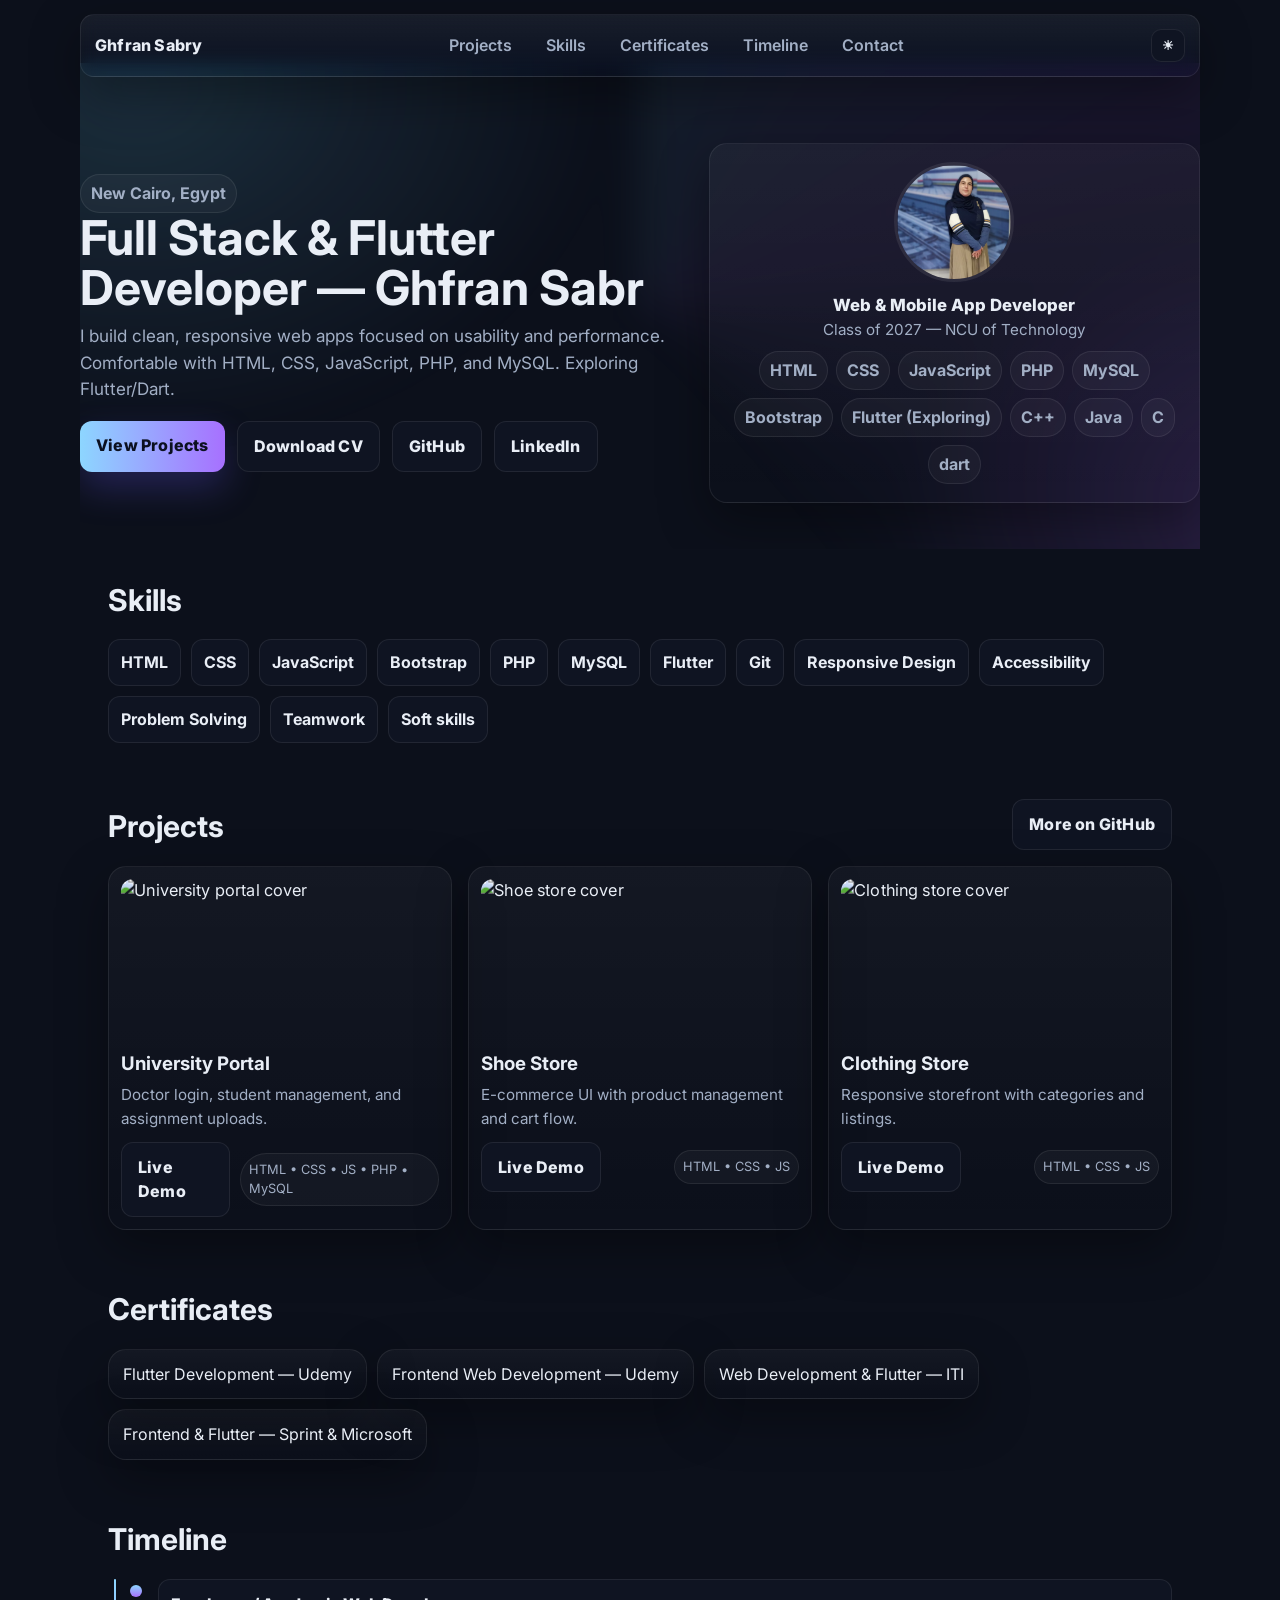
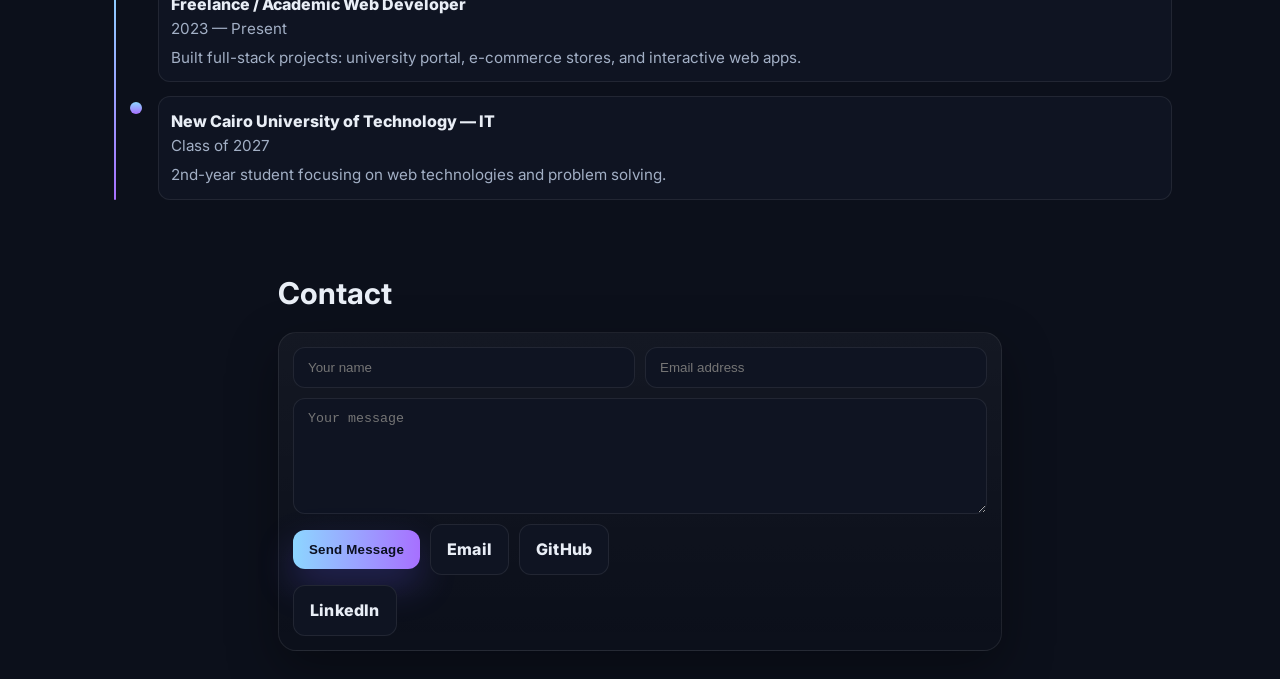
==== index.html @ 85b666c6 "Update and rename index (1).html to index.html" ====
<!doctype html>
<html lang="en" data-theme="dark">
<head>
  <meta charset="utf-8" />
  <meta name="viewport" content="width=device-width, initial-scale=1" />
  <title>Ghfran Sabry — Portfolio</title>
  <meta name="description" content="Ghfran Sabry is a Web & Mobile App Developer building responsive websites and cross-platform mobile applications using modern technologies." />

  <link href="https://fonts.googleapis.com/css2?family=Inter:wght@300;400;600;700;800&display=swap" rel="stylesheet" />
  <style>
    :root{
      --bg:#0c101b;
      --bg-2:#0f1422;
      --text:#e9eef6;
      --muted:#a2afc5;
      --accent:#8dd6ff;          
      --accent-2:#a770ff;       
      --card:rgba(255,255,255,.035);
      --stroke:rgba(255,255,255,.08);
      --shadow:0 18px 50px rgba(0,0,0,.35);
      --radius:18px;
      --ease:cubic-bezier(.2,.9,.3,1);
    }
    [data-theme="light"]{
      --bg:#f7f9fc; --bg-2:#ffffff; --text:#0c1324; --muted:#5d6b85;
      --card:rgba(0,0,0,.04); --stroke:rgba(0,0,0,.08);
      --shadow:0 10px 40px rgba(4,14,34,.12);
      --accent:#5ab0ff; --accent-2:#6c5cff;
    }
    *{box-sizing:border-box}
    html,body{height:100%}
    body{
      margin:0; font-family:Inter,system-ui,Segoe UI,Roboto,Helvetica,Arial,sans-serif;
      color:var(--text); background:var(--bg); line-height:1.55; -webkit-font-smoothing:antialiased;
      overflow-x:hidden;
    }
    a{color:inherit;text-decoration:none}
    img{max-width:100%; display:block}
    .container{max-width:1120px;margin:0 auto;padding:28px}
    .nav{
      position:sticky; top:14px; z-index:100; backdrop-filter:saturate(140%) blur(8px);
      background:linear-gradient(180deg,rgba(255,255,255,.06),transparent);
      border:1px solid var(--stroke); border-radius:14px; box-shadow:var(--shadow);
      display:flex; align-items:center; justify-content:space-between; padding:10px 14px;
    }
    .brand{font-weight:800; letter-spacing:.2px}
    .links{display:flex; gap:10px; flex-wrap:wrap}
    .links a{padding:8px 12px; border-radius:10px; color:var(--muted); font-weight:600; transition:all .18s var(--ease)}
    .links a:hover{color:var(--text); background:var(--card); transform:translateY(-3px)}
    .toggle{
      border:1px solid var(--stroke); background:var(--bg-2); color:var(--text); border-radius:10px;
      padding:8px 10px; cursor:pointer; font-weight:700;
    }
    .hero{
      position:relative; isolation:isolate; padding:80px 0 46px; overflow:hidden;
      display:grid; grid-template-columns:1.1fr .9fr; gap:28px; align-items:center;
    }
    @media(max-width:980px){ .hero{grid-template-columns:1fr} }
    .bg-anim{
      content:""; position:absolute; inset:-25%;
      background:
        radial-gradient(800px 600px at 20% 20%, rgba(141,214,255,.15), transparent 60%),
        radial-gradient(700px 500px at 90% 80%, rgba(167,112,255,.16), transparent 60%),
        conic-gradient(from 0deg at 50% 50%, rgba(141,214,255,.07), rgba(167,112,255,.07), transparent 40%, transparent 100%);
      filter:saturate(140%) blur(20px); z-index:-1; animation:float 22s linear infinite alternate;
    }
    @keyframes float{to{transform:translate3d(2%, -1.5%, 0) scale(1.02)}}

    .title{font-size:clamp(28px,5vw,48px); margin:0 0 10px; line-height:1.05}
    .lead{color:var(--muted); margin:10px 0 18px; font-size:1.07rem}
    .cta{display:flex; gap:12px; flex-wrap:wrap}
    .btn{
      border:0; padding:12px 16px; border-radius:12px; font-weight:800; letter-spacing:.2px;
      position:relative; overflow:hidden; cursor:pointer; transition:transform .15s var(--ease), box-shadow .2s var(--ease);
    }
    .btn-primary{
      color:#0b1020; background:
        linear-gradient(90deg,var(--accent), var(--accent-2));
      box-shadow:0 16px 36px rgba(108,92,255,.25);
    }
    .btn-primary:hover{transform:translateY(-6px); box-shadow:0 26px 56px rgba(108,92,255,.28)}
    .btn-ghost{background:var(--bg-2); color:var(--text); border:1px solid var(--stroke)}
    .magnet{transform:translateZ(0)}

    .card{
      background:linear-gradient(180deg, var(--card), transparent);
      border:1px solid var(--stroke); border-radius:var(--radius); box-shadow:var(--shadow);
    }
    .profile{
      padding:18px; display:flex; flex-direction:column; align-items:center; gap:10px;
    }
    .avatar{width:120px; height:120px; border-radius:50%; overflow:hidden; border:3px solid var(--stroke)}
    .badge{display:inline-block; padding:6px 10px; border-radius:999px; background:var(--card); border:1px solid var(--stroke); color:var(--muted); font-weight:700}
    .reveal{opacity:0; transform:translateY(14px); transition:opacity .7s var(--ease), transform .7s var(--ease)}
    .reveal.show{opacity:1; transform:none}
    section{padding:56px 0}
    .section-head{display:flex; align-items:flex-end; justify-content:space-between; gap:12px; margin-bottom:16px}
    .section-head h2{margin:0}
    h2{font-size:clamp(20px,3.2vw,30px)}
    .skills{display:flex; flex-wrap:wrap; gap:10px}
    .chip{
      padding:10px 12px; border-radius:12px; border:1px solid var(--stroke); background:var(--bg-2);
      font-weight:700; color:var(--text);
    }
    .grid{display:grid; grid-template-columns:repeat(3,1fr); gap:16px}
    @media(max-width:980px){ .grid{grid-template-columns:repeat(2,1fr)} }
    @media(max-width:640px){ .grid{grid-template-columns:1fr} }
    .project{
      position:relative; padding:12px; transition:transform .18s var(--ease), box-shadow .18s var(--ease);
      transform-style:preserve-3d; perspective:900px;
    }
    .project:hover{transform:translateY(-8px)}
    .thumb{height:160px; border-radius:12px; overflow:hidden; margin-bottom:10px}
    .thumb img{width:100%; height:100%; object-fit:cover; transform:scale(1.02); transition:transform .35s var(--ease)}
    .project:hover .thumb img{transform:scale(1.06)}
    .meta{display:flex; align-items:center; justify-content:space-between; gap:10px}
    .tag{font-size:.8rem; padding:6px 8px; border-radius:999px; background:var(--card); border:1px solid var(--stroke); color:var(--muted)}
    .shine{pointer-events:none; position:absolute; inset:0; background:radial-gradient(400px 200px at var(--mx,50%) var(--my,50%), rgba(255,255,255,.15), transparent 40%); opacity:0; transition:opacity .2s var(--ease)}
    .project:hover .shine{opacity:1}
    .timeline{position:relative; padding-left:22px}
    .timeline::before{
      content:""; position:absolute; left:6px; top:0; width:2px; height:0; background:linear-gradient(var(--accent), var(--accent-2));
      border-radius:2px; transition:height 1.2s var(--ease);
    }
    .timeline.revealed::before{height:100%}
    .t-item{display:grid; grid-template-columns:18px 1fr; gap:10px; margin-bottom:14px}
    .dot{width:12px;height:12px;border-radius:50%;background:linear-gradient(180deg,var(--accent),var(--accent-2)); margin-top:6px}
    .t-card{padding:12px;border-radius:12px;border:1px solid var(--stroke); background:var(--bg-2)}
    .contact{max-width:780px}
    .form{display:grid; grid-template-columns:1fr 1fr; gap:10px}
    .form textarea{grid-column:1 / -1; resize:vertical}
    input,textarea{
      width:100%; padding:12px 14px; border-radius:12px; border:1px solid var(--stroke);
      background:var(--bg-2); color:var(--text); outline:none;
      transition:border-color .15s var(--ease), box-shadow .15s var(--ease)
    }
    input:focus,textarea:focus{border-color:var(--accent); box-shadow:0 0 0 4px rgba(141,214,255,.15)}
    .helper{color:var(--muted); font-size:.95rem}
    footer{padding:22px 0; color:var(--muted); text-align:center}
    @media(max-width:560px){
      .links{display:none}
      .form{grid-template-columns:1fr}
    }
  </style>
</head>
<body>
  <div class="container nav">
    <div class="brand">Ghfran Sabry</div>
    <div class="links" role="navigation" aria-label="primary">
      <a href="#projects">Projects</a>
      <a href="#skills">Skills</a>
      <a href="#certs">Certificates</a>
      <a href="#timeline">Timeline</a>
      <a href="#contact">Contact</a>
    </div>
    <button class="toggle" id="themeBtn" aria-label="Toggle theme">☾</button>
  </div>

  <header class="container hero">
    <div class="bg-anim" aria-hidden="true"></div>

    <div class="reveal">
      <span class="badge">New Cairo, Egypt</span>
      <h1 class="title" id="tw"></h1>
      <p class="lead">I build clean, responsive web apps focused on usability and performance. Comfortable with HTML, CSS, JavaScript, PHP, and MySQL. Exploring Flutter/Dart.</p>
      <div class="cta">
        <a class="btn btn-primary magnet" href="#projects">View Projects</a>
        <a class="btn btn-ghost magnet" href="Ghfran Cv Information .pdf" download>Download CV</a>
        <a class="btn btn-ghost magnet" href="https://github.com/ghfran1" target="_blank" rel="noreferrer">GitHub</a>
        <a class="btn btn-ghost magnet" href="https://www.linkedin.com/in/ghfran-sabry-924924385/" target="_blank" rel="noreferrer">LinkedIn</a>
      </div>
    </div>

    <aside class="card profile reveal" aria-label="profile">
      <div class="avatar"><img src="saf.png" alt=" Ghfran Sabry"></div>
      <div style="text-align:center">
        <div style="font-weight:800; font-size:1.05rem">Web & Mobile App Developer</div>
        <div class="helper">Class of 2027 — NCU of Technology</div>
      </div>
      <div style="display:flex; gap:8px; flex-wrap:wrap; justify-content:center">
        <span class="badge">HTML</span>
        <span class="badge">CSS</span>
        <span class="badge">JavaScript</span>
        <span class="badge">PHP</span>
        <span class="badge">MySQL</span>
        <span class="badge">Bootstrap</span>
        <span class="badge">Flutter (Exploring)</span>
         <span class="badge">C++</span>
        <span class="badge">Java</span>
         <span class="badge">C</span>
         <span class="badge">dart</span>
       
      </div>
    </aside>
  </header>
  <section id="skills" class="container">
    <div class="section-head">
      <h2>Skills</h2>
    </div>
    <div class="skills reveal" aria-live="polite">
      <span class="chip">HTML</span>
      <span class="chip">CSS</span>
      <span class="chip">JavaScript</span>
      <span class="chip">Bootstrap</span>
      <span class="chip">PHP</span>
      <span class="chip">MySQL</span>
      <span class="chip">Flutter</span>
      <span class="chip">Git</span>
      <span class="chip">Responsive Design</span>
      <span class="chip">Accessibility</span>
      <span class="chip">Problem Solving</span>
      <span class="chip">Teamwork</span>
      <span class="chip">Soft skills</span>
    </div>
  </section>

  <section id="projects" class="container">
    <div class="section-head">
      <h2>Projects</h2>
      <a class="btn btn-ghost magnet" href="https://github.com/fatmahadad" target="_blank" rel="noreferrer">More on GitHub</a>
    </div>

    <div class="grid">
      <article class="card project reveal" tabindex="0">
        <div class="shine"></div>
        <div class="thumb"><img src="https://images.unsplash.com/photo-1523580494863-6f3031224c94?q=80&w=1200&auto=format&fit=crop" alt="University portal cover"></div>
        <h3 style="margin:.2rem 0 .35rem">University Portal</h3>
        <p class="helper" style="margin:.1rem 0 .7rem">Doctor login, student management, and assignment uploads.</p>
        <div class="meta">
          <a class="btn btn-ghost" href="https://fatmahadad.github.io/ncut/" target="_blank" rel="noreferrer">Live Demo</a>
          <span class="tag">HTML • CSS • JS • PHP • MySQL</span>
        </div>
      </article>

      <article class="card project reveal" tabindex="0">
        <div class="shine"></div>
        <div class="thumb"><img src="https://images.unsplash.com/photo-1542291026-7eec264c27ff?q=80&w=1200&auto=format&fit=crop" alt="Shoe store cover"></div>
        <h3 style="margin:.2rem 0 .35rem">Shoe Store</h3>
        <p class="helper" style="margin:.1rem 0 .7rem">E-commerce UI with product management and cart flow.</p>
        <div class="meta">
          <a class="btn btn-ghost" href="https://fatmahadad.github.io/MyWebsite/" target="_blank" rel="noreferrer">Live Demo</a>
          <span class="tag">HTML • CSS • JS</span>
        </div>
      </article>

      <article class="card project reveal" tabindex="0">
        <div class="shine"></div>
        <div class="thumb"><img src="https://images.unsplash.com/photo-1441986300917-64674bd600d8?q=80&w=1200&auto=format&fit=crop" alt="Clothing store cover"></div>
        <h3 style="margin:.2rem 0 .35rem">Clothing Store</h3>
        <p class="helper" style="margin:.1rem 0 .7rem">Responsive storefront with categories and listings.</p>
        <div class="meta">
          <a class="btn btn-ghost" href="https://fatmahadad.github.io/MySecondWebsite/" target="_blank" rel="noreferrer">Live Demo</a>
          <span class="tag">HTML • CSS • JS</span>
        </div>
      </article>
    </div>
  </section>
  <section id="certs" class="container">
    <div class="section-head"><h2>Certificates</h2></div>
    <div class="reveal" style="display:flex; gap:10px; flex-wrap:wrap">
      <div class="card" style="padding:12px 14px">Flutter Development — Udemy</div>
      <div class="card" style="padding:12px 14px">Frontend Web Development — Udemy</div>
      <div class="card" style="padding:12px 14px">Web Development & Flutter — ITI</div>
      <div class="card" style="padding:12px 14px">Frontend & Flutter — Sprint & Microsoft</div>
    </div>
  </section>
  <section id="timeline" class="container">
    <div class="section-head"><h2>Timeline</h2></div>
    <div class="timeline reveal" id="tl">
      <div class="t-item">
        <div class="dot" aria-hidden="true"></div>
        <div class="t-card">
          <div style="font-weight:800">Freelance / Academic Web Developer</div>
          <div class="helper">2023 — Present</div>
          <p class="helper" style="margin:.35rem 0 0">Built full-stack projects: university portal, e-commerce stores, and interactive web apps.</p>
        </div>
      </div>
      <div class="t-item">
        <div class="dot" aria-hidden="true"></div>
        <div class="t-card">
          <div style="font-weight:800">New Cairo University of Technology — IT</div>
          <div class="helper">Class of 2027</div>
          <p class="helper" style="margin:.35rem 0 0">2nd-year student focusing on web technologies and problem solving.</p>
        </div>
      </div>
    </div>
  </section>
  <section id="contact" class="container contact">
    <div class="section-head"><h2>Contact</h2></div>
    <form class="form card reveal" style="padding:14px" onsubmit="event.preventDefault(); alert('Thanks! This is a demo — wire it to Formspree/EmailJS to go live.');">
      <input required type="text" name="name" placeholder="Your name" aria-label="Name" />
      <input required type="email" name="email" placeholder="Email address" aria-label="Email" />
      <textarea required rows="6" name="message" placeholder="Your message" aria-label="Message"></textarea>
      <div style="display:flex; gap:10px; align-items:center; flex-wrap:wrap">
        <button class="btn btn-primary" type="submit">Send Message</button>
        <a class="btn btn-ghost" href="ghfransabry911@gmail.com">Email</a>
        <a class="btn btn-ghost" href="https://github.com/ghfran1" target="_blank" rel="noreferrer">GitHub</a>
        <a class="btn btn-ghost" href="https://www.linkedin.com/in/ghfran-sabry-924924385/" target="_blank" rel="noreferrer">LinkedIn</a>
      </div>
    </form>
  </section>
  <script>
    (function typewriter(){
      const el = document.getElementById('tw');
      const txt = "Full Stack & Flutter Developer — Ghfran Sabry";
      let i = 0;
      function step(){
        el.textContent = txt.slice(0, i++);
        if(i <= txt.length) setTimeout(step, 36);
      }
      step();
    })();
    const R = new IntersectionObserver((entries)=>{
      entries.forEach(e=>{
        if(e.isIntersecting){ e.target.classList.add('show'); R.unobserve(e.target); }
      });
    }, {threshold:.15});
    document.querySelectorAll('.reveal').forEach(el=>R.observe(el));
    const tl = document.getElementById('tl');
    const TLobs = new IntersectionObserver(es=>{
      es.forEach(e=>{ if(e.isIntersecting){ tl.classList.add('revealed'); TLobs.unobserve(tl); }});
    }, {threshold:.4});
    TLobs.observe(tl);
    const btn = document.getElementById('themeBtn');
    const KEY='fatma-theme';
    const saved = localStorage.getItem(KEY);
    if(saved) document.documentElement.setAttribute('data-theme', saved);
    const updateIcon = ()=>{
      btn.textContent = document.documentElement.getAttribute('data-theme')==='light' ? '☾' : '☀︎';
    };
    updateIcon();
    btn.addEventListener('click', ()=>{
      const cur = document.documentElement.getAttribute('data-theme');
      const next = cur==='light' ? 'dark' : 'light';
      document.documentElement.setAttribute('data-theme', next);
      localStorage.setItem(KEY, next);
      updateIcon();
    });
    const magnets = document.querySelectorAll('.magnet');
    magnets.forEach(m=>{
      m.addEventListener('mousemove', e=>{
        const r = m.getBoundingClientRect();
        const x = e.clientX - r.left - r.width/2;
        const y = e.clientY - r.top - r.height/2;
        m.style.transform = `translate(${x*0.08}px, ${y*0.08}px)`;
      });
      m.addEventListener('mouseleave', ()=> m.style.transform = 'translate(0,0)');
    });
    const cards = document.querySelectorAll('.project');
    const setShine = (el, e)=>{
      const r = el.getBoundingClientRect();
      const mx = ((e.clientX - r.left) / r.width) * 100;
      const my = ((e.clientY - r.top) / r.height) * 100;
      el.style.setProperty('--mx', mx + '%');
      el.style.setProperty('--my', my + '%');
    };
    cards.forEach(card=>{
      card.addEventListener('mousemove', e=>{
        setShine(card, e);
        const r = card.getBoundingClientRect();
        const x = (e.clientX - r.left - r.width/2)/r.width;
        const y = (e.clientY - r.top - r.height/2)/r.height;
        card.style.transform = `rotateX(${(-y*6)}deg) rotateY(${x*8}deg) translateY(-6px)`;
      });
      card.addEventListener('mouseleave', ()=> card.style.transform = '');
      card.addEventListener('focus', ()=> card.classList.add('focus'));
      card.addEventListener('blur', ()=> card.classList.remove('focus'));
    });
    document.querySelectorAll('a[href^="#"]').forEach(a=>{
      a.addEventListener('click', e=>{
        const id = a.getAttribute('href').slice(1);
        const tgt = document.getElementById(id);
        if(tgt){ e.preventDefault(); tgt.scrollIntoView({behavior:'smooth', block:'start'}); }
      });
    });
    document.getElementById('year').textContent = new Date().getFullYear();
  </script>
</body>
</html>
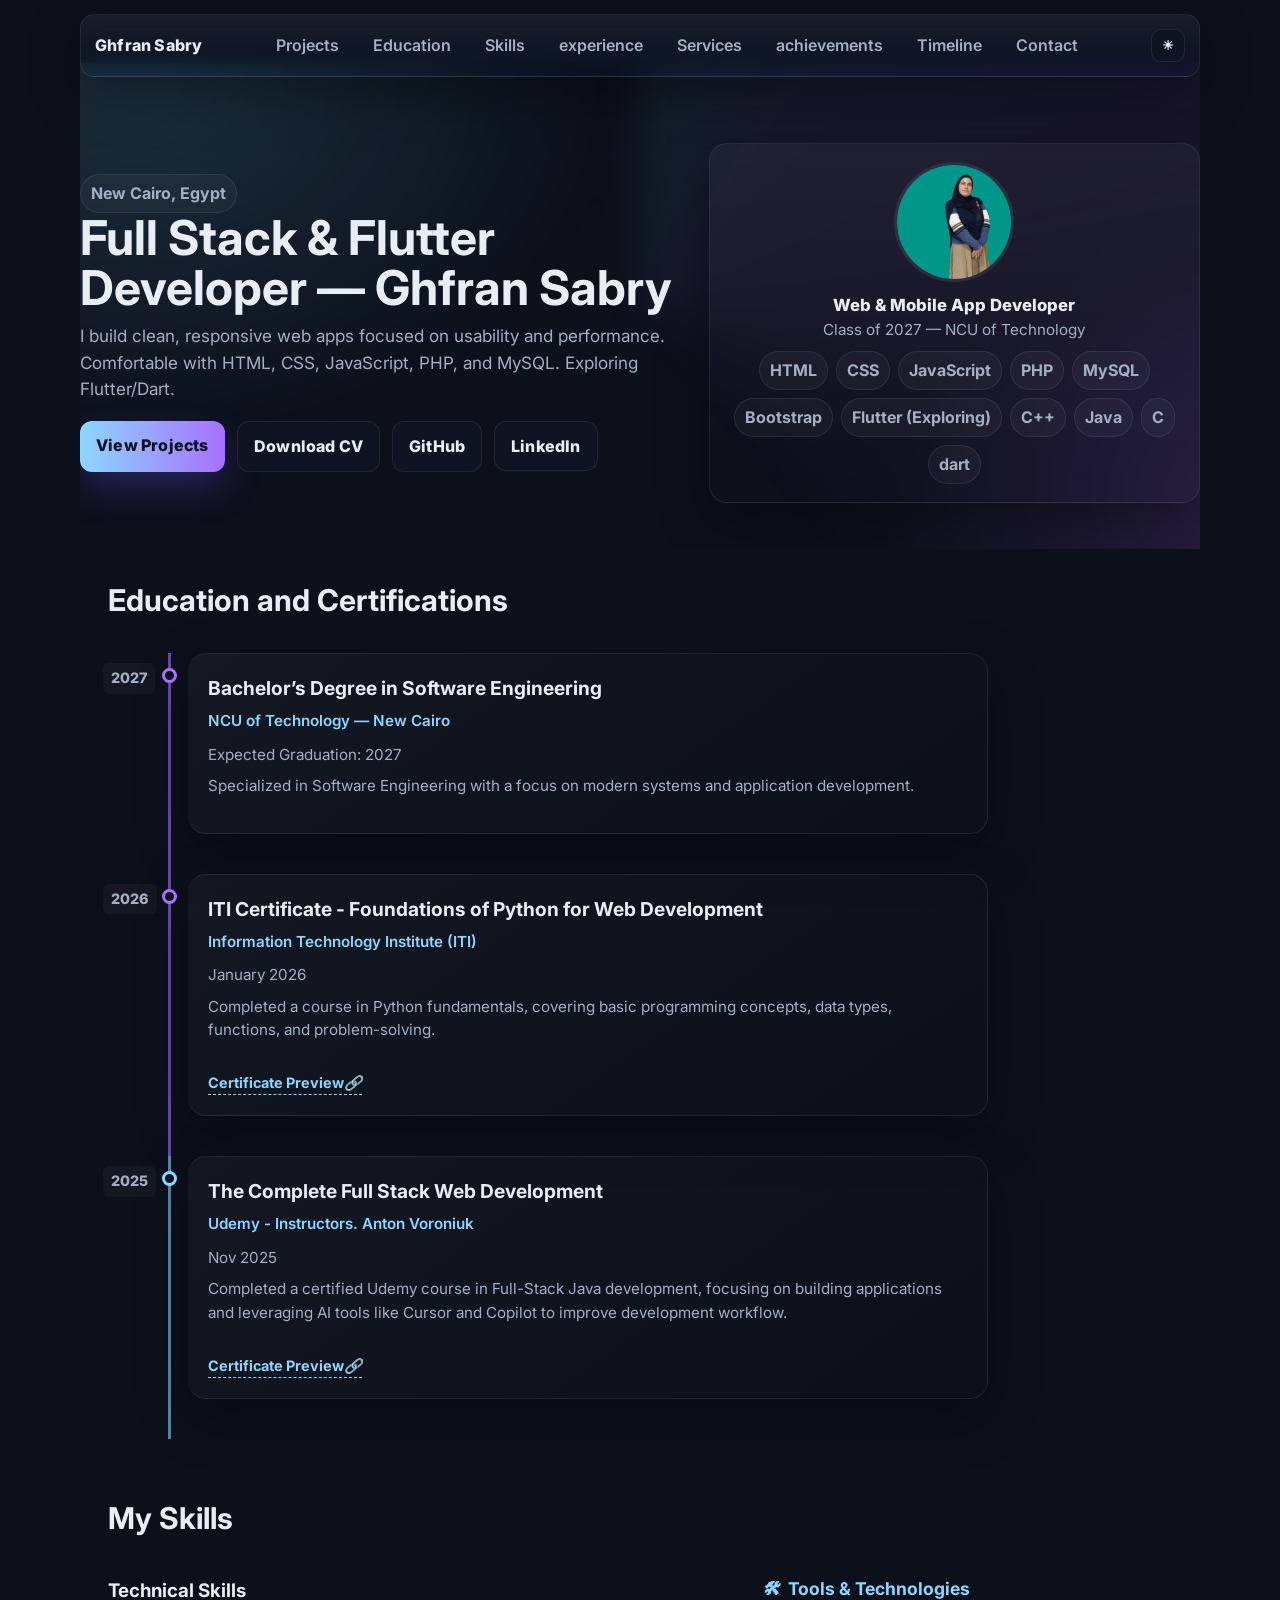
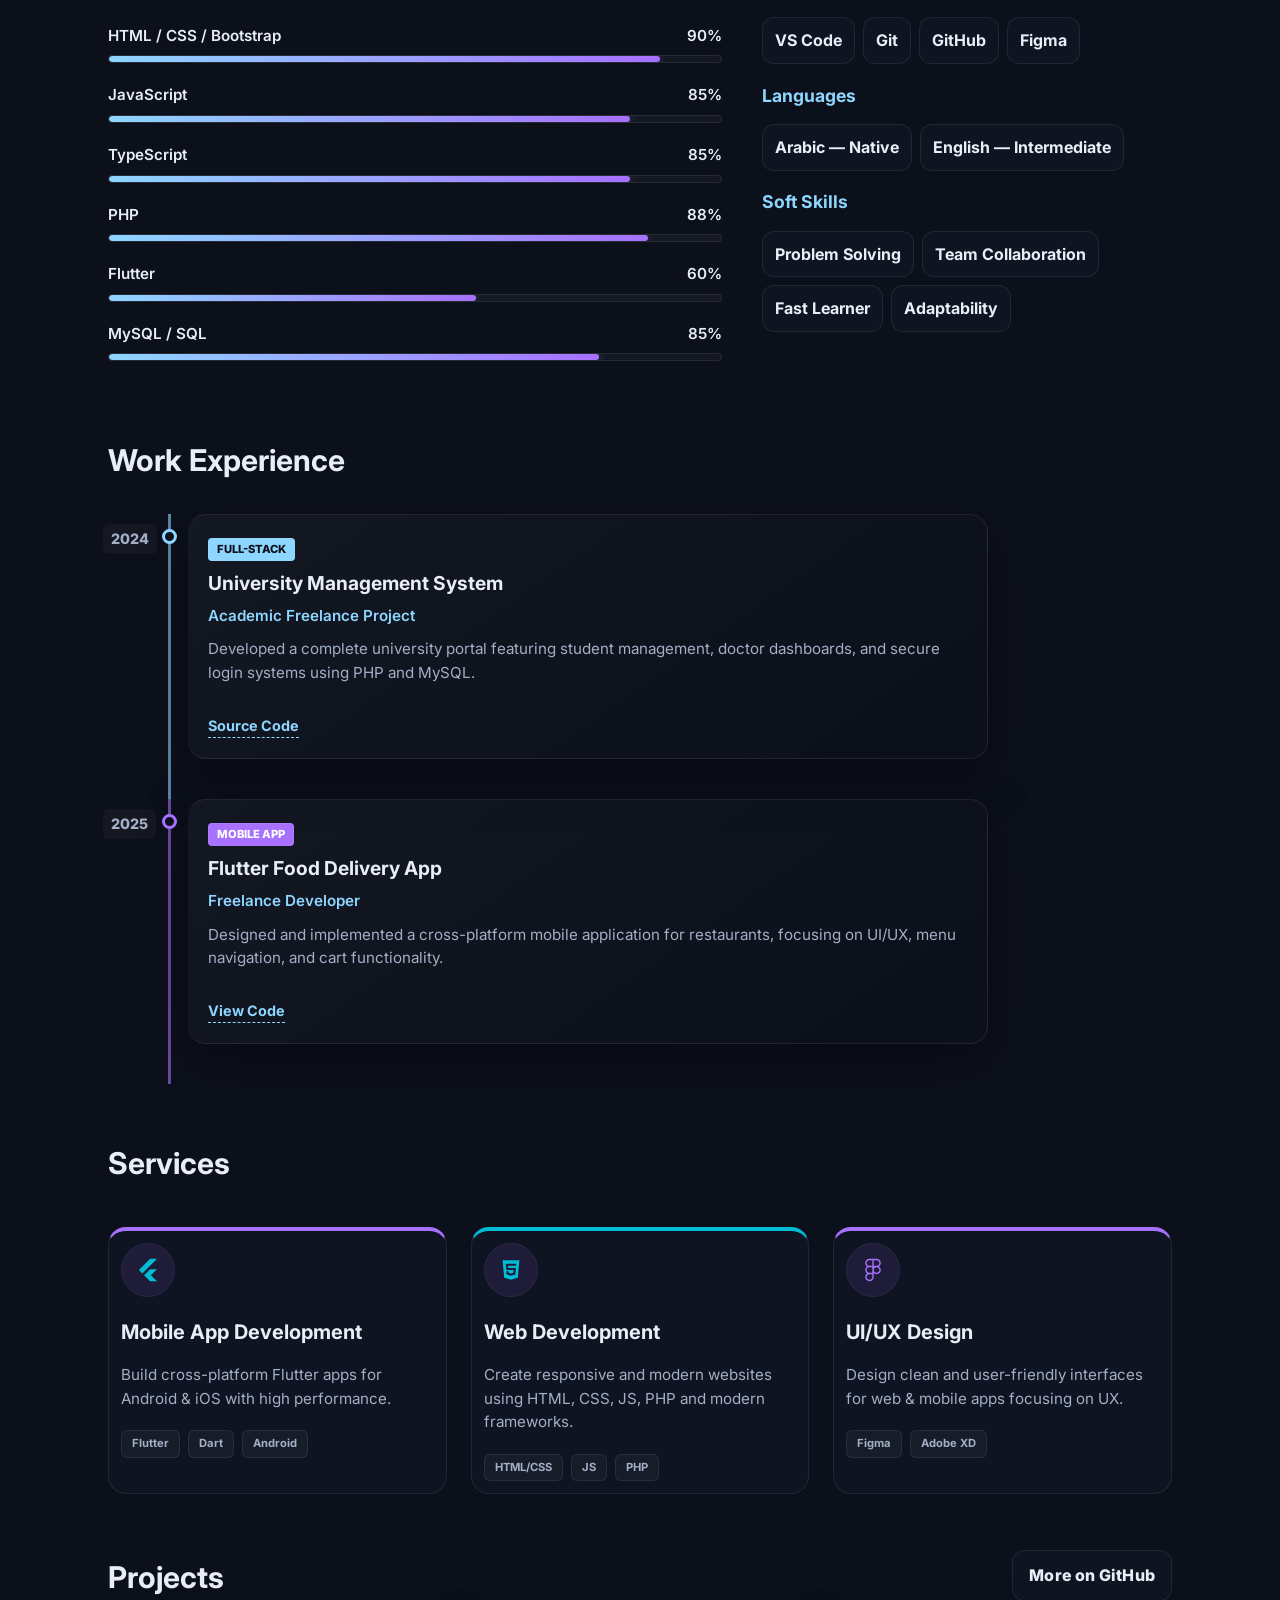
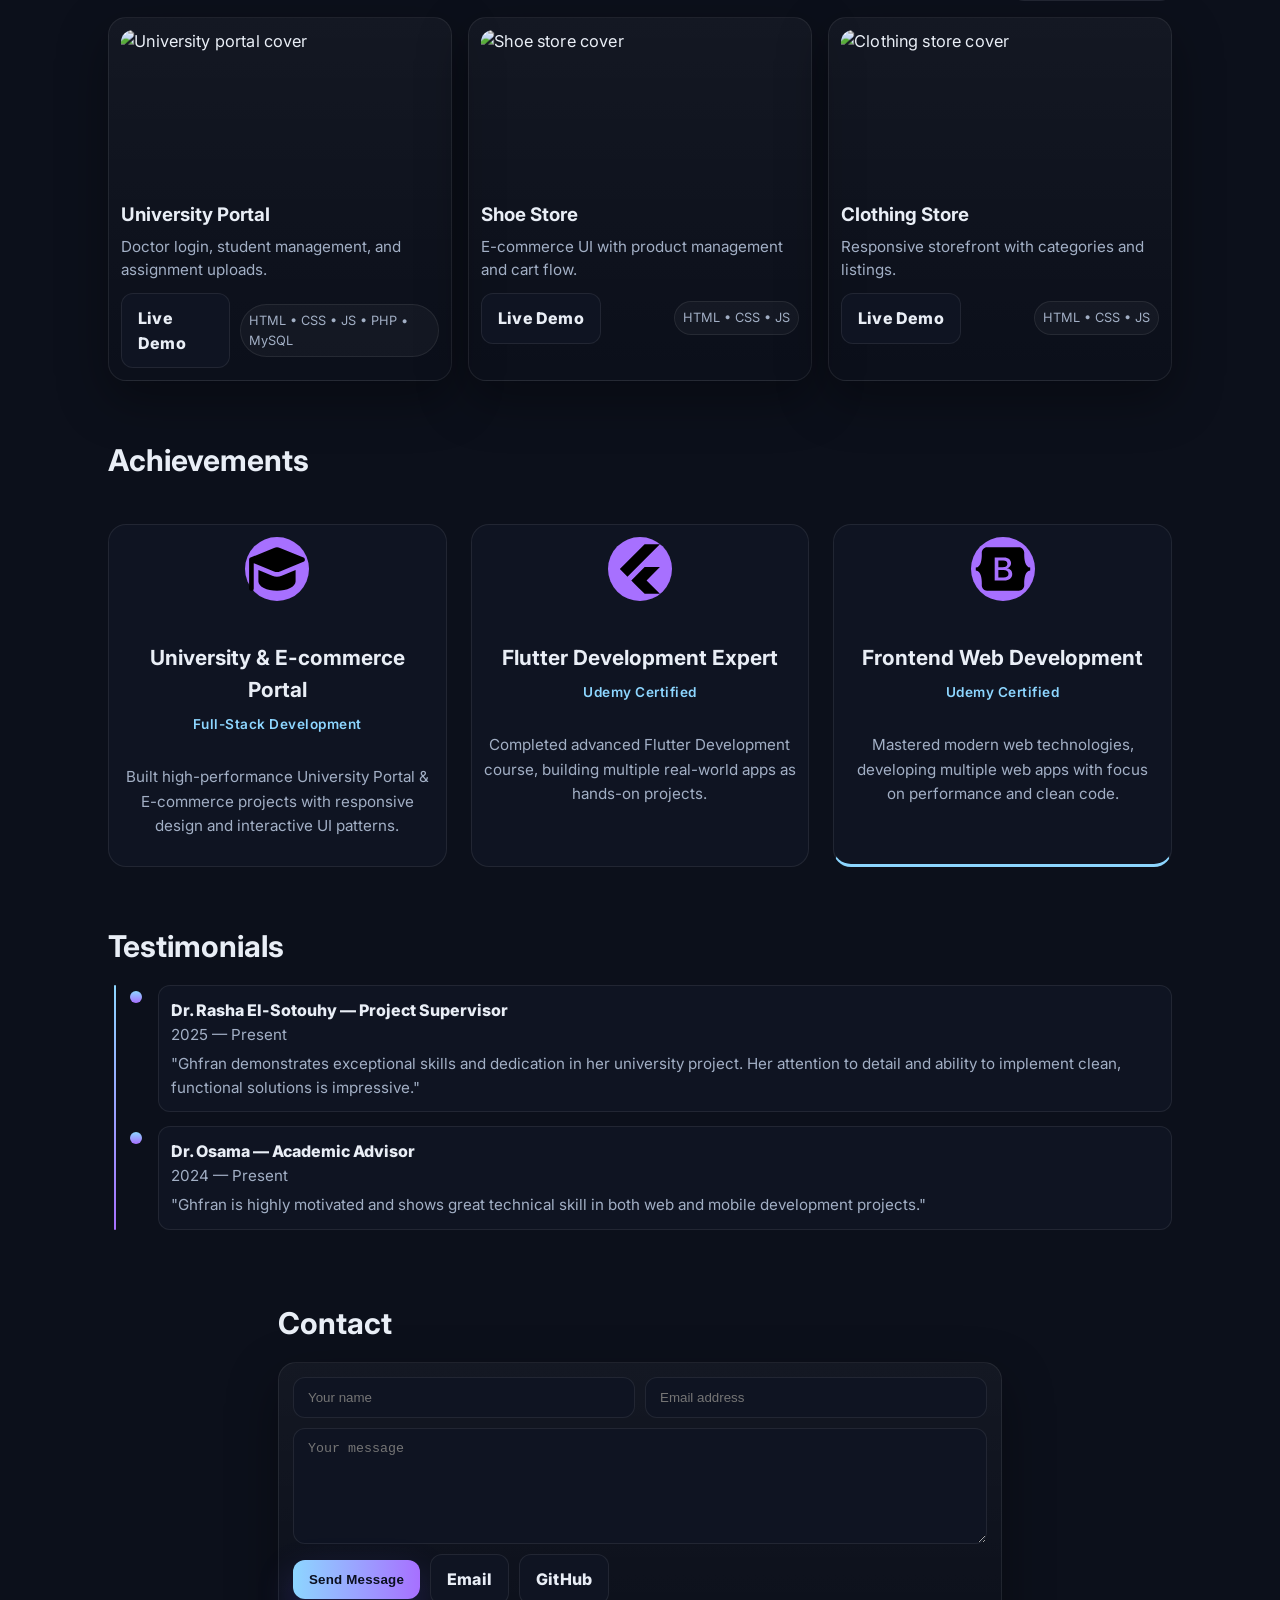
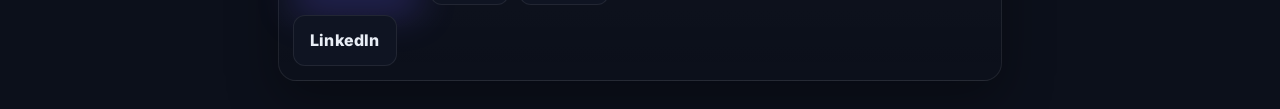
==== commit cbff75f4: "Update my portfolio with latest changes" ====
--- a/index.html
+++ b/index.html
@@ -1,379 +1,1091 @@
-<!doctype html>
-<html lang="en" data-theme="dark">
-<head>
-  <meta charset="utf-8" />
-  <meta name="viewport" content="width=device-width, initial-scale=1" />
-  <title>Ghfran Sabry — Portfolio</title>
-  <meta name="description" content="Ghfran Sabry is a Web & Mobile App Developer building responsive websites and cross-platform mobile applications using modern technologies." />
-
-  <link href="https://fonts.googleapis.com/css2?family=Inter:wght@300;400;600;700;800&display=swap" rel="stylesheet" />
-  <style>
-    :root{
-      --bg:#0c101b;
-      --bg-2:#0f1422;
-      --text:#e9eef6;
-      --muted:#a2afc5;
-      --accent:#8dd6ff;          
-      --accent-2:#a770ff;       
-      --card:rgba(255,255,255,.035);
-      --stroke:rgba(255,255,255,.08);
-      --shadow:0 18px 50px rgba(0,0,0,.35);
-      --radius:18px;
-      --ease:cubic-bezier(.2,.9,.3,1);
-    }
-    [data-theme="light"]{
-      --bg:#f7f9fc; --bg-2:#ffffff; --text:#0c1324; --muted:#5d6b85;
-      --card:rgba(0,0,0,.04); --stroke:rgba(0,0,0,.08);
-      --shadow:0 10px 40px rgba(4,14,34,.12);
-      --accent:#5ab0ff; --accent-2:#6c5cff;
-    }
-    *{box-sizing:border-box}
-    html,body{height:100%}
-    body{
-      margin:0; font-family:Inter,system-ui,Segoe UI,Roboto,Helvetica,Arial,sans-serif;
-      color:var(--text); background:var(--bg); line-height:1.55; -webkit-font-smoothing:antialiased;
-      overflow-x:hidden;
-    }
-    a{color:inherit;text-decoration:none}
-    img{max-width:100%; display:block}
-    .container{max-width:1120px;margin:0 auto;padding:28px}
-    .nav{
-      position:sticky; top:14px; z-index:100; backdrop-filter:saturate(140%) blur(8px);
-      background:linear-gradient(180deg,rgba(255,255,255,.06),transparent);
-      border:1px solid var(--stroke); border-radius:14px; box-shadow:var(--shadow);
-      display:flex; align-items:center; justify-content:space-between; padding:10px 14px;
-    }
-    .brand{font-weight:800; letter-spacing:.2px}
-    .links{display:flex; gap:10px; flex-wrap:wrap}
-    .links a{padding:8px 12px; border-radius:10px; color:var(--muted); font-weight:600; transition:all .18s var(--ease)}
-    .links a:hover{color:var(--text); background:var(--card); transform:translateY(-3px)}
-    .toggle{
-      border:1px solid var(--stroke); background:var(--bg-2); color:var(--text); border-radius:10px;
-      padding:8px 10px; cursor:pointer; font-weight:700;
-    }
-    .hero{
-      position:relative; isolation:isolate; padding:80px 0 46px; overflow:hidden;
-      display:grid; grid-template-columns:1.1fr .9fr; gap:28px; align-items:center;
-    }
-    @media(max-width:980px){ .hero{grid-template-columns:1fr} }
-    .bg-anim{
-      content:""; position:absolute; inset:-25%;
-      background:
-        radial-gradient(800px 600px at 20% 20%, rgba(141,214,255,.15), transparent 60%),
-        radial-gradient(700px 500px at 90% 80%, rgba(167,112,255,.16), transparent 60%),
-        conic-gradient(from 0deg at 50% 50%, rgba(141,214,255,.07), rgba(167,112,255,.07), transparent 40%, transparent 100%);
-      filter:saturate(140%) blur(20px); z-index:-1; animation:float 22s linear infinite alternate;
-    }
-    @keyframes float{to{transform:translate3d(2%, -1.5%, 0) scale(1.02)}}
-
-    .title{font-size:clamp(28px,5vw,48px); margin:0 0 10px; line-height:1.05}
-    .lead{color:var(--muted); margin:10px 0 18px; font-size:1.07rem}
-    .cta{display:flex; gap:12px; flex-wrap:wrap}
-    .btn{
-      border:0; padding:12px 16px; border-radius:12px; font-weight:800; letter-spacing:.2px;
-      position:relative; overflow:hidden; cursor:pointer; transition:transform .15s var(--ease), box-shadow .2s var(--ease);
-    }
-    .btn-primary{
-      color:#0b1020; background:
-        linear-gradient(90deg,var(--accent), var(--accent-2));
-      box-shadow:0 16px 36px rgba(108,92,255,.25);
-    }
-    .btn-primary:hover{transform:translateY(-6px); box-shadow:0 26px 56px rgba(108,92,255,.28)}
-    .btn-ghost{background:var(--bg-2); color:var(--text); border:1px solid var(--stroke)}
-    .magnet{transform:translateZ(0)}
-
-    .card{
-      background:linear-gradient(180deg, var(--card), transparent);
-      border:1px solid var(--stroke); border-radius:var(--radius); box-shadow:var(--shadow);
-    }
-    .profile{
-      padding:18px; display:flex; flex-direction:column; align-items:center; gap:10px;
-    }
-    .avatar{width:120px; height:120px; border-radius:50%; overflow:hidden; border:3px solid var(--stroke)}
-    .badge{display:inline-block; padding:6px 10px; border-radius:999px; background:var(--card); border:1px solid var(--stroke); color:var(--muted); font-weight:700}
-    .reveal{opacity:0; transform:translateY(14px); transition:opacity .7s var(--ease), transform .7s var(--ease)}
-    .reveal.show{opacity:1; transform:none}
-    section{padding:56px 0}
-    .section-head{display:flex; align-items:flex-end; justify-content:space-between; gap:12px; margin-bottom:16px}
-    .section-head h2{margin:0}
-    h2{font-size:clamp(20px,3.2vw,30px)}
-    .skills{display:flex; flex-wrap:wrap; gap:10px}
-    .chip{
-      padding:10px 12px; border-radius:12px; border:1px solid var(--stroke); background:var(--bg-2);
-      font-weight:700; color:var(--text);
-    }
-    .grid{display:grid; grid-template-columns:repeat(3,1fr); gap:16px}
-    @media(max-width:980px){ .grid{grid-template-columns:repeat(2,1fr)} }
-    @media(max-width:640px){ .grid{grid-template-columns:1fr} }
-    .project{
-      position:relative; padding:12px; transition:transform .18s var(--ease), box-shadow .18s var(--ease);
-      transform-style:preserve-3d; perspective:900px;
-    }
-    .project:hover{transform:translateY(-8px)}
-    .thumb{height:160px; border-radius:12px; overflow:hidden; margin-bottom:10px}
-    .thumb img{width:100%; height:100%; object-fit:cover; transform:scale(1.02); transition:transform .35s var(--ease)}
-    .project:hover .thumb img{transform:scale(1.06)}
-    .meta{display:flex; align-items:center; justify-content:space-between; gap:10px}
-    .tag{font-size:.8rem; padding:6px 8px; border-radius:999px; background:var(--card); border:1px solid var(--stroke); color:var(--muted)}
-    .shine{pointer-events:none; position:absolute; inset:0; background:radial-gradient(400px 200px at var(--mx,50%) var(--my,50%), rgba(255,255,255,.15), transparent 40%); opacity:0; transition:opacity .2s var(--ease)}
-    .project:hover .shine{opacity:1}
-    .timeline{position:relative; padding-left:22px}
-    .timeline::before{
-      content:""; position:absolute; left:6px; top:0; width:2px; height:0; background:linear-gradient(var(--accent), var(--accent-2));
-      border-radius:2px; transition:height 1.2s var(--ease);
-    }
-    .timeline.revealed::before{height:100%}
-    .t-item{display:grid; grid-template-columns:18px 1fr; gap:10px; margin-bottom:14px}
-    .dot{width:12px;height:12px;border-radius:50%;background:linear-gradient(180deg,var(--accent),var(--accent-2)); margin-top:6px}
-    .t-card{padding:12px;border-radius:12px;border:1px solid var(--stroke); background:var(--bg-2)}
-    .contact{max-width:780px}
-    .form{display:grid; grid-template-columns:1fr 1fr; gap:10px}
-    .form textarea{grid-column:1 / -1; resize:vertical}
-    input,textarea{
-      width:100%; padding:12px 14px; border-radius:12px; border:1px solid var(--stroke);
-      background:var(--bg-2); color:var(--text); outline:none;
-      transition:border-color .15s var(--ease), box-shadow .15s var(--ease)
-    }
-    input:focus,textarea:focus{border-color:var(--accent); box-shadow:0 0 0 4px rgba(141,214,255,.15)}
-    .helper{color:var(--muted); font-size:.95rem}
-    footer{padding:22px 0; color:var(--muted); text-align:center}
-    @media(max-width:560px){
-      .links{display:none}
-      .form{grid-template-columns:1fr}
-    }
-  </style>
-</head>
-<body>
-  <div class="container nav">
-    <div class="brand">Ghfran Sabry</div>
-    <div class="links" role="navigation" aria-label="primary">
-      <a href="#projects">Projects</a>
-      <a href="#skills">Skills</a>
-      <a href="#certs">Certificates</a>
-      <a href="#timeline">Timeline</a>
-      <a href="#contact">Contact</a>
-    </div>
-    <button class="toggle" id="themeBtn" aria-label="Toggle theme">☾</button>
-  </div>
-
-  <header class="container hero">
-    <div class="bg-anim" aria-hidden="true"></div>
-
-    <div class="reveal">
-      <span class="badge">New Cairo, Egypt</span>
-      <h1 class="title" id="tw"></h1>
-      <p class="lead">I build clean, responsive web apps focused on usability and performance. Comfortable with HTML, CSS, JavaScript, PHP, and MySQL. Exploring Flutter/Dart.</p>
-      <div class="cta">
-        <a class="btn btn-primary magnet" href="#projects">View Projects</a>
-        <a class="btn btn-ghost magnet" href="Ghfran Cv Information .pdf" download>Download CV</a>
-        <a class="btn btn-ghost magnet" href="https://github.com/ghfran1" target="_blank" rel="noreferrer">GitHub</a>
-        <a class="btn btn-ghost magnet" href="https://www.linkedin.com/in/ghfran-sabry-924924385/" target="_blank" rel="noreferrer">LinkedIn</a>
-      </div>
-    </div>
-
-    <aside class="card profile reveal" aria-label="profile">
-      <div class="avatar"><img src="saf.png" alt=" Ghfran Sabry"></div>
-      <div style="text-align:center">
-        <div style="font-weight:800; font-size:1.05rem">Web & Mobile App Developer</div>
-        <div class="helper">Class of 2027 — NCU of Technology</div>
-      </div>
-      <div style="display:flex; gap:8px; flex-wrap:wrap; justify-content:center">
-        <span class="badge">HTML</span>
-        <span class="badge">CSS</span>
-        <span class="badge">JavaScript</span>
-        <span class="badge">PHP</span>
-        <span class="badge">MySQL</span>
-        <span class="badge">Bootstrap</span>
-        <span class="badge">Flutter (Exploring)</span>
-         <span class="badge">C++</span>
-        <span class="badge">Java</span>
-         <span class="badge">C</span>
-         <span class="badge">dart</span>
-       
-      </div>
-    </aside>
-  </header>
-  <section id="skills" class="container">
-    <div class="section-head">
-      <h2>Skills</h2>
-    </div>
-    <div class="skills reveal" aria-live="polite">
-      <span class="chip">HTML</span>
-      <span class="chip">CSS</span>
-      <span class="chip">JavaScript</span>
-      <span class="chip">Bootstrap</span>
-      <span class="chip">PHP</span>
-      <span class="chip">MySQL</span>
-      <span class="chip">Flutter</span>
-      <span class="chip">Git</span>
-      <span class="chip">Responsive Design</span>
-      <span class="chip">Accessibility</span>
-      <span class="chip">Problem Solving</span>
-      <span class="chip">Teamwork</span>
-      <span class="chip">Soft skills</span>
-    </div>
-  </section>
-
-  <section id="projects" class="container">
-    <div class="section-head">
-      <h2>Projects</h2>
-      <a class="btn btn-ghost magnet" href="https://github.com/fatmahadad" target="_blank" rel="noreferrer">More on GitHub</a>
-    </div>
-
-    <div class="grid">
-      <article class="card project reveal" tabindex="0">
-        <div class="shine"></div>
-        <div class="thumb"><img src="https://images.unsplash.com/photo-1523580494863-6f3031224c94?q=80&w=1200&auto=format&fit=crop" alt="University portal cover"></div>
-        <h3 style="margin:.2rem 0 .35rem">University Portal</h3>
-        <p class="helper" style="margin:.1rem 0 .7rem">Doctor login, student management, and assignment uploads.</p>
-        <div class="meta">
-          <a class="btn btn-ghost" href="https://fatmahadad.github.io/ncut/" target="_blank" rel="noreferrer">Live Demo</a>
-          <span class="tag">HTML • CSS • JS • PHP • MySQL</span>
-        </div>
-      </article>
-
-      <article class="card project reveal" tabindex="0">
-        <div class="shine"></div>
-        <div class="thumb"><img src="https://images.unsplash.com/photo-1542291026-7eec264c27ff?q=80&w=1200&auto=format&fit=crop" alt="Shoe store cover"></div>
-        <h3 style="margin:.2rem 0 .35rem">Shoe Store</h3>
-        <p class="helper" style="margin:.1rem 0 .7rem">E-commerce UI with product management and cart flow.</p>
-        <div class="meta">
-          <a class="btn btn-ghost" href="https://fatmahadad.github.io/MyWebsite/" target="_blank" rel="noreferrer">Live Demo</a>
-          <span class="tag">HTML • CSS • JS</span>
-        </div>
-      </article>
-
-      <article class="card project reveal" tabindex="0">
-        <div class="shine"></div>
-        <div class="thumb"><img src="https://images.unsplash.com/photo-1441986300917-64674bd600d8?q=80&w=1200&auto=format&fit=crop" alt="Clothing store cover"></div>
-        <h3 style="margin:.2rem 0 .35rem">Clothing Store</h3>
-        <p class="helper" style="margin:.1rem 0 .7rem">Responsive storefront with categories and listings.</p>
-        <div class="meta">
-          <a class="btn btn-ghost" href="https://fatmahadad.github.io/MySecondWebsite/" target="_blank" rel="noreferrer">Live Demo</a>
-          <span class="tag">HTML • CSS • JS</span>
-        </div>
-      </article>
-    </div>
-  </section>
-  <section id="certs" class="container">
-    <div class="section-head"><h2>Certificates</h2></div>
-    <div class="reveal" style="display:flex; gap:10px; flex-wrap:wrap">
-      <div class="card" style="padding:12px 14px">Flutter Development — Udemy</div>
-      <div class="card" style="padding:12px 14px">Frontend Web Development — Udemy</div>
-      <div class="card" style="padding:12px 14px">Web Development & Flutter — ITI</div>
-      <div class="card" style="padding:12px 14px">Frontend & Flutter — Sprint & Microsoft</div>
-    </div>
-  </section>
-  <section id="timeline" class="container">
-    <div class="section-head"><h2>Timeline</h2></div>
-    <div class="timeline reveal" id="tl">
-      <div class="t-item">
-        <div class="dot" aria-hidden="true"></div>
-        <div class="t-card">
-          <div style="font-weight:800">Freelance / Academic Web Developer</div>
-          <div class="helper">2023 — Present</div>
-          <p class="helper" style="margin:.35rem 0 0">Built full-stack projects: university portal, e-commerce stores, and interactive web apps.</p>
-        </div>
-      </div>
-      <div class="t-item">
-        <div class="dot" aria-hidden="true"></div>
-        <div class="t-card">
-          <div style="font-weight:800">New Cairo University of Technology — IT</div>
-          <div class="helper">Class of 2027</div>
-          <p class="helper" style="margin:.35rem 0 0">2nd-year student focusing on web technologies and problem solving.</p>
-        </div>
-      </div>
-    </div>
-  </section>
-  <section id="contact" class="container contact">
-    <div class="section-head"><h2>Contact</h2></div>
-    <form class="form card reveal" style="padding:14px" onsubmit="event.preventDefault(); alert('Thanks! This is a demo — wire it to Formspree/EmailJS to go live.');">
-      <input required type="text" name="name" placeholder="Your name" aria-label="Name" />
-      <input required type="email" name="email" placeholder="Email address" aria-label="Email" />
-      <textarea required rows="6" name="message" placeholder="Your message" aria-label="Message"></textarea>
-      <div style="display:flex; gap:10px; align-items:center; flex-wrap:wrap">
-        <button class="btn btn-primary" type="submit">Send Message</button>
-        <a class="btn btn-ghost" href="ghfransabry911@gmail.com">Email</a>
-        <a class="btn btn-ghost" href="https://github.com/ghfran1" target="_blank" rel="noreferrer">GitHub</a>
-        <a class="btn btn-ghost" href="https://www.linkedin.com/in/ghfran-sabry-924924385/" target="_blank" rel="noreferrer">LinkedIn</a>
-      </div>
-    </form>
-  </section>
-  <script>
-    (function typewriter(){
-      const el = document.getElementById('tw');
-      const txt = "Full Stack & Flutter Developer — Ghfran Sabry";
-      let i = 0;
-      function step(){
-        el.textContent = txt.slice(0, i++);
-        if(i <= txt.length) setTimeout(step, 36);
-      }
-      step();
-    })();
-    const R = new IntersectionObserver((entries)=>{
-      entries.forEach(e=>{
-        if(e.isIntersecting){ e.target.classList.add('show'); R.unobserve(e.target); }
-      });
-    }, {threshold:.15});
-    document.querySelectorAll('.reveal').forEach(el=>R.observe(el));
-    const tl = document.getElementById('tl');
-    const TLobs = new IntersectionObserver(es=>{
-      es.forEach(e=>{ if(e.isIntersecting){ tl.classList.add('revealed'); TLobs.unobserve(tl); }});
-    }, {threshold:.4});
-    TLobs.observe(tl);
-    const btn = document.getElementById('themeBtn');
-    const KEY='fatma-theme';
-    const saved = localStorage.getItem(KEY);
-    if(saved) document.documentElement.setAttribute('data-theme', saved);
-    const updateIcon = ()=>{
-      btn.textContent = document.documentElement.getAttribute('data-theme')==='light' ? '☾' : '☀︎';
-    };
-    updateIcon();
-    btn.addEventListener('click', ()=>{
-      const cur = document.documentElement.getAttribute('data-theme');
-      const next = cur==='light' ? 'dark' : 'light';
-      document.documentElement.setAttribute('data-theme', next);
-      localStorage.setItem(KEY, next);
-      updateIcon();
-    });
-    const magnets = document.querySelectorAll('.magnet');
-    magnets.forEach(m=>{
-      m.addEventListener('mousemove', e=>{
-        const r = m.getBoundingClientRect();
-        const x = e.clientX - r.left - r.width/2;
-        const y = e.clientY - r.top - r.height/2;
-        m.style.transform = `translate(${x*0.08}px, ${y*0.08}px)`;
-      });
-      m.addEventListener('mouseleave', ()=> m.style.transform = 'translate(0,0)');
-    });
-    const cards = document.querySelectorAll('.project');
-    const setShine = (el, e)=>{
-      const r = el.getBoundingClientRect();
-      const mx = ((e.clientX - r.left) / r.width) * 100;
-      const my = ((e.clientY - r.top) / r.height) * 100;
-      el.style.setProperty('--mx', mx + '%');
-      el.style.setProperty('--my', my + '%');
-    };
-    cards.forEach(card=>{
-      card.addEventListener('mousemove', e=>{
-        setShine(card, e);
-        const r = card.getBoundingClientRect();
-        const x = (e.clientX - r.left - r.width/2)/r.width;
-        const y = (e.clientY - r.top - r.height/2)/r.height;
-        card.style.transform = `rotateX(${(-y*6)}deg) rotateY(${x*8}deg) translateY(-6px)`;
-      });
-      card.addEventListener('mouseleave', ()=> card.style.transform = '');
-      card.addEventListener('focus', ()=> card.classList.add('focus'));
-      card.addEventListener('blur', ()=> card.classList.remove('focus'));
-    });
-    document.querySelectorAll('a[href^="#"]').forEach(a=>{
-      a.addEventListener('click', e=>{
-        const id = a.getAttribute('href').slice(1);
-        const tgt = document.getElementById(id);
-        if(tgt){ e.preventDefault(); tgt.scrollIntoView({behavior:'smooth', block:'start'}); }
-      });
-    });
-    document.getElementById('year').textContent = new Date().getFullYear();
-  </script>
-</body>
-</html>
+<!doctype html>
+<html lang="en" data-theme="dark">
+<head>
+  <meta charset="utf-8" />
+  <meta name="viewport" content="width=device-width, initial-scale=1" />
+  <title>Ghfran Sabry — Portfolio</title>
+  <meta name="description" content="Ghfran Sabry is a Web & Mobile App Developer building responsive websites and cross-platform mobile applications using modern technologies." />
+
+  <link href="https://fonts.googleapis.com/css2?family=Inter:wght@300;400;600;700;800&display=swap" rel="stylesheet" />
+  <style>
+    :root{
+      --bg:#0c101b;
+      --bg-2:#0f1422;
+      --text:#e9eef6;
+      --muted:#a2afc5;
+      --accent:#8dd6ff;          
+      --accent-2:#a770ff;       
+      --card:rgba(255,255,255,.035);
+      --stroke:rgba(255,255,255,.08);
+      --shadow:0 18px 50px rgba(0,0,0,.35);
+      --radius:18px;
+      --ease:cubic-bezier(.2,.9,.3,1);
+    }
+    [data-theme="light"]{
+      --bg:#f7f9fc; --bg-2:#ffffff; --text:#0c1324; --muted:#5d6b85;
+      --card:rgba(0,0,0,.04); --stroke:rgba(0,0,0,.08);
+      --shadow:0 10px 40px rgba(4,14,34,.12);
+      --accent:#5ab0ff; --accent-2:#6c5cff;
+    }
+    *{box-sizing:border-box}
+    html,body{height:100%}
+    body{
+      margin:0; font-family:Inter,system-ui,Segoe UI,Roboto,Helvetica,Arial,sans-serif;
+      color:var(--text); background:var(--bg); line-height:1.55; -webkit-font-smoothing:antialiased;
+      overflow-x:hidden;
+    }
+    a{color:inherit;text-decoration:none}
+    img{max-width:100%; display:block}
+    .container{max-width:1120px;margin:0 auto;padding:28px}
+    .nav{
+      position:sticky; top:14px; z-index:100; backdrop-filter:saturate(140%) blur(8px);
+      background:linear-gradient(180deg,rgba(255,255,255,.06),transparent);
+      border:1px solid var(--stroke); border-radius:14px; box-shadow:var(--shadow);
+      display:flex; align-items:center; justify-content:space-between; padding:10px 14px;
+    }
+    .brand{font-weight:800; letter-spacing:.2px}
+    .links{display:flex; gap:10px; flex-wrap:wrap}
+    .links a{padding:8px 12px; border-radius:10px; color:var(--muted); font-weight:600; transition:all .18s var(--ease)}
+    .links a:hover{color:var(--text); background:var(--card); transform:translateY(-3px)}
+    .toggle{
+      border:1px solid var(--stroke); background:var(--bg-2); color:var(--text); border-radius:10px;
+      padding:8px 10px; cursor:pointer; font-weight:700;
+    }
+    .hero{
+      position:relative; isolation:isolate; padding:80px 0 46px; overflow:hidden;
+      display:grid; grid-template-columns:1.1fr .9fr; gap:28px; align-items:center;
+    }
+    @media(max-width:980px){ .hero{grid-template-columns:1fr} }
+    .bg-anim{
+      content:""; position:absolute; inset:-25%;
+      background:
+        radial-gradient(800px 600px at 20% 20%, rgba(141,214,255,.15), transparent 60%),
+        radial-gradient(700px 500px at 90% 80%, rgba(167,112,255,.16), transparent 60%),
+        conic-gradient(from 0deg at 50% 50%, rgba(141,214,255,.07), rgba(167,112,255,.07), transparent 40%, transparent 100%);
+      filter:saturate(140%) blur(20px); z-index:-1; animation:float 22s linear infinite alternate;
+    }
+    @keyframes float{to{transform:translate3d(2%, -1.5%, 0) scale(1.02)}}
+
+    .title{font-size:clamp(28px,5vw,48px); margin:0 0 10px; line-height:1.05}
+    .lead{color:var(--muted); margin:10px 0 18px; font-size:1.07rem}
+    .cta{display:flex; gap:12px; flex-wrap:wrap}
+    .btn{
+      border:0; padding:12px 16px; border-radius:12px; font-weight:800; letter-spacing:.2px;
+      position:relative; overflow:hidden; cursor:pointer; transition:transform .15s var(--ease), box-shadow .2s var(--ease);
+    }
+    .btn-primary{
+      color:#0b1020; background:
+        linear-gradient(90deg,var(--accent), var(--accent-2));
+      box-shadow:0 16px 36px rgba(108,92,255,.25);
+    }
+    .btn-primary:hover{transform:translateY(-6px); box-shadow:0 26px 56px rgba(108,92,255,.28)}
+    .btn-ghost{background:var(--bg-2); color:var(--text); border:1px solid var(--stroke)}
+    .magnet{transform:translateZ(0)}
+
+    .card{
+      background:linear-gradient(180deg, var(--card), transparent);
+      border:1px solid var(--stroke); border-radius:var(--radius); box-shadow:var(--shadow);
+    }
+    .profile{
+      padding:18px; display:flex; flex-direction:column; align-items:center; gap:10px;
+    }
+    .avatar{width:120px; height:120px; border-radius:50%; overflow:hidden; border:3px solid var(--stroke)}
+    .badge{display:inline-block; padding:6px 10px; border-radius:999px; background:var(--card); border:1px solid var(--stroke); color:var(--muted); font-weight:700}
+    .reveal{opacity:0; transform:translateY(14px); transition:opacity .7s var(--ease), transform .7s var(--ease)}
+    .reveal.show{opacity:1; transform:none}
+    section{padding:56px 0}
+    .section-head{display:flex; align-items:flex-end; justify-content:space-between; gap:12px; margin-bottom:16px}
+    .section-head h2{margin:0}
+    h2{font-size:clamp(20px,3.2vw,30px)}
+    .skills{display:flex; flex-wrap:wrap; gap:10px}
+    .chip{
+      padding:10px 12px; border-radius:12px; border:1px solid var(--stroke); background:var(--bg-2);
+      font-weight:700; color:var(--text);
+    }
+    .grid{display:grid; grid-template-columns:repeat(3,1fr); gap:16px}
+
+
+
+
+
+
+
+
+/* تنسيق التايم لاين الجديد */
+.timeline-v2 {
+  position: relative;
+  padding-left: 80px; /* مساحة للسنة والخط */
+  margin-top: 30px;
+}
+
+.timeline-item-v2 {
+  position: relative;
+  margin-bottom: 40px;
+}
+
+/* الخط الجانبي الملون */
+.timeline-line {
+  position: absolute;
+  left: -20px;
+  top: 0;
+  bottom: -40px; /* لربط العناصر ببعضها */
+  width: 3px;
+  background: var(--line-color);
+  opacity: 0.6;
+}
+
+/* النقطة الدائرية */
+.timeline-dot {
+  position: absolute;
+  left: -26px;
+  top: 15px;
+  width: 15px;
+  height: 15px;
+  border-radius: 50%;
+  background: var(--bg);
+  border: 3px solid var(--dot-color);
+  z-index: 2;
+}
+
+/* السنة الجانبية */
+.year-label {
+  position: absolute;
+  left: -85px;
+  top: 10px;
+  font-weight: 800;
+  color: var(--muted);
+  background: var(--card);
+  padding: 4px 8px;
+  border-radius: 6px;
+  font-size: 0.9rem;
+}
+
+/* الكارد الخاص بالتعليم */
+.education-card {
+  padding: 20px !important;
+  background: linear-gradient(145deg, var(--card), transparent) !important;
+  border-left: none !important; /* اعتمدنا على الخط الخارجي */
+  max-width: 800px;
+}
+
+.education-card h3 {
+  margin: 0 0 5px 0;
+  font-size: 1.2rem;
+  color: var(--text);
+}
+
+.institution {
+  color: var(--accent);
+  font-weight: 600;
+  margin-bottom: 10px;
+  font-size: 0.95rem;
+}
+
+@media (max-width: 600px) {
+  .timeline-v2 { padding-left: 40px; }
+  .year-label { position: static; display: inline-block; margin-bottom: 10px; }
+  .timeline-line { left: 10px; }
+  .timeline-dot { left: 4px; }
+}
+
+
+.cert-link {
+  display: inline-block;
+  margin-top: 15px;
+  color: var(--accent);
+  font-weight: 700;
+  font-size: 0.9rem;
+  text-decoration: none;
+  border-bottom: 1px dashed var(--accent);
+  transition: all 0.3s ease;
+}
+
+.cert-link:hover {
+  color: var(--accent-2);
+  border-bottom-color: var(--accent-2);
+  transform: translateX(5px);
+}
+
+
+
+
+    /* تنسيق قسم المهارات الجديد */
+.skills-wrapper {
+  display: grid;
+  grid-template-columns: 1.2fr 0.8fr;
+  gap: 40px;
+  align-items: start;
+}
+
+.skill-item { margin-bottom: 20px; width: 100%; }
+.skill-info {
+  display: flex; justify-content: space-between;
+  margin-bottom: 8px; font-weight: 600; font-size: 0.95rem;
+}
+
+.progress-line {
+  height: 8px; width: 100%; background: var(--card);
+  border-radius: 10px; position: relative; overflow: hidden;
+  border: 1px solid var(--stroke);
+}
+
+.progress-line span {
+  height: 100%; position: absolute; left: 0; top: 0;
+  border-radius: 10px;
+  background: linear-gradient(90deg, var(--accent), var(--accent-2));
+  box-shadow: 0 0 10px rgba(141, 214, 255, 0.3);
+  transition: width 1.5s var(--ease);
+}
+
+.extra-group h3 {
+  font-size: 1.1rem; margin-bottom: 15px; color: var(--accent);
+  display: flex; align-items: center; gap: 8px;
+}
+
+.chips-container { display: flex; flex-wrap: wrap; gap: 8px; }
+
+@media(max-width: 850px) {
+  .skills-wrapper { grid-template-columns: 1fr; }
+}
+
+
+
+
+
+
+
+/* شبكة الإنجازات */
+.achievements-grid {
+  display: grid;
+  grid-template-columns: repeat(auto-fit, minmax(320px, 1fr));
+  gap: 24px;
+  margin-top: 40px;
+}
+
+/* الكارت الأساسي */
+.achievement-card {
+  background: var(--bg-2); /* نفس لون خلفية كروت موقعك */
+  border: 1px solid var(--stroke);
+  border-radius: var(--radius);
+  padding: 40px 30px;
+  text-align: center;
+  position: relative;
+  overflow: hidden;
+  transition: all 0.3s var(--ease);
+  display: flex;
+  flex-direction: column;
+  align-items: center;
+}
+
+/* الأيقونة العلوية */
+.ach-icon {
+  width: 64px;
+  height: 64px;
+  background: #a770ff; /* لون متناسق مع Accent-2 */
+  border-radius: 50%;
+  display: flex;
+  align-items: center;
+  justify-content: center;
+  font-size: 1.8rem;
+  margin-bottom: 20px;
+  border: 1px solid rgba(167, 112, 255, 0.2);
+}
+
+.achievement-card h3 {
+  font-size: 1.3rem;
+  margin-bottom: 8px;
+  color: var(--text);
+  font-weight: 700;
+}
+
+/* العنوان الفرعي */
+.ach-sub {
+  font-size: 0.85rem;
+  color: var(--accent); /* لون التميز في موقعك */
+  font-weight: 600;
+  margin-bottom: 15px;
+  letter-spacing: 0.5px;
+}
+
+.achievement-card p {
+  font-size: 0.95rem;
+  line-height: 1.6;
+  color: var(--muted);
+}
+
+/* تأثير البروز واللمعان (Hover) */
+.achievement-card.project:hover {
+  transform: translateY(-10px);
+  border-color: var(--accent);
+  box-shadow: 0 20px 40px rgba(0, 0, 0, 0.3);
+}
+
+
+.achievement-card.project:last-child {
+  border-bottom: 3px solid var(--accent);
+}
+
+
+
+    #achievements .grid .card {
+  background: linear-gradient(180deg, var(--card), transparent);
+  border: 1px solid var(--stroke);
+  border-radius: var(--radius);
+  box-shadow: var(--shadow);
+  padding: 24px;       
+  font-weight: 600;
+  text-align: center;     
+  cursor: pointer;
+  transition: transform 0.25s var(--ease), box-shadow 0.25s var(--ease), opacity 0.25s var(--ease);
+}
+
+#achievements .grid .card:hover {
+  transform: translateY(-6px);
+  box-shadow: 0 26px 56px rgba(108, 92, 255, 0.28);
+}
+
+#achievements .grid .card.active {
+  opacity: 0;               /* يخفيه تدريجي */
+  transform: scale(0.95) rotateY(15deg); /* حركة انميشن */
+}
+
+#services .grid .card {
+  background: linear-gradient(180deg, var(--card), transparent);
+  border: 1px solid var(--stroke);
+  border-radius: var(--radius);
+  box-shadow: var(--shadow);
+  padding: 24px;           /* كبرت الحشو */
+  font-weight: 600;
+  text-align: center;      /* النص في النص */
+  cursor: pointer;
+  transition: transform 0.25s var(--ease), box-shadow 0.25s var(--ease), opacity 0.25s var(--ease);
+}
+
+#services .grid .card:hover {
+  transform: translateY(-6px);
+  box-shadow: 0 26px 56px rgba(108, 92, 255, 0.28);
+}
+
+#services .grid .card.active {
+  opacity: 0;               /* يخفيه تدريجي */
+  transform: scale(0.95) rotateY(15deg); /* حركة انميشن */
+}
+
+
+
+
+/* تنسيق شبكة الخدمات */
+.services-grid {
+  display: grid;
+  grid-template-columns: repeat(auto-fit, minmax(280px, 1fr));
+  gap: 24px;
+  margin-top: 40px;
+}
+
+/* الكارت الأساسي مع تأثير البروز */
+.service-card {
+  background: var(--bg-2); /* لون خلفية الموقع */
+  border: 1px solid var(--stroke);
+  border-top: 4px solid var(--accent-line); /* الخط الملون العلوي */
+  border-radius: var(--radius);
+  padding: 32px 24px;
+  position: relative;
+  overflow: hidden;
+  transition: transform 0.3s var(--ease), box-shadow 0.3s var(--ease);
+}
+
+/* الأيقونة الدائرية */
+.service-icon {
+  width: 54px;
+  height: 54px;
+  background: var(--icon-bg);
+  color: var(--icon-clr);
+  border-radius: 50%;
+  display: flex;
+  align-items: center;
+  justify-content: center;
+  font-size: 1.5rem;
+  margin-bottom: 20px;
+  border: 1px solid rgba(255, 255, 255, 0.05);
+}
+
+.service-card h3 {
+  font-size: 1.25rem;
+  margin-bottom: 12px;
+  color: var(--text);
+}
+
+/* التاجات أسفل الكارت */
+.service-tags {
+  margin-top: 20px;
+  display: flex;
+  flex-wrap: wrap;
+  gap: 8px;
+}
+
+.service-tags .chip {
+  font-size: 0.7rem;
+  padding: 4px 10px;
+  background: var(--card);
+  border: 1px solid var(--stroke);
+  border-radius: 6px;
+  color: var(--muted);
+}
+
+/* التفاعل مع الماوس (Hover) */
+.service-card:hover {
+  border-color: var(--accent-line);
+}
+
+
+    @media(max-width:980px){ .grid{grid-template-columns:repeat(2,1fr)} }
+    @media(max-width:640px){ .grid{grid-template-columns:1fr} }
+    .project{
+      position:relative; padding:12px; transition:transform .18s var(--ease), box-shadow .18s var(--ease);
+      transform-style:preserve-3d; perspective:900px;
+    }
+    .project:hover{transform:translateY(-8px)}
+    .thumb{height:160px; border-radius:12px; overflow:hidden; margin-bottom:10px}
+    .thumb img{width:100%; height:100%; object-fit:cover; transform:scale(1.02); transition:transform .35s var(--ease)}
+    .project:hover .thumb img{transform:scale(1.06)}
+    .meta{display:flex; align-items:center; justify-content:space-between; gap:10px}
+    .tag{font-size:.8rem; padding:6px 8px; border-radius:999px; background:var(--card); border:1px solid var(--stroke); color:var(--muted)}
+    .shine{pointer-events:none; position:absolute; inset:0; background:radial-gradient(400px 200px at var(--mx,50%) var(--my,50%), rgba(255,255,255,.15), transparent 40%); opacity:0; transition:opacity .2s var(--ease)}
+    .project:hover .shine{opacity:1}
+    .timeline{position:relative; padding-left:22px}
+    .timeline::before{
+      content:""; position:absolute; left:6px; top:0; width:2px; height:0; background:linear-gradient(var(--accent), var(--accent-2));
+      border-radius:2px; transition:height 1.2s var(--ease);
+    }
+    .timeline.revealed::before{height:100%}
+    .t-item{display:grid; grid-template-columns:18px 1fr; gap:10px; margin-bottom:14px}
+    .dot{width:12px;height:12px;border-radius:50%;background:linear-gradient(180deg,var(--accent),var(--accent-2)); margin-top:6px}
+    .t-card{padding:12px;border-radius:12px;border:1px solid var(--stroke); background:var(--bg-2)}
+    .contact{max-width:780px}
+    .form{display:grid; grid-template-columns:1fr 1fr; gap:10px}
+    .form textarea{grid-column:1 / -1; resize:vertical}
+    input,textarea{
+      width:100%; padding:12px 14px; border-radius:12px; border:1px solid var(--stroke);
+      background:var(--bg-2); color:var(--text); outline:none;
+      transition:border-color .15s var(--ease), box-shadow .15s var(--ease)
+    }
+    input:focus,textarea:focus{border-color:var(--accent); box-shadow:0 0 0 4px rgba(141,214,255,.15)}
+    .helper{color:var(--muted); font-size:.95rem}
+    footer{padding:22px 0; color:var(--muted); text-align:center}
+    @media(max-width:560px){
+      .links{display:none}
+      .form{grid-template-columns:1fr}
+    }
+
+
+
+    .menu-toggle{
+  display:none;
+  background:var(--bg-2);
+  border:1px solid var(--stroke);
+  color:var(--text);
+  padding:8px 12px;
+  border-radius:8px;
+  font-size:18px;
+  cursor:pointer;
+}
+
+@media(max-width:768px){
+  .links{
+    position:absolute;
+    top:70px;
+    right:20px;
+    flex-direction:column;
+    background:var(--bg-2);
+    width:200px;
+    padding:15px;
+    border-radius:12px;
+    border:1px solid var(--stroke);
+    box-shadow:var(--shadow);
+    display:none;
+  }
+
+  .links.show{
+    display:flex;
+  }
+
+  .menu-toggle{
+    display:block;
+  }
+}
+  </style>
+</head>
+<body>
+  <div class="container nav">
+    <div class="brand">Ghfran Sabry</div>
+   <button class="menu-toggle" id="menuToggle">☰</button>
+
+<div class="links" id="navLinks" role="navigation" aria-label="primary">
+
+      <a href="#projects">Projects</a>
+      <a href="#education">Education</a>
+      <a href="#skills">Skills</a>
+      <a href="#experience">experience</a>
+      <a href="#services">Services</a> 
+      <a href="#achievements">achievements </a>              
+      <a href="#testimonials">Timeline</a>
+      <a href="#contact">Contact</a>
+    </div>
+    <button class="toggle" id="themeBtn" aria-label="Toggle theme">☾</button>
+  </div>
+
+  <header class="container hero">
+    <div class="bg-anim" aria-hidden="true"></div>
+
+    <div class="reveal">
+      <span class="badge">New Cairo, Egypt</span>
+      <h1 class="title" id="tw"></h1>
+      <p class="lead">I build clean, responsive web apps focused on usability and performance. Comfortable with HTML, CSS, JavaScript, PHP, and MySQL. Exploring Flutter/Dart.</p>
+      <div class="cta">
+        <a class="btn btn-primary magnet" href="#projects">View Projects</a>
+        <a class="btn btn-ghost magnet" href="Ghfran Cv Information .pdf" download>Download CV</a>
+        <a class="btn btn-ghost magnet" href="https://github.com/ghfran1" target="_blank" rel="noreferrer">GitHub</a>
+        <a class="btn btn-ghost magnet" href="https://www.linkedin.com/in/ghfran-sabry-924924385/" target="_blank" rel="noreferrer">LinkedIn</a>
+      </div>
+    </div>
+
+    <aside class="card profile reveal" aria-label="profile">
+      <div class="avatar"><img src="kafel.png" alt=" Ghfran Sabry"></div>
+      <div style="text-align:center">
+        <div style="font-weight:800; font-size:1.05rem">Web & Mobile App Developer</div>
+        <div class="helper">Class of 2027 — NCU of Technology</div>
+      </div>
+      <div style="display:flex; gap:8px; flex-wrap:wrap; justify-content:center">
+        <span class="badge">HTML</span>
+        <span class="badge">CSS</span>
+        <span class="badge">JavaScript</span>
+        <span class="badge">PHP</span>
+        <span class="badge">MySQL</span>
+        <span class="badge">Bootstrap</span>
+        <span class="badge">Flutter (Exploring)</span>
+         <span class="badge">C++</span>
+        <span class="badge">Java</span>
+         <span class="badge">C</span>
+         <span class="badge">dart</span>
+       
+      </div>
+    </aside>
+  </header>
+
+
+<section id="education" class="container">
+  <div class="section-head">
+    <h2>Education and Certifications</h2>
+  </div>
+
+  <div class="timeline-v2">
+    
+    <div class="timeline-item-v2 reveal">
+      <div class="timeline-line" style="--line-color: var(--accent-2);"></div>
+      <div class="timeline-dot" style="--dot-color: var(--accent-2);"></div>
+      <div class="year-label">2027</div>
+      
+      <article class="card education-card project" tabindex="0">
+        <div class="shine"></div>
+        <div class="card-content">
+          <h3>Bachelor’s Degree in Software Engineering</h3>
+          <div class="institution">NCU of Technology — New Cairo</div>
+          <div class="helper">Expected Graduation: 2027</div>
+          <p class="helper" style="margin-top:8px">
+            Specialized in Software Engineering with a focus on modern systems and application development.      
+              </p>
+        </div>
+      </article>
+    </div>
+
+    <div class="timeline-item-v2 reveal">
+      <div class="timeline-line" style="--line-color: var(--accent-2);"></div>
+      <div class="timeline-dot" style="--dot-color: var(--accent-2);"></div>
+      <div class="year-label">2026</div>
+      
+      <article class="card education-card project" tabindex="0">
+        <div class="shine"></div>
+        <div class="card-content">
+          <h3>ITI Certificate - Foundations of Python for Web Development</h3>
+          <div class="institution">Information Technology Institute (ITI)</div>
+          <div class="helper">January 2026</div>
+          <p class="helper" style="margin-top:8px">
+            Completed a course in Python fundamentals, covering basic programming concepts, data types, functions, and problem-solving.
+          </p>
+          <a href="https://www.linkedin.com/in/ghfran-sabry-924924385/recent-activity/all/" target="_blank" class="cert-link">
+            Certificate Preview<i class="icon">🔗</i>
+          </a>
+        </div>
+      </article>
+    </div>
+
+    <div class="timeline-item-v2 reveal">
+      <div class="timeline-line" style="--line-color: var(--accent);"></div>
+      <div class="timeline-dot" style="--dot-color: var(--accent);"></div>
+      <div class="year-label">2025</div>
+      
+      <article class="card education-card project" tabindex="0">
+        <div class="shine"></div>
+        <div class="card-content">
+          <h3>The Complete Full Stack Web Development</h3>
+          <div class="institution">Udemy - Instructors. Anton Voroniuk</div>
+          <div class="helper">Nov 2025</div>
+          <p class="helper" style="margin-top:8px">
+Completed a certified Udemy course in Full-Stack Java development, focusing on building applications and leveraging AI tools like Cursor
+ and Copilot to improve development workflow.          </p>
+          <a href="https://www.udemy.com/certificate/UC-c119e565-4114-4b88-9720-da8c1e80aa11/" target="_blank" class="cert-link">
+            Certificate Preview<i class="icon">🔗</i>
+          </a>
+        </div>
+      </article>
+    </div>
+
+  </div>
+</section>
+
+
+ <section id="skills" class="container">
+  <div class="section-head">
+     <h2>My Skills</h2>
+   
+  </div>
+  
+  <div class="skills-wrapper reveal">
+    <div class="skills-bars">
+      <div class="skill-item">
+        <h3> Technical Skills</h3>
+        <div class="skill-info"><span>HTML / CSS / Bootstrap</span><span>90%</span></div>
+        <div class="progress-line"><span style="width: 90%;"></span></div>
+      </div>
+      <div class="skill-item">
+        <div class="skill-info"><span>JavaScript</span><span>85%</span></div>
+        <div class="progress-line"><span style="width: 85%;"></span></div>
+      </div>
+      <div class="skill-item">
+        <div class="skill-info"><span>TypeScript</span><span>85%</span></div>
+        <div class="progress-line"><span style="width: 85%;"></span></div>
+      </div>
+      <div class="skill-item">
+        <div class="skill-info"><span>PHP</span><span>88%</span></div>
+        <div class="progress-line"><span style="width: 88%;"></span></div>
+      </div>
+      <div class="skill-item">
+        <div class="skill-info"><span>Flutter</span><span>60%</span></div>
+        <div class="progress-line"><span style="width: 60%;"></span></div>
+      </div>
+      <div class="skill-item">
+        <div class="skill-info"><span>MySQL / SQL</span><span>85%</span></div>
+        <div class="progress-line"><span style="width: 80%;"></span></div>
+      </div>
+    </div>
+
+    <div class="skills-extra">
+      <div class="extra-group">
+        <h3><i class="icon">🛠</i> Tools & Technologies</h3>
+        <div class="chips-container">
+          <span class="chip">VS Code</span> <span class="chip">Git</span> 
+          <span class="chip">GitHub</span> <span class="chip">Figma</span>
+        </div>
+      </div>
+      
+      <div class="extra-group">
+        <h3>Languages</h3>
+        <div class="chips-container">
+          <span class="chip">Arabic — Native</span>
+          <span class="chip">English — Intermediate</span>
+        </div>
+      </div>
+
+
+
+        <div class="extra-group">
+        <h3>Soft Skills</h3>
+        <div class="chips-container">
+          <span class="chip">Problem Solving</span>
+          <span class="chip">Team Collaboration</span>
+           <span class="chip">Fast Learner</span>
+          <span class="chip">Adaptability</span>
+        </div>
+      </div>
+
+    </div>
+  </div>
+</section>
+
+
+
+
+  <section id="experience" class="container">
+  <div class="section-head">
+    <h2>Work Experience</h2>
+  </div>
+
+  <div class="timeline-v2">
+    
+    <div class="timeline-item-v2 reveal">
+      <div class="timeline-line" style="--line-color: var(--accent);"></div>
+      <div class="timeline-dot" style="--dot-color: var(--accent);"></div>
+      <div class="year-label">2024</div>
+      
+      <article class="card education-card project" tabindex="0">
+        <div class="shine"></div>
+        <div class="card-content">
+          <div class="tag" style="background: var(--accent); color: var(--bg); display: inline-block; padding: 2px 8px; border-radius: 4px; font-size: 0.7rem; font-weight: 800; margin-bottom: 8px;">FULL-STACK</div>
+          <h3>University Management System</h3>
+          <div class="institution">Academic Freelance Project</div>
+          <p class="helper" style="margin-top:8px">
+            Developed a complete university portal featuring student management, doctor dashboards, and secure login systems using PHP and MySQL.
+          </p>
+          <div class="links-group" style="display: flex; gap: 10px; margin-top: 15px;">
+             <a href="رابط_الكود_هنا" target="_blank" class="cert-link">Source Code </a>
+          </div>
+        </div>
+      </article>
+    </div>
+
+    <div class="timeline-item-v2 reveal">
+      <div class="timeline-line" style="--line-color: var(--accent-2);"></div>
+      <div class="timeline-dot" style="--dot-color: var(--accent-2);"></div>
+      <div class="year-label">2025</div>
+      
+      <article class="card education-card project" tabindex="0">
+        <div class="shine"></div>
+        <div class="card-content">
+          <div class="tag" style="background: var(--accent-2); color: white; display: inline-block; padding: 2px 8px; border-radius: 4px; font-size: 0.7rem; font-weight: 800; margin-bottom: 8px;">MOBILE APP</div>
+          <h3>Flutter Food Delivery App</h3>
+          <div class="institution">Freelance Developer</div>
+          <p class="helper" style="margin-top:8px">
+            Designed and implemented a cross-platform mobile application for restaurants, focusing on UI/UX, menu navigation, and cart functionality.
+          </p>
+          <div class="links-group" style="display: flex; gap: 10px; margin-top: 15px;">
+             <a href="https://github.com/ghfran1/FoodieHub" target="_blank" class="cert-link">View Code </a>
+          </div>
+        </div>
+      </article>
+    </div>
+
+  </div>
+</section>
+
+
+
+
+<section id="services" class="container">
+  <div class="section-head"><h2>Services</h2></div>
+  
+  <div class="services-grid">
+
+    <div class="service-card reveal project" tabindex="0" style="--accent-line: #a770ff;">
+  <div class="shine"></div>
+  
+  <div class="service-icon" style="--icon-bg: rgba(167, 112, 255, 0.1); --icon-clr:#a770ff;">
+    <div style="display: flex; align-items: center; justify-content: center;">
+      <svg xmlns="http://www.w3.org/2000/svg" viewBox="0 0 640 640" width="28" height="28" fill="#00bcd4">
+        <path d="M525.5 300.3L387.7 438.1L525.5 576L368 576C331.9 539.9 285.9 493.9 230.1 438.1L368 300.3L525.5 300.3zM368 64L112 320L190.8 398.8L525.5 64L368 64z"/>
+      </svg>
+    </div>
+  </div>
+
+  <h3>Mobile App Development</h3>
+  <p class="helper">Build cross-platform Flutter apps for Android & iOS with high performance.</p>
+  
+  <div class="service-tags">
+    <span class="chip">Flutter</span>
+    <span class="chip">Dart</span>
+    <span class="chip">Android</span>
+  </div>
+</div>
+
+
+
+<div class="service-card reveal project" tabindex="0" style="--accent-line: #00bcd4;">
+  <div class="shine"></div>
+  
+  <div class="service-icon" style="--icon-bg:rgba(167, 112, 255, 0.1); --icon-clr: #00bcd4;">
+    <div style="display: flex; align-items: center; justify-content: center;">
+      <svg xmlns="http://www.w3.org/2000/svg" viewBox="0 0 640 640" width="28" height="28" fill="#00bcd4">
+        <path d="M128 96L162.9 491.8L319.5 544L477.1 491.8L512 96L128 96zM436.2 223.9L252.4 223.9L256.5 273.3L432.1 273.3L418.5 421.7L320.6 448.7L320.6 449L319.5 449L220.8 421.7L214.8 345.9L262.5 345.9L266 384L319.5 398.5L373.2 384L379.2 321.8L212.3 321.8L199.5 176.2L440.6 176.2L436.2 223.9z"/>
+      </svg>
+    </div>
+  </div>
+
+  <h3>Web Development</h3>
+  <p class="helper">Create responsive and modern websites using HTML, CSS, JS, PHP and modern frameworks.</p>
+  
+  <div class="service-tags">
+    <span class="chip">HTML/CSS</span>
+    <span class="chip">JS</span>
+    <span class="chip">PHP</span>
+  </div>
+</div>
+
+
+
+
+   <div class="service-card reveal project" tabindex="0" style="--accent-line: #a770ff;">
+  <div class="shine"></div>
+  
+  <div class="service-icon" style="--icon-bg: rgba(167, 112, 255, 0.1); --icon-clr: #a770ff;">
+    <div style="display: flex; align-items: center; justify-content: center;">
+      <svg xmlns="http://www.w3.org/2000/svg" viewBox="0 0 640 640" width="28" height="28" fill="#a770ff">
+        <path d="M142 159.8C142 106.9 184.9 64 237.8 64L402.2 64C455.1 64 498 106.9 498 159.8C498 193.3 480.8 222.8 454.8 239.9C480.8 257 498 286.5 498 320C498 372.9 455.1 415.8 402.2 415.8L400.1 415.8C375.3 415.8 352.7 406.4 335.7 390.9L335.7 479.2C335.7 532.8 291.7 576 238.3 576C185.5 576 142 533.2 142 480.2C142 446.7 159.2 417.2 185.2 400.1C159.2 383 142 353.5 142 320C142 286.5 159.2 257 185.2 239.9C159.2 222.8 142 193.3 142 159.8zM304.3 255.6L237.8 255.6C202.2 255.6 173.4 284.4 173.4 320C173.4 355.4 202 384.2 237.4 384.4L304.3 384.4L304.3 255.6zM335.7 320C335.7 355.6 364.5 384.4 400.1 384.4L402.2 384.4C437.8 384.4 466.6 355.6 466.6 320C466.6 284.4 437.8 255.6 402.2 255.6L400.1 255.6C364.5 255.6 335.7 284.4 335.7 320zM237.8 415.8L237.4 415.8C202 416 173.4 444.8 173.4 480.2C173.4 515.6 202.6 544.6 238.3 544.6C274.6 544.6 304.3 515.2 304.3 479.1L304.3 415.7L237.8 415.7zM237.8 95.4C202.2 95.4 173.4 124.2 173.4 159.8C173.4 195.4 202.2 224.2 237.8 224.2L304.3 224.2L304.3 95.4L237.8 95.4zM335.7 224.2L402.2 224.2C437.8 224.2 466.6 195.4 466.6 159.8C466.6 124.2 437.8 95.4 402.2 95.4L335.7 95.4L335.7 224.2z"/></svg>
+    </div>
+  </div>
+
+  <h3>UI/UX Design</h3>
+  <p class="helper">Design clean and user-friendly interfaces for web & mobile apps focusing on UX.</p>
+  <div class="service-tags">
+    <span class="chip">Figma</span><span class="chip">Adobe XD</span>
+  </div>
+</div>
+  </div>
+</section>
+
+
+
+  <section id="projects" class="container">
+    <div class="section-head">
+      <h2>Projects</h2>
+      <a class="btn btn-ghost magnet" href="https://github.com/ghfran1" target="_blank" rel="noreferrer">More on GitHub</a>
+    </div>
+
+    <div class="grid">
+      <article class="card project reveal" tabindex="0">
+        <div class="shine"></div>
+        <div class="thumb"><img src="https://images.unsplash.com/photo-1523580494863-6f3031224c94?q=80&w=1200&auto=format&fit=crop" alt="University portal cover"></div>
+        <h3 style="margin:.2rem 0 .35rem">University Portal</h3>
+        <p class="helper" style="margin:.1rem 0 .7rem">Doctor login, student management, and assignment uploads.</p>
+        <div class="meta">
+          <a class="btn btn-ghost" href="https://fatmahadad.github.io/ncut/" target="_blank" rel="noreferrer">Live Demo</a>
+          <span class="tag">HTML • CSS • JS • PHP • MySQL</span>
+        </div>
+      </article>
+
+      <article class="card project reveal" tabindex="0">
+        <div class="shine"></div>
+        <div class="thumb"><img src="https://images.unsplash.com/photo-1542291026-7eec264c27ff?q=80&w=1200&auto=format&fit=crop" alt="Shoe store cover"></div>
+        <h3 style="margin:.2rem 0 .35rem">Shoe Store</h3>
+        <p class="helper" style="margin:.1rem 0 .7rem">E-commerce UI with product management and cart flow.</p>
+        <div class="meta">
+          <a class="btn btn-ghost" href="https://fatmahadad.github.io/MyWebsite/" target="_blank" rel="noreferrer">Live Demo</a>
+          <span class="tag">HTML • CSS • JS</span>
+        </div>
+      </article>
+
+      <article class="card project reveal" tabindex="0">
+        <div class="shine"></div>
+        <div class="thumb"><img src="https://images.unsplash.com/photo-1441986300917-64674bd600d8?q=80&w=1200&auto=format&fit=crop" alt="Clothing store cover"></div>
+        <h3 style="margin:.2rem 0 .35rem">Clothing Store</h3>
+        <p class="helper" style="margin:.1rem 0 .7rem">Responsive storefront with categories and listings.</p>
+        <div class="meta">
+          <a class="btn btn-ghost" href="https://fatmahadad.github.io/MySecondWebsite/" target="_blank" rel="noreferrer">Live Demo</a>
+          <span class="tag">HTML • CSS • JS</span>
+        </div>
+      </article>
+    </div>
+  </section>
+
+
+
+<section id="achievements" class="container">
+  <div class="section-head"><h2>Achievements</h2></div>
+  
+  <div class="achievements-grid">
+    <div class="achievement-card reveal project" tabindex="0">
+      <div class="shine"></div>
+      <div class="ach-icon">
+        <svg xmlns="http://www.w3.org/2000/svg" viewBox="0 0 640 640"><!--!Font Awesome Free v7.2.0 by @fontawesome - https://fontawesome.com License - https://fontawesome.com/license/free Copyright 2026 Fonticons, Inc.--><path d="M80 259.8L289.2 345.9C299 349.9 309.4 352 320 352C330.6 352 341 349.9 350.8 345.9L593.2 246.1C602.2 242.4 608 233.7 608 224C608 214.3 602.2 205.6 593.2 201.9L350.8 102.1C341 98.1 330.6 96 320 96C309.4 96 299 98.1 289.2 102.1L46.8 201.9C37.8 205.6 32 214.3 32 224L32 520C32 533.3 42.7 544 56 544C69.3 544 80 533.3 80 520L80 259.8zM128 331.5L128 448C128 501 214 544 320 544C426 544 512 501 512 448L512 331.4L369.1 390.3C353.5 396.7 336.9 400 320 400C303.1 400 286.5 396.7 270.9 390.3L128 331.4z"/></svg>
+      </div>
+      <h3>University & E-commerce Portal</h3>
+      <div class="ach-sub">Full-Stack Development</div>
+      <p class="helper">Built high-performance University Portal & E-commerce projects with responsive design and interactive UI patterns.</p>
+    </div>
+
+    <div class="achievement-card reveal project" tabindex="0">
+      <div class="shine"></div>
+      <div class="ach-icon">
+      
+        <svg xmlns="http://www.w3.org/2000/svg" viewBox="0 0 640 640"><!--!Font Awesome Free v7.2.0 by @fontawesome - https://fontawesome.com License - https://fontawesome.com/license/free Copyright 2026 Fonticons, Inc.--><path d="M525.5 300.3L387.7 438.1L525.5 576L368 576C331.9 539.9 285.9 493.9 230.1 438.1L368 300.3L525.5 300.3zM368 64L112 320L190.8 398.8L525.5 64L368 64z"/></svg>
+      </div>
+      <h3>Flutter Development Expert</h3>
+      <div class="ach-sub">Udemy Certified</div>
+      <p class="helper">Completed advanced Flutter Development course, building multiple real-world apps as hands-on projects.</p>
+    </div>
+
+    <div class="achievement-card reveal project" tabindex="0">
+      <div class="shine"></div>
+      <div class="ach-icon">
+        <svg xmlns="http://www.w3.org/2000/svg" viewBox="0 0 640 640"><!--!Font Awesome Free v7.2.0 by @fontawesome - https://fontawesome.com License - https://fontawesome.com/license/free Copyright 2026 Fonticons, Inc.--><path d="M365.5 265.4C365.5 243.3 349.9 231.1 322.5 231.1L272.1 231.1L272.1 302.3L314.6 302.3C347.4 302.2 365.5 289 365.5 265.4zM549 252.6C539.5 221.7 538.1 183.8 539.2 154.5C540.3 124 516.5 96 484.5 96L155.7 96C123.6 96 99.9 124.1 101 154.5C102 183.8 100.7 221.7 91.2 252.6C81.6 283.6 65.5 303.2 39 305.7L39 334.2C65.4 336.7 81.6 356.3 91.2 387.3C100.7 418.2 102.1 456.1 101 485.4C99.9 515.9 123.7 543.9 155.7 543.9L484.4 543.9C516.5 543.9 540.2 515.8 539.1 485.4C538.1 456.1 539.4 418.2 548.9 387.3C558.5 356.3 574.6 336.7 601 334.2L601 305.7C574.7 303.2 558.5 283.6 549 252.6zM332.2 439.1L234.3 439.1L234.3 200.8L331.7 200.8C375 200.8 403.4 224.2 403.4 260.2C403.4 285.5 384.3 308.1 359.9 312L359.9 313.3C393.1 316.9 415.4 339.9 415.4 371.6C415.4 413.7 384.1 439.1 332.2 439.1zM322.2 330.4L272.1 330.4L272.1 408.8L324.4 408.8C358.6 408.8 376.7 395.1 376.7 369.3C376.7 343.6 358.1 330.4 322.2 330.4z"/></svg>
+
+      </div>
+      <h3>Frontend Web Development</h3>
+      <div class="ach-sub">Udemy Certified</div>
+      <p class="helper">Mastered modern web technologies, developing multiple web apps with focus on performance and clean code.</p>
+    </div>
+  </div>
+</section>
+
+
+
+
+
+<section id="testimonials" class="container">
+  <div class="section-head"><h2>Testimonials</h2></div>
+  <div class="timeline reveal" id="tl-testimonials">
+    
+    <!-- Testimonial من د. رشا -->
+    <div class="t-item">
+      <div class="dot" aria-hidden="true"></div>
+      <div class="t-card">
+        <div style="font-weight:800">Dr. Rasha El-Sotouhy — Project Supervisor</div>
+        <div class="helper">2025 — Present</div>
+        <p class="helper" style="margin:.35rem 0 0">
+          "Ghfran demonstrates exceptional skills and dedication in her university project. Her attention to detail and ability to implement clean, functional solutions is impressive."
+        </p>
+      </div>
+    </div>
+
+    <!-- Testimonial من د. أسامة -->
+    <div class="t-item">
+      <div class="dot" aria-hidden="true"></div>
+      <div class="t-card">
+        <div style="font-weight:800">Dr. Osama — Academic Advisor</div>
+        <div class="helper">2024 — Present</div>
+        <p class="helper" style="margin:.35rem 0 0">
+          "Ghfran is highly motivated and shows great technical skill in both web and mobile development projects."
+        </p>
+      </div>
+    </div>
+
+  </div>
+</section>
+
+
+
+  <section id="contact" class="container contact">
+    <div class="section-head"><h2>Contact</h2></div>
+    <form class="form card reveal" style="padding:14px" onsubmit="event.preventDefault(); alert('Thanks! This is a demo — wire it to Formspree/EmailJS to go live.');">
+      <input required type="text" name="name" placeholder="Your name" aria-label="Name" />
+      <input required type="email" name="email" placeholder="Email address" aria-label="Email" />
+      <textarea required rows="6" name="message" placeholder="Your message" aria-label="Message"></textarea>
+      <div style="display:flex; gap:10px; align-items:center; flex-wrap:wrap">
+        <button class="btn btn-primary" type="submit">Send Message</button>
+        <a class="btn btn-ghost" href="mailto:ghfransabry911@gmail.com">Email</a>
+
+        <a class="btn btn-ghost" href="https://github.com/ghfran1" target="_blank" rel="noreferrer">GitHub</a>
+        <a class="btn btn-ghost" href="https://www.linkedin.com/in/ghfran-sabry-924924385/" target="_blank" rel="noreferrer">LinkedIn</a>
+      </div>
+    </form>
+  </section>
+  <script>
+
+const menuBtn = document.getElementById('menuToggle');
+const navLinks = document.getElementById('navLinks');
+
+menuBtn.addEventListener('click', ()=>{
+  navLinks.classList.toggle('show');
+});
+
+
+    (function typewriter(){
+      const el = document.getElementById('tw');
+      const txt = "Full Stack & Flutter Developer — Ghfran Sabry";
+      let i = 0;
+      function step(){
+        el.textContent = txt.slice(0, i++);
+        if(i <= txt.length) setTimeout(step, 36);
+      }
+      step();
+    })();
+    const R = new IntersectionObserver((entries)=>{
+      entries.forEach(e=>{
+        if(e.isIntersecting){ e.target.classList.add('show'); R.unobserve(e.target); }
+      });
+    }, {threshold:.15});
+    document.querySelectorAll('.reveal').forEach(el=>R.observe(el));
+    
+    const tl = document.getElementById('tl-testimonials');
+
+    const TLobs = new IntersectionObserver(es=>{
+      es.forEach(e=>{ if(e.isIntersecting){ tl.classList.add('revealed'); TLobs.unobserve(tl); }});
+    }, {threshold:.4});
+    TLobs.observe(tl);
+    const btn = document.getElementById('themeBtn');
+    const KEY='fatma-theme';
+    const saved = localStorage.getItem(KEY);
+    if(saved) document.documentElement.setAttribute('data-theme', saved);
+    const updateIcon = ()=>{
+      btn.textContent = document.documentElement.getAttribute('data-theme')==='light' ? '☾' : '☀︎';
+    };
+    updateIcon();
+    btn.addEventListener('click', ()=>{
+      const cur = document.documentElement.getAttribute('data-theme');
+      const next = cur==='light' ? 'dark' : 'light';
+      document.documentElement.setAttribute('data-theme', next);
+      localStorage.setItem(KEY, next);
+      updateIcon();
+    });
+    const magnets = document.querySelectorAll('.magnet');
+    magnets.forEach(m=>{
+      m.addEventListener('mousemove', e=>{
+        const r = m.getBoundingClientRect();
+        const x = e.clientX - r.left - r.width/2;
+        const y = e.clientY - r.top - r.height/2;
+        m.style.transform = `translate(${x*0.08}px, ${y*0.08}px)`;
+      });
+      m.addEventListener('mouseleave', ()=> m.style.transform = 'translate(0,0)');
+    });
+    const cards = document.querySelectorAll('.project');
+    const setShine = (el, e)=>{
+      const r = el.getBoundingClientRect();
+      const mx = ((e.clientX - r.left) / r.width) * 100;
+      const my = ((e.clientY - r.top) / r.height) * 100;
+      el.style.setProperty('--mx', mx + '%');
+      el.style.setProperty('--my', my + '%');
+    };
+    cards.forEach(card=>{
+      card.addEventListener('mousemove', e=>{
+        setShine(card, e);
+        const r = card.getBoundingClientRect();
+        const x = (e.clientX - r.left - r.width/2)/r.width;
+        const y = (e.clientY - r.top - r.height/2)/r.height;
+        card.style.transform = `rotateX(${(-y*6)}deg) rotateY(${x*8}deg) translateY(-6px)`;
+      });
+      card.addEventListener('mouseleave', ()=> card.style.transform = '');
+      card.addEventListener('focus', ()=> card.classList.add('focus'));
+      card.addEventListener('blur', ()=> card.classList.remove('focus'));
+    });
+   
+    document.getElementById('year').textContent = new Date().getFullYear();
+
+
+
+
+    
+  document.querySelectorAll('#achievements .grid .card').forEach(card => {
+    card.addEventListener('click', () => {
+      card.classList.add('active'); // تبدأ الحركة
+      setTimeout(() => {
+        card.classList.remove('active'); // يرجع طبيعي بعد الانميشن
+      }, 400); // مدة الانميشن 0.4 ثانية
+    });
+  });
+
+
+
+  
+  document.querySelectorAll('#services .grid .card').forEach(card => {
+    card.addEventListener('click', () => {
+      card.classList.add('active'); // تبدأ الحركة
+      setTimeout(() => {
+        card.classList.remove('active'); // يرجع طبيعي بعد الانميشن
+      }, 400); // مدة الانميشن 0.4 ثانية
+    });
+  });
+
+
+
+
+  </script>
+</body>
+</html>
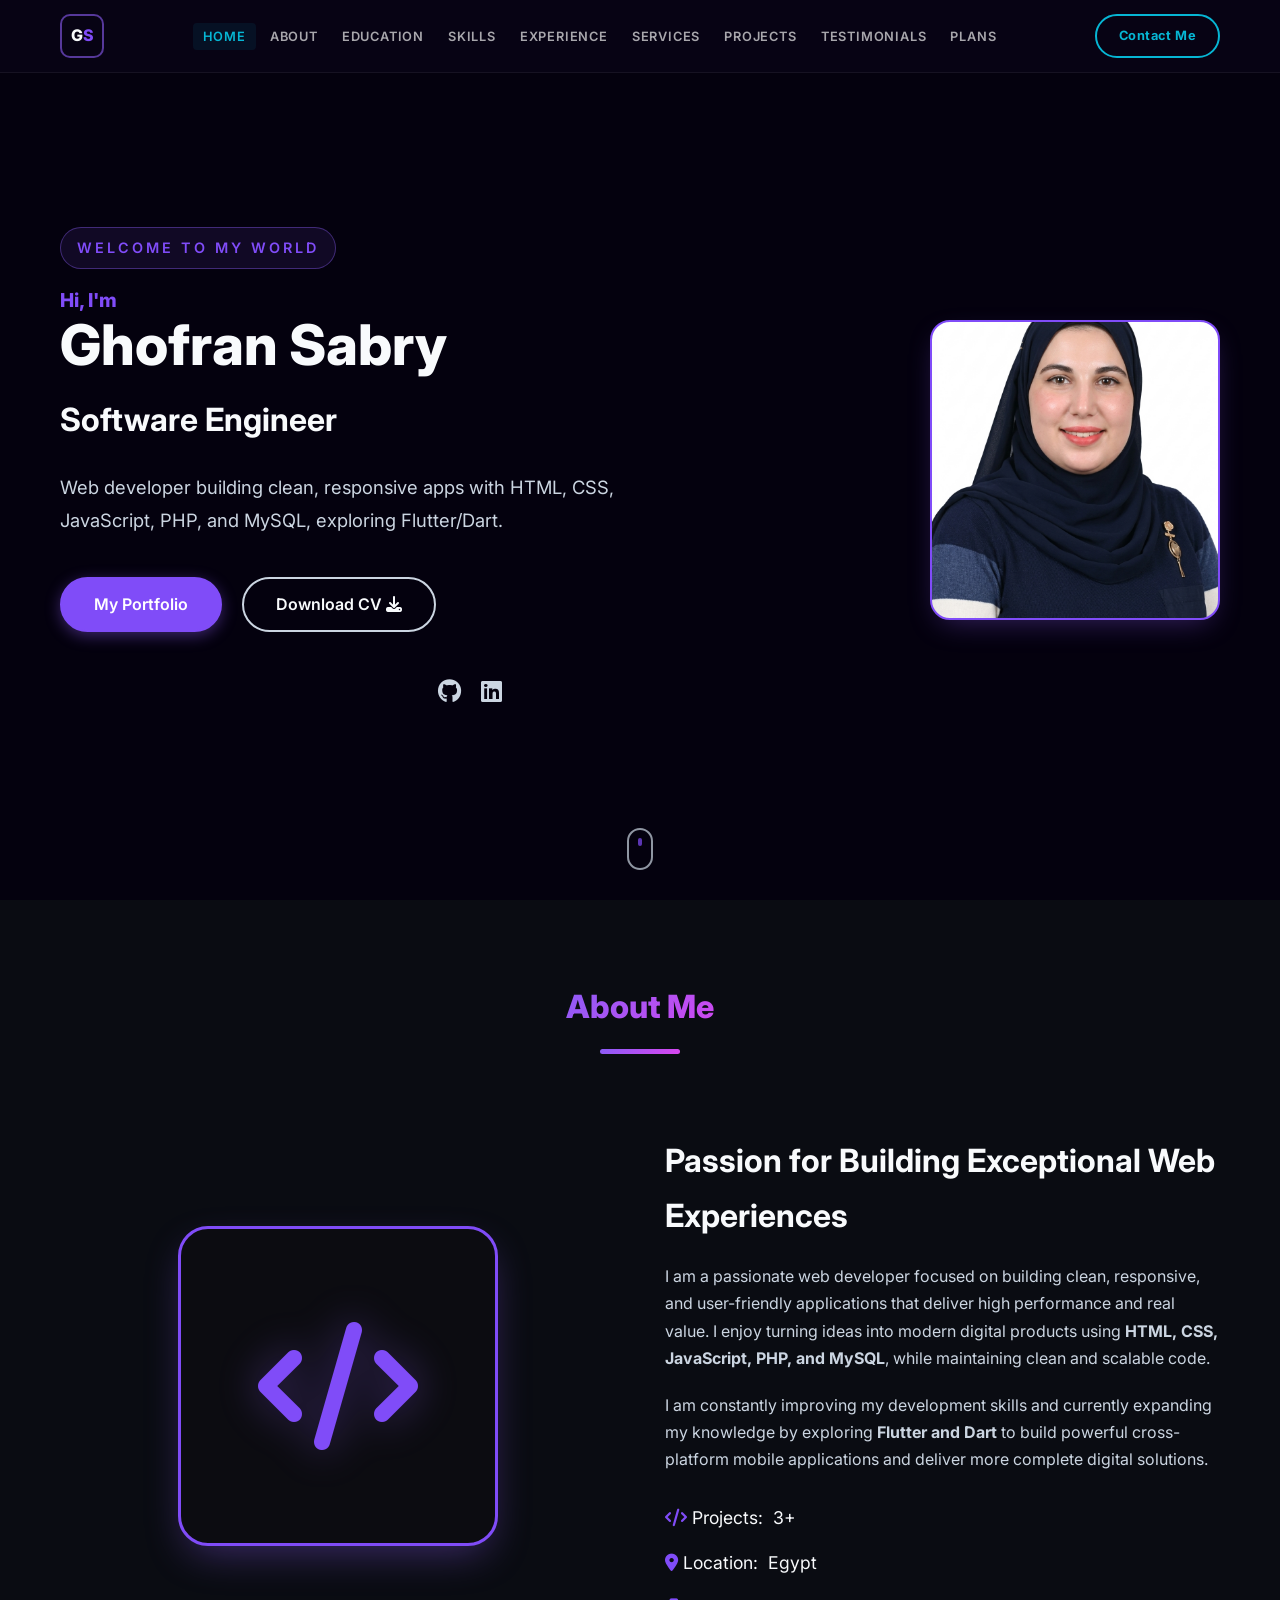
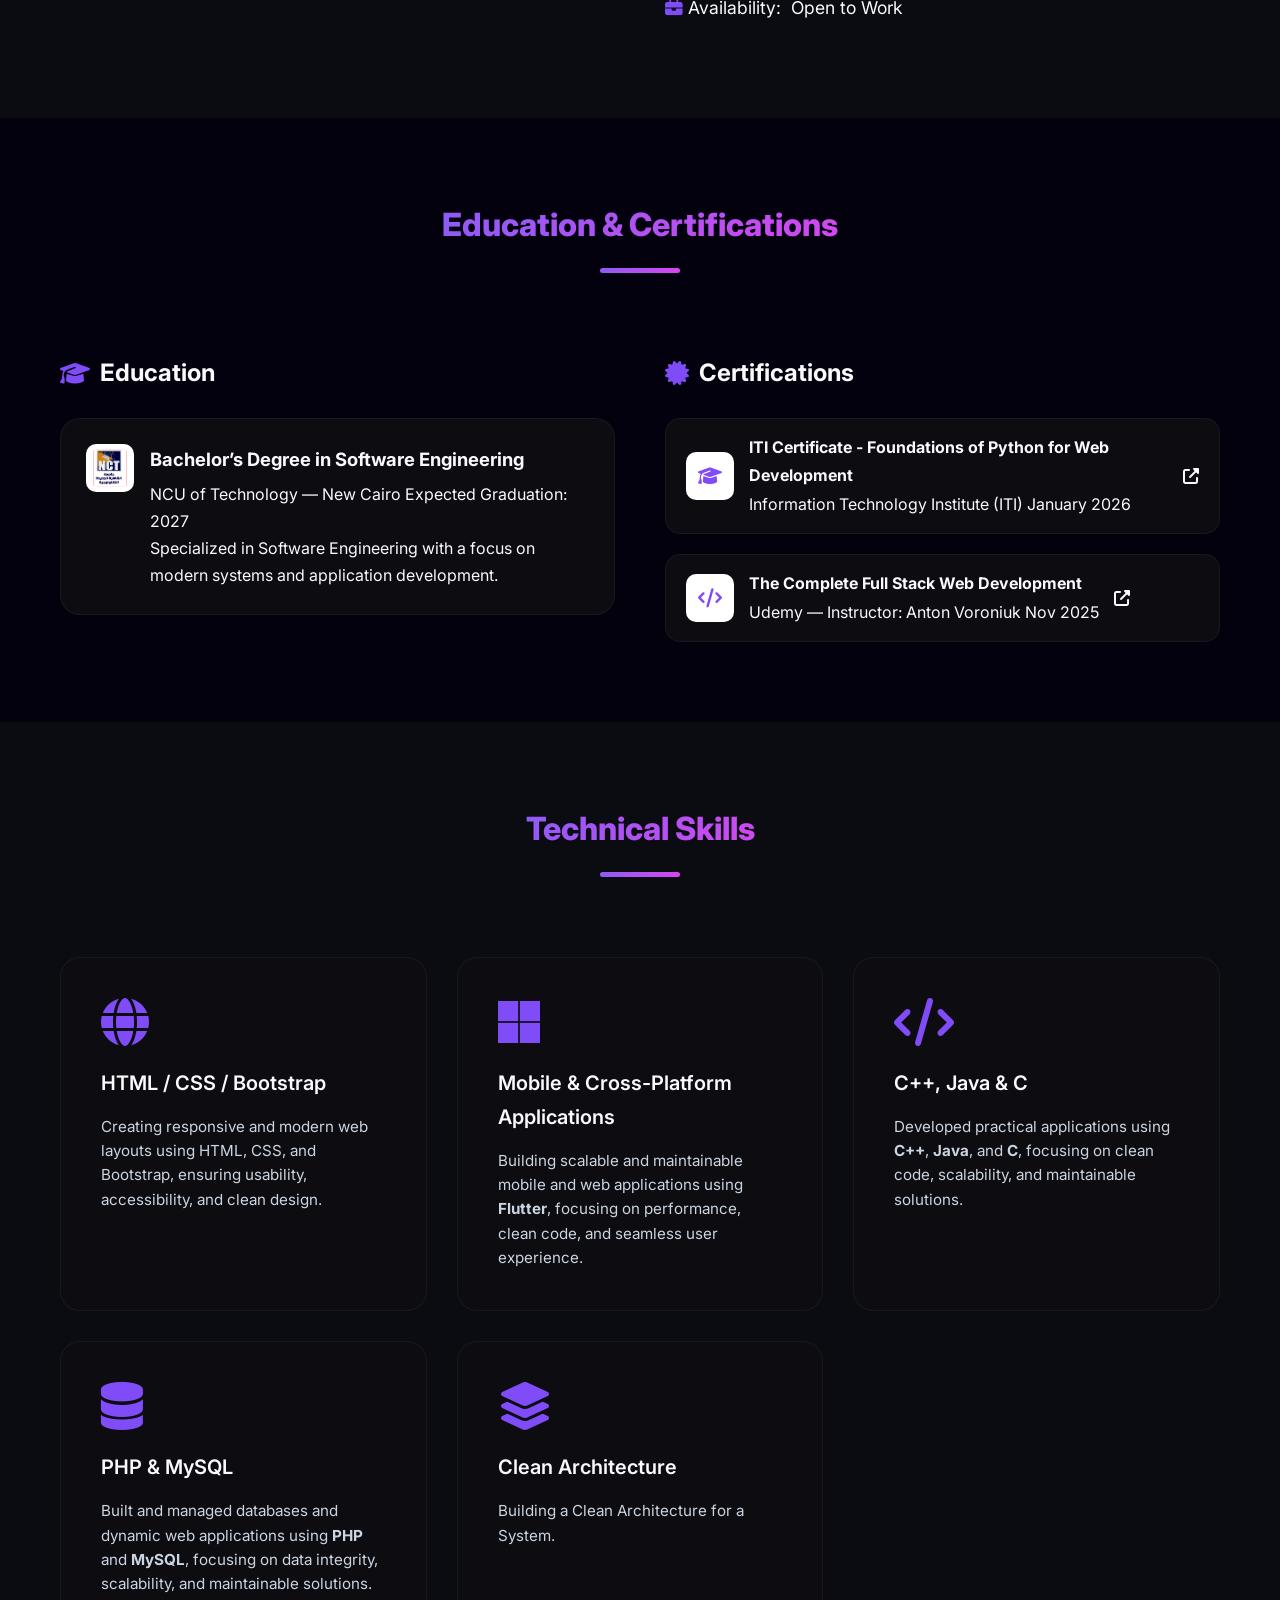
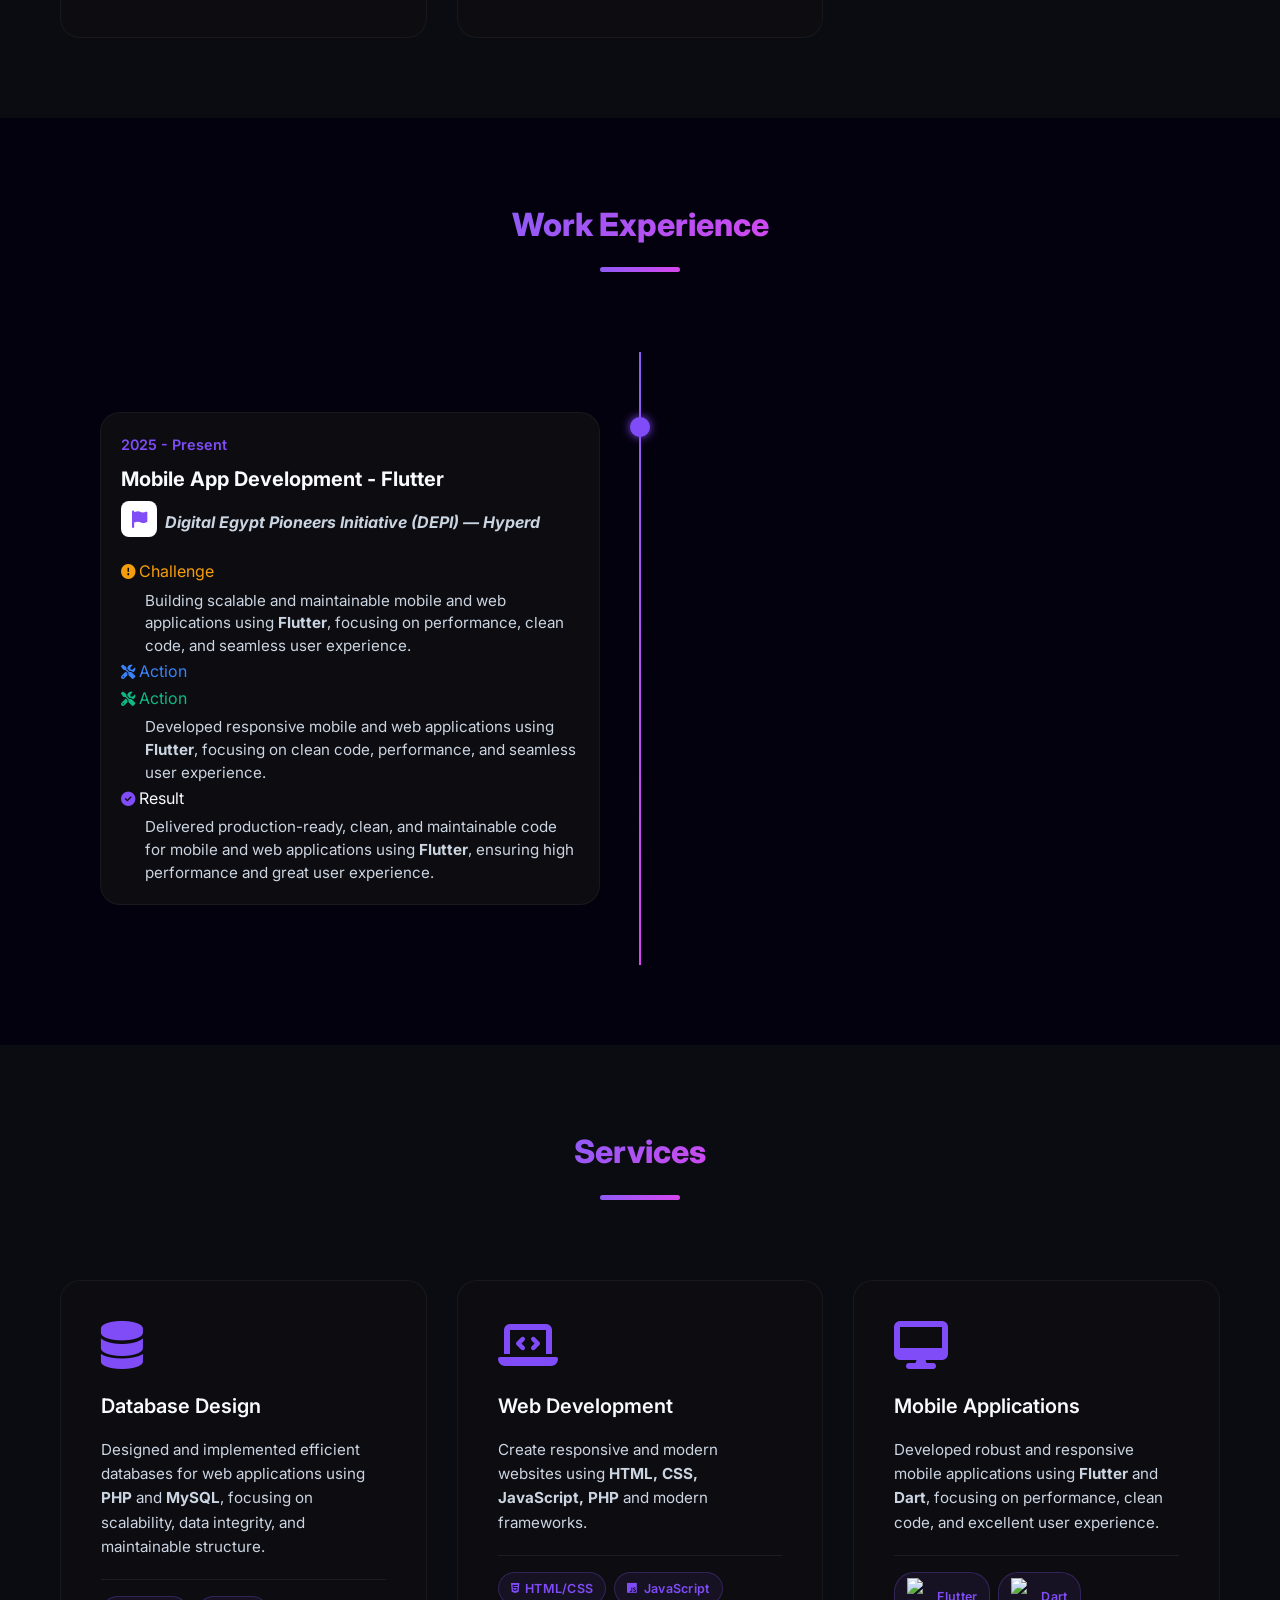
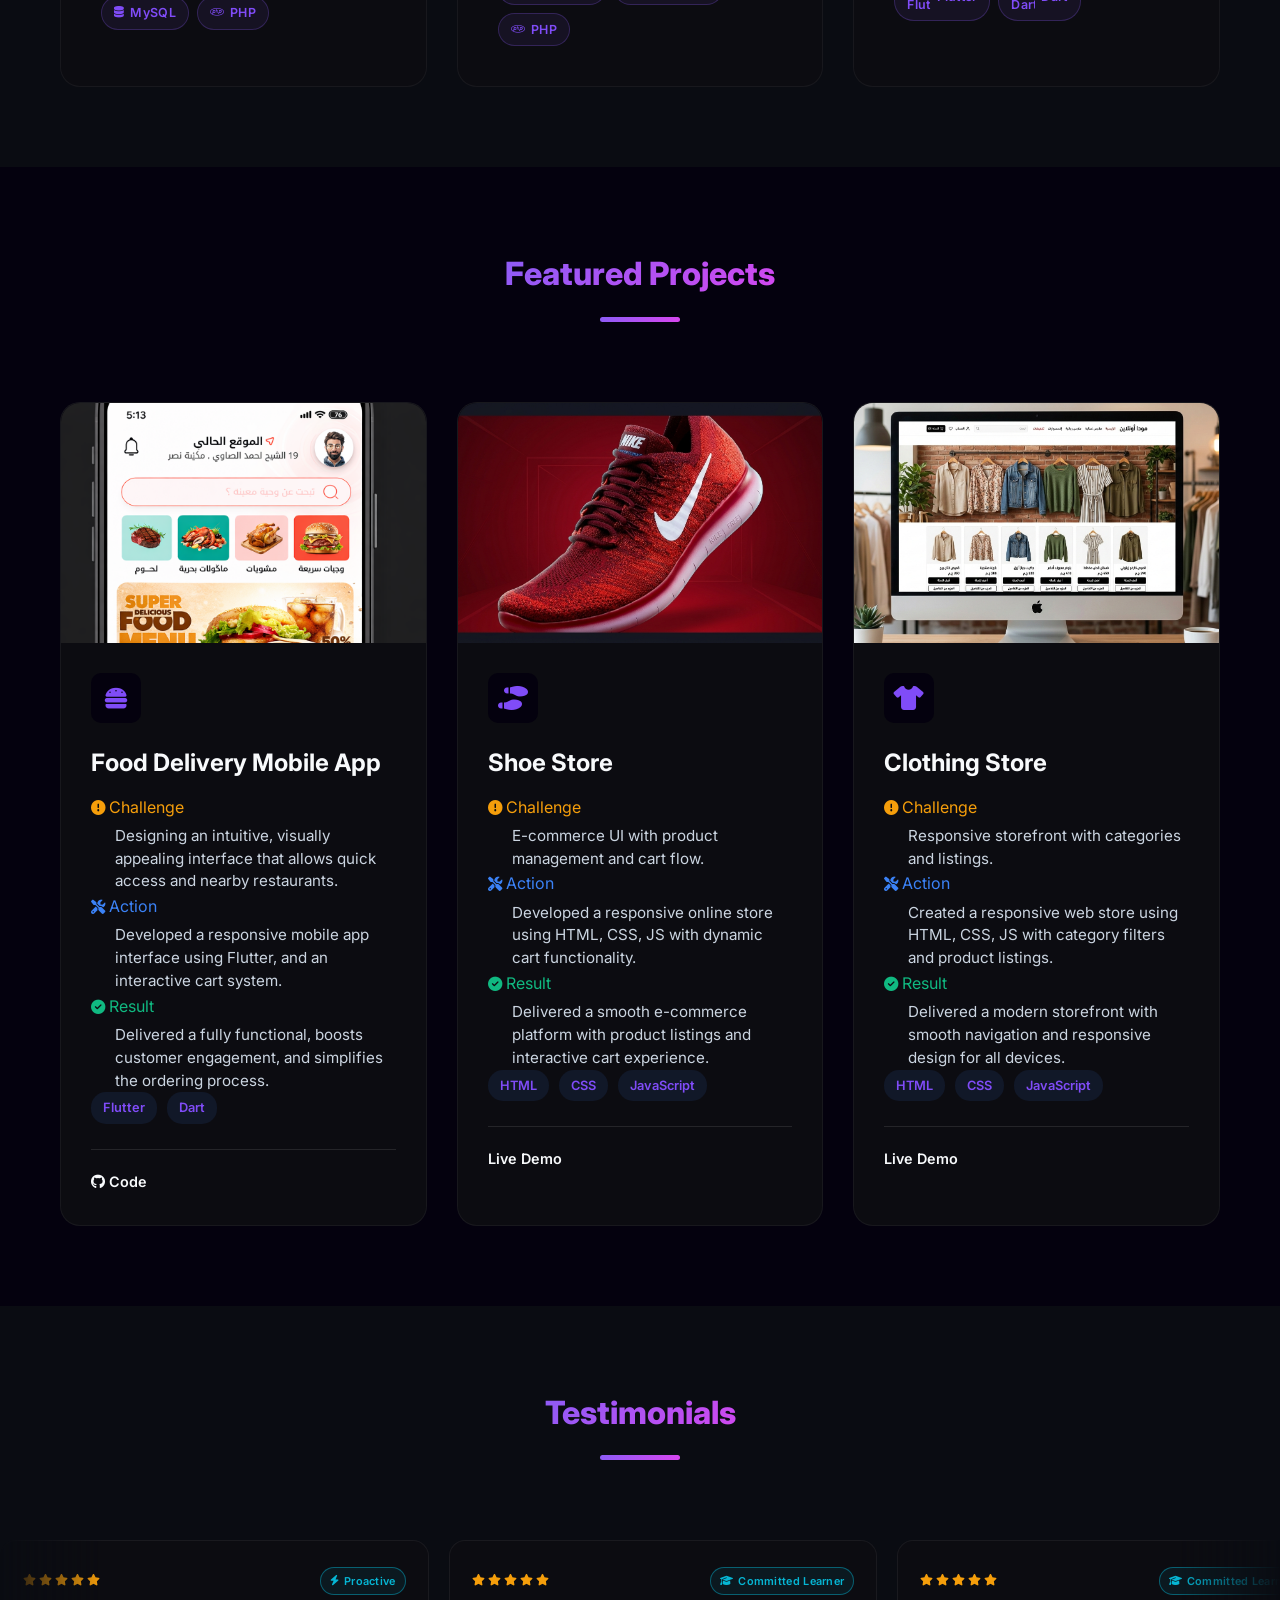
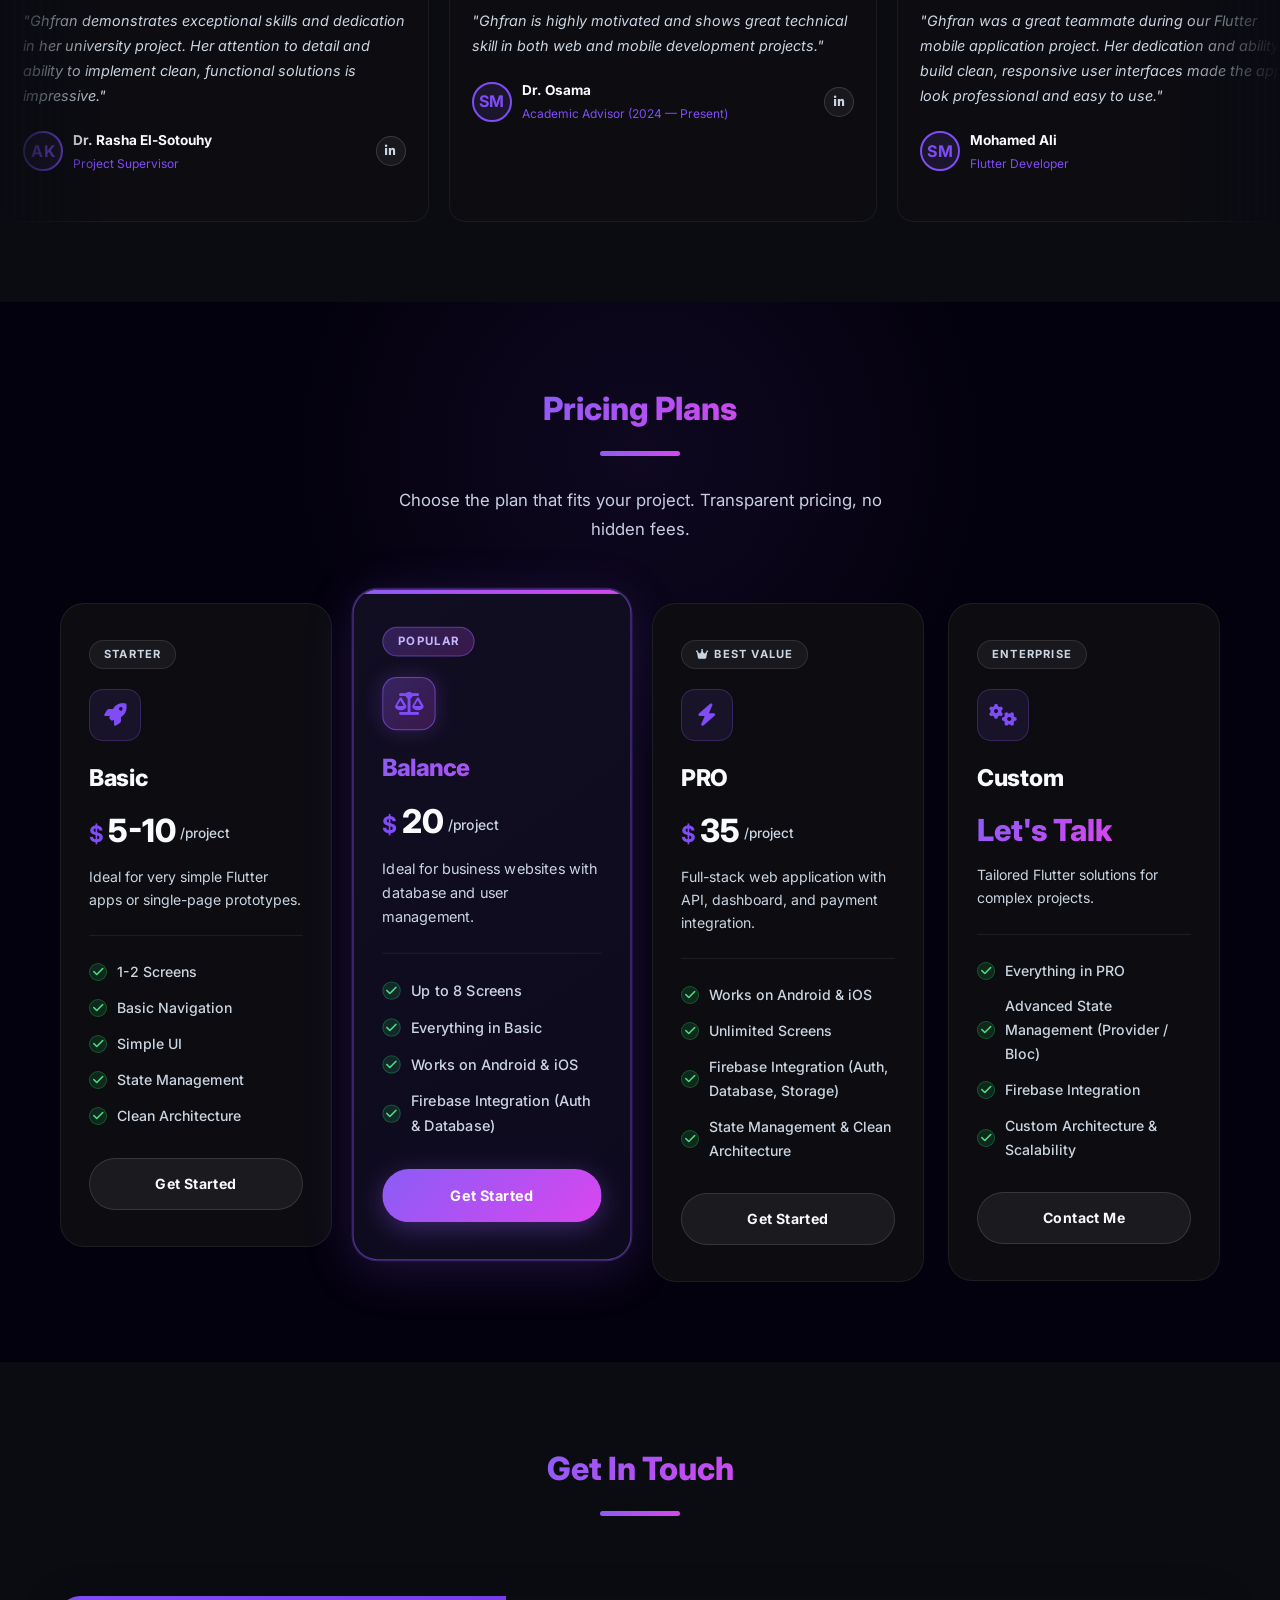
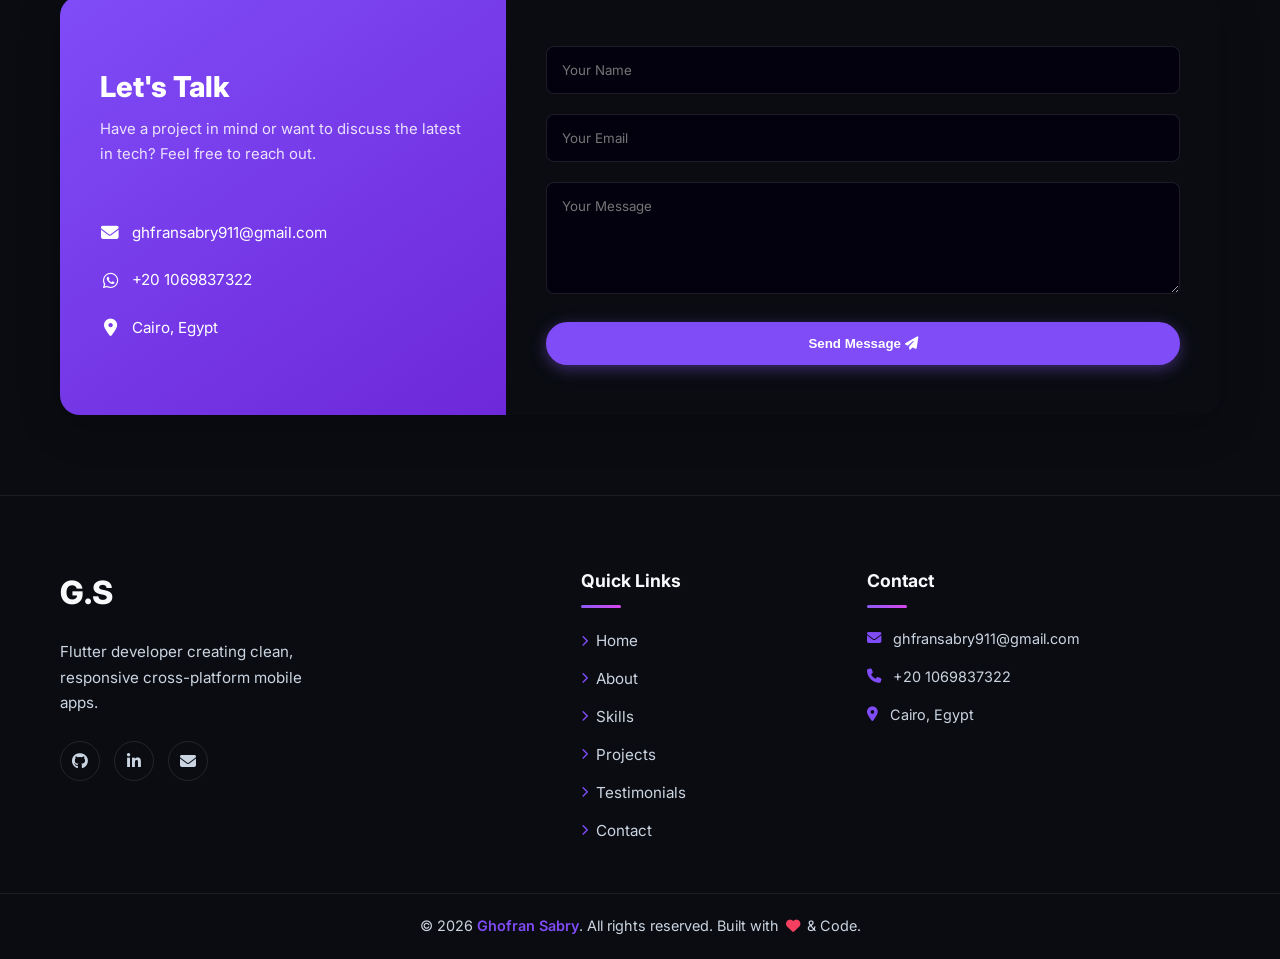
==== commit 9701ffe6: "initial commit" ====
--- a/index.html
+++ b/index.html
@@ -1,1091 +1,763 @@
-<!doctype html>
-<html lang="en" data-theme="dark">
+<!DOCTYPE html>
+<html lang="en">
+
 <head>
-  <meta charset="utf-8" />
-  <meta name="viewport" content="width=device-width, initial-scale=1" />
-  <title>Ghfran Sabry — Portfolio</title>
-  <meta name="description" content="Ghfran Sabry is a Web & Mobile App Developer building responsive websites and cross-platform mobile applications using modern technologies." />
-
-  <link href="https://fonts.googleapis.com/css2?family=Inter:wght@300;400;600;700;800&display=swap" rel="stylesheet" />
-  <style>
-    :root{
-      --bg:#0c101b;
-      --bg-2:#0f1422;
-      --text:#e9eef6;
-      --muted:#a2afc5;
-      --accent:#8dd6ff;          
-      --accent-2:#a770ff;       
-      --card:rgba(255,255,255,.035);
-      --stroke:rgba(255,255,255,.08);
-      --shadow:0 18px 50px rgba(0,0,0,.35);
-      --radius:18px;
-      --ease:cubic-bezier(.2,.9,.3,1);
-    }
-    [data-theme="light"]{
-      --bg:#f7f9fc; --bg-2:#ffffff; --text:#0c1324; --muted:#5d6b85;
-      --card:rgba(0,0,0,.04); --stroke:rgba(0,0,0,.08);
-      --shadow:0 10px 40px rgba(4,14,34,.12);
-      --accent:#5ab0ff; --accent-2:#6c5cff;
-    }
-    *{box-sizing:border-box}
-    html,body{height:100%}
-    body{
-      margin:0; font-family:Inter,system-ui,Segoe UI,Roboto,Helvetica,Arial,sans-serif;
-      color:var(--text); background:var(--bg); line-height:1.55; -webkit-font-smoothing:antialiased;
-      overflow-x:hidden;
-    }
-    a{color:inherit;text-decoration:none}
-    img{max-width:100%; display:block}
-    .container{max-width:1120px;margin:0 auto;padding:28px}
-    .nav{
-      position:sticky; top:14px; z-index:100; backdrop-filter:saturate(140%) blur(8px);
-      background:linear-gradient(180deg,rgba(255,255,255,.06),transparent);
-      border:1px solid var(--stroke); border-radius:14px; box-shadow:var(--shadow);
-      display:flex; align-items:center; justify-content:space-between; padding:10px 14px;
-    }
-    .brand{font-weight:800; letter-spacing:.2px}
-    .links{display:flex; gap:10px; flex-wrap:wrap}
-    .links a{padding:8px 12px; border-radius:10px; color:var(--muted); font-weight:600; transition:all .18s var(--ease)}
-    .links a:hover{color:var(--text); background:var(--card); transform:translateY(-3px)}
-    .toggle{
-      border:1px solid var(--stroke); background:var(--bg-2); color:var(--text); border-radius:10px;
-      padding:8px 10px; cursor:pointer; font-weight:700;
-    }
-    .hero{
-      position:relative; isolation:isolate; padding:80px 0 46px; overflow:hidden;
-      display:grid; grid-template-columns:1.1fr .9fr; gap:28px; align-items:center;
-    }
-    @media(max-width:980px){ .hero{grid-template-columns:1fr} }
-    .bg-anim{
-      content:""; position:absolute; inset:-25%;
-      background:
-        radial-gradient(800px 600px at 20% 20%, rgba(141,214,255,.15), transparent 60%),
-        radial-gradient(700px 500px at 90% 80%, rgba(167,112,255,.16), transparent 60%),
-        conic-gradient(from 0deg at 50% 50%, rgba(141,214,255,.07), rgba(167,112,255,.07), transparent 40%, transparent 100%);
-      filter:saturate(140%) blur(20px); z-index:-1; animation:float 22s linear infinite alternate;
-    }
-    @keyframes float{to{transform:translate3d(2%, -1.5%, 0) scale(1.02)}}
-
-    .title{font-size:clamp(28px,5vw,48px); margin:0 0 10px; line-height:1.05}
-    .lead{color:var(--muted); margin:10px 0 18px; font-size:1.07rem}
-    .cta{display:flex; gap:12px; flex-wrap:wrap}
-    .btn{
-      border:0; padding:12px 16px; border-radius:12px; font-weight:800; letter-spacing:.2px;
-      position:relative; overflow:hidden; cursor:pointer; transition:transform .15s var(--ease), box-shadow .2s var(--ease);
-    }
-    .btn-primary{
-      color:#0b1020; background:
-        linear-gradient(90deg,var(--accent), var(--accent-2));
-      box-shadow:0 16px 36px rgba(108,92,255,.25);
-    }
-    .btn-primary:hover{transform:translateY(-6px); box-shadow:0 26px 56px rgba(108,92,255,.28)}
-    .btn-ghost{background:var(--bg-2); color:var(--text); border:1px solid var(--stroke)}
-    .magnet{transform:translateZ(0)}
-
-    .card{
-      background:linear-gradient(180deg, var(--card), transparent);
-      border:1px solid var(--stroke); border-radius:var(--radius); box-shadow:var(--shadow);
-    }
-    .profile{
-      padding:18px; display:flex; flex-direction:column; align-items:center; gap:10px;
-    }
-    .avatar{width:120px; height:120px; border-radius:50%; overflow:hidden; border:3px solid var(--stroke)}
-    .badge{display:inline-block; padding:6px 10px; border-radius:999px; background:var(--card); border:1px solid var(--stroke); color:var(--muted); font-weight:700}
-    .reveal{opacity:0; transform:translateY(14px); transition:opacity .7s var(--ease), transform .7s var(--ease)}
-    .reveal.show{opacity:1; transform:none}
-    section{padding:56px 0}
-    .section-head{display:flex; align-items:flex-end; justify-content:space-between; gap:12px; margin-bottom:16px}
-    .section-head h2{margin:0}
-    h2{font-size:clamp(20px,3.2vw,30px)}
-    .skills{display:flex; flex-wrap:wrap; gap:10px}
-    .chip{
-      padding:10px 12px; border-radius:12px; border:1px solid var(--stroke); background:var(--bg-2);
-      font-weight:700; color:var(--text);
-    }
-    .grid{display:grid; grid-template-columns:repeat(3,1fr); gap:16px}
-
-
-
-
-
-
-
-
-/* تنسيق التايم لاين الجديد */
-.timeline-v2 {
-  position: relative;
-  padding-left: 80px; /* مساحة للسنة والخط */
-  margin-top: 30px;
-}
-
-.timeline-item-v2 {
-  position: relative;
-  margin-bottom: 40px;
-}
-
-/* الخط الجانبي الملون */
-.timeline-line {
-  position: absolute;
-  left: -20px;
-  top: 0;
-  bottom: -40px; /* لربط العناصر ببعضها */
-  width: 3px;
-  background: var(--line-color);
-  opacity: 0.6;
-}
-
-/* النقطة الدائرية */
-.timeline-dot {
-  position: absolute;
-  left: -26px;
-  top: 15px;
-  width: 15px;
-  height: 15px;
-  border-radius: 50%;
-  background: var(--bg);
-  border: 3px solid var(--dot-color);
-  z-index: 2;
-}
-
-/* السنة الجانبية */
-.year-label {
-  position: absolute;
-  left: -85px;
-  top: 10px;
-  font-weight: 800;
-  color: var(--muted);
-  background: var(--card);
-  padding: 4px 8px;
-  border-radius: 6px;
-  font-size: 0.9rem;
-}
-
-/* الكارد الخاص بالتعليم */
-.education-card {
-  padding: 20px !important;
-  background: linear-gradient(145deg, var(--card), transparent) !important;
-  border-left: none !important; /* اعتمدنا على الخط الخارجي */
-  max-width: 800px;
-}
-
-.education-card h3 {
-  margin: 0 0 5px 0;
-  font-size: 1.2rem;
-  color: var(--text);
-}
-
-.institution {
-  color: var(--accent);
-  font-weight: 600;
-  margin-bottom: 10px;
-  font-size: 0.95rem;
-}
-
-@media (max-width: 600px) {
-  .timeline-v2 { padding-left: 40px; }
-  .year-label { position: static; display: inline-block; margin-bottom: 10px; }
-  .timeline-line { left: 10px; }
-  .timeline-dot { left: 4px; }
-}
-
-
-.cert-link {
-  display: inline-block;
-  margin-top: 15px;
-  color: var(--accent);
-  font-weight: 700;
-  font-size: 0.9rem;
-  text-decoration: none;
-  border-bottom: 1px dashed var(--accent);
-  transition: all 0.3s ease;
-}
-
-.cert-link:hover {
-  color: var(--accent-2);
-  border-bottom-color: var(--accent-2);
-  transform: translateX(5px);
-}
-
-
-
-
-    /* تنسيق قسم المهارات الجديد */
-.skills-wrapper {
-  display: grid;
-  grid-template-columns: 1.2fr 0.8fr;
-  gap: 40px;
-  align-items: start;
-}
-
-.skill-item { margin-bottom: 20px; width: 100%; }
-.skill-info {
-  display: flex; justify-content: space-between;
-  margin-bottom: 8px; font-weight: 600; font-size: 0.95rem;
-}
-
-.progress-line {
-  height: 8px; width: 100%; background: var(--card);
-  border-radius: 10px; position: relative; overflow: hidden;
-  border: 1px solid var(--stroke);
-}
-
-.progress-line span {
-  height: 100%; position: absolute; left: 0; top: 0;
-  border-radius: 10px;
-  background: linear-gradient(90deg, var(--accent), var(--accent-2));
-  box-shadow: 0 0 10px rgba(141, 214, 255, 0.3);
-  transition: width 1.5s var(--ease);
-}
-
-.extra-group h3 {
-  font-size: 1.1rem; margin-bottom: 15px; color: var(--accent);
-  display: flex; align-items: center; gap: 8px;
-}
-
-.chips-container { display: flex; flex-wrap: wrap; gap: 8px; }
-
-@media(max-width: 850px) {
-  .skills-wrapper { grid-template-columns: 1fr; }
-}
-
-
-
-
-
-
-
-/* شبكة الإنجازات */
-.achievements-grid {
-  display: grid;
-  grid-template-columns: repeat(auto-fit, minmax(320px, 1fr));
-  gap: 24px;
-  margin-top: 40px;
-}
-
-/* الكارت الأساسي */
-.achievement-card {
-  background: var(--bg-2); /* نفس لون خلفية كروت موقعك */
-  border: 1px solid var(--stroke);
-  border-radius: var(--radius);
-  padding: 40px 30px;
-  text-align: center;
-  position: relative;
-  overflow: hidden;
-  transition: all 0.3s var(--ease);
-  display: flex;
-  flex-direction: column;
-  align-items: center;
-}
-
-/* الأيقونة العلوية */
-.ach-icon {
-  width: 64px;
-  height: 64px;
-  background: #a770ff; /* لون متناسق مع Accent-2 */
-  border-radius: 50%;
-  display: flex;
-  align-items: center;
-  justify-content: center;
-  font-size: 1.8rem;
-  margin-bottom: 20px;
-  border: 1px solid rgba(167, 112, 255, 0.2);
-}
-
-.achievement-card h3 {
-  font-size: 1.3rem;
-  margin-bottom: 8px;
-  color: var(--text);
-  font-weight: 700;
-}
-
-/* العنوان الفرعي */
-.ach-sub {
-  font-size: 0.85rem;
-  color: var(--accent); /* لون التميز في موقعك */
-  font-weight: 600;
-  margin-bottom: 15px;
-  letter-spacing: 0.5px;
-}
-
-.achievement-card p {
-  font-size: 0.95rem;
-  line-height: 1.6;
-  color: var(--muted);
-}
-
-/* تأثير البروز واللمعان (Hover) */
-.achievement-card.project:hover {
-  transform: translateY(-10px);
-  border-color: var(--accent);
-  box-shadow: 0 20px 40px rgba(0, 0, 0, 0.3);
-}
-
-
-.achievement-card.project:last-child {
-  border-bottom: 3px solid var(--accent);
-}
-
-
-
-    #achievements .grid .card {
-  background: linear-gradient(180deg, var(--card), transparent);
-  border: 1px solid var(--stroke);
-  border-radius: var(--radius);
-  box-shadow: var(--shadow);
-  padding: 24px;       
-  font-weight: 600;
-  text-align: center;     
-  cursor: pointer;
-  transition: transform 0.25s var(--ease), box-shadow 0.25s var(--ease), opacity 0.25s var(--ease);
-}
-
-#achievements .grid .card:hover {
-  transform: translateY(-6px);
-  box-shadow: 0 26px 56px rgba(108, 92, 255, 0.28);
-}
-
-#achievements .grid .card.active {
-  opacity: 0;               /* يخفيه تدريجي */
-  transform: scale(0.95) rotateY(15deg); /* حركة انميشن */
-}
-
-#services .grid .card {
-  background: linear-gradient(180deg, var(--card), transparent);
-  border: 1px solid var(--stroke);
-  border-radius: var(--radius);
-  box-shadow: var(--shadow);
-  padding: 24px;           /* كبرت الحشو */
-  font-weight: 600;
-  text-align: center;      /* النص في النص */
-  cursor: pointer;
-  transition: transform 0.25s var(--ease), box-shadow 0.25s var(--ease), opacity 0.25s var(--ease);
-}
-
-#services .grid .card:hover {
-  transform: translateY(-6px);
-  box-shadow: 0 26px 56px rgba(108, 92, 255, 0.28);
-}
-
-#services .grid .card.active {
-  opacity: 0;               /* يخفيه تدريجي */
-  transform: scale(0.95) rotateY(15deg); /* حركة انميشن */
-}
-
-
-
-
-/* تنسيق شبكة الخدمات */
-.services-grid {
-  display: grid;
-  grid-template-columns: repeat(auto-fit, minmax(280px, 1fr));
-  gap: 24px;
-  margin-top: 40px;
-}
-
-/* الكارت الأساسي مع تأثير البروز */
-.service-card {
-  background: var(--bg-2); /* لون خلفية الموقع */
-  border: 1px solid var(--stroke);
-  border-top: 4px solid var(--accent-line); /* الخط الملون العلوي */
-  border-radius: var(--radius);
-  padding: 32px 24px;
-  position: relative;
-  overflow: hidden;
-  transition: transform 0.3s var(--ease), box-shadow 0.3s var(--ease);
-}
-
-/* الأيقونة الدائرية */
-.service-icon {
-  width: 54px;
-  height: 54px;
-  background: var(--icon-bg);
-  color: var(--icon-clr);
-  border-radius: 50%;
-  display: flex;
-  align-items: center;
-  justify-content: center;
-  font-size: 1.5rem;
-  margin-bottom: 20px;
-  border: 1px solid rgba(255, 255, 255, 0.05);
-}
-
-.service-card h3 {
-  font-size: 1.25rem;
-  margin-bottom: 12px;
-  color: var(--text);
-}
-
-/* التاجات أسفل الكارت */
-.service-tags {
-  margin-top: 20px;
-  display: flex;
-  flex-wrap: wrap;
-  gap: 8px;
-}
-
-.service-tags .chip {
-  font-size: 0.7rem;
-  padding: 4px 10px;
-  background: var(--card);
-  border: 1px solid var(--stroke);
-  border-radius: 6px;
-  color: var(--muted);
-}
-
-/* التفاعل مع الماوس (Hover) */
-.service-card:hover {
-  border-color: var(--accent-line);
-}
-
-
-    @media(max-width:980px){ .grid{grid-template-columns:repeat(2,1fr)} }
-    @media(max-width:640px){ .grid{grid-template-columns:1fr} }
-    .project{
-      position:relative; padding:12px; transition:transform .18s var(--ease), box-shadow .18s var(--ease);
-      transform-style:preserve-3d; perspective:900px;
-    }
-    .project:hover{transform:translateY(-8px)}
-    .thumb{height:160px; border-radius:12px; overflow:hidden; margin-bottom:10px}
-    .thumb img{width:100%; height:100%; object-fit:cover; transform:scale(1.02); transition:transform .35s var(--ease)}
-    .project:hover .thumb img{transform:scale(1.06)}
-    .meta{display:flex; align-items:center; justify-content:space-between; gap:10px}
-    .tag{font-size:.8rem; padding:6px 8px; border-radius:999px; background:var(--card); border:1px solid var(--stroke); color:var(--muted)}
-    .shine{pointer-events:none; position:absolute; inset:0; background:radial-gradient(400px 200px at var(--mx,50%) var(--my,50%), rgba(255,255,255,.15), transparent 40%); opacity:0; transition:opacity .2s var(--ease)}
-    .project:hover .shine{opacity:1}
-    .timeline{position:relative; padding-left:22px}
-    .timeline::before{
-      content:""; position:absolute; left:6px; top:0; width:2px; height:0; background:linear-gradient(var(--accent), var(--accent-2));
-      border-radius:2px; transition:height 1.2s var(--ease);
-    }
-    .timeline.revealed::before{height:100%}
-    .t-item{display:grid; grid-template-columns:18px 1fr; gap:10px; margin-bottom:14px}
-    .dot{width:12px;height:12px;border-radius:50%;background:linear-gradient(180deg,var(--accent),var(--accent-2)); margin-top:6px}
-    .t-card{padding:12px;border-radius:12px;border:1px solid var(--stroke); background:var(--bg-2)}
-    .contact{max-width:780px}
-    .form{display:grid; grid-template-columns:1fr 1fr; gap:10px}
-    .form textarea{grid-column:1 / -1; resize:vertical}
-    input,textarea{
-      width:100%; padding:12px 14px; border-radius:12px; border:1px solid var(--stroke);
-      background:var(--bg-2); color:var(--text); outline:none;
-      transition:border-color .15s var(--ease), box-shadow .15s var(--ease)
-    }
-    input:focus,textarea:focus{border-color:var(--accent); box-shadow:0 0 0 4px rgba(141,214,255,.15)}
-    .helper{color:var(--muted); font-size:.95rem}
-    footer{padding:22px 0; color:var(--muted); text-align:center}
-    @media(max-width:560px){
-      .links{display:none}
-      .form{grid-template-columns:1fr}
-    }
-
-
-
-    .menu-toggle{
-  display:none;
-  background:var(--bg-2);
-  border:1px solid var(--stroke);
-  color:var(--text);
-  padding:8px 12px;
-  border-radius:8px;
-  font-size:18px;
-  cursor:pointer;
-}
-
-@media(max-width:768px){
-  .links{
-    position:absolute;
-    top:70px;
-    right:20px;
-    flex-direction:column;
-    background:var(--bg-2);
-    width:200px;
-    padding:15px;
-    border-radius:12px;
-    border:1px solid var(--stroke);
-    box-shadow:var(--shadow);
-    display:none;
-  }
-
-  .links.show{
-    display:flex;
-  }
-
-  .menu-toggle{
-    display:block;
-  }
-}
-  </style>
+    <meta charset="UTF-8">
+    <meta name="viewport" content="width=device-width, initial-scale=1.0">
+    <title>Ghofran Sabry | Software Engineer</title>
+    <!-- Fonts -->
+    <link rel="preconnect" href="https://fonts.googleapis.com">
+    <link rel="preconnect" href="https://fonts.gstatic.com" crossorigin>
+    <link href="https://fonts.googleapis.com/css2?family=Inter:wght@300;400;600;700&display=swap" rel="stylesheet">
+    <!-- Icons -->
+    <link rel="stylesheet" href="https://cdnjs.cloudflare.com/ajax/libs/font-awesome/6.4.0/css/all.min.css">
+    <link rel="stylesheet" href="https://cdnjs.cloudflare.com/ajax/libs/font-awesome/6.5.1/css/all.min.css">
+    <!-- Styles -->
+    <link rel="stylesheet" href="Style.css">
 </head>
+
 <body>
-  <div class="container nav">
-    <div class="brand">Ghfran Sabry</div>
-   <button class="menu-toggle" id="menuToggle">☰</button>
-
-<div class="links" id="navLinks" role="navigation" aria-label="primary">
-
-      <a href="#projects">Projects</a>
-      <a href="#education">Education</a>
-      <a href="#skills">Skills</a>
-      <a href="#experience">experience</a>
-      <a href="#services">Services</a> 
-      <a href="#achievements">achievements </a>              
-      <a href="#testimonials">Timeline</a>
-      <a href="#contact">Contact</a>
+    <!-- Header / Navigation -->
+    <header class="header">
+        <div class="container header-container">
+
+            <!-- Logo icon (square with initials) -->
+            <a href="#hero" class="logo-icon" aria-label="Home">
+                <span>G</span><span class="logo-icon-accent">S</span>
+            </a>
+
+            <!-- Centered nav links -->
+            <nav class="nav" aria-label="Main navigation">
+                <ul class="nav-list">
+                    <li><a href="#hero" class="nav-link">Home</a></li>
+                    <li><a href="#about" class="nav-link">About</a></li>
+                    <li><a href="#edu-certs" class="nav-link">Education</a></li>
+                    <li><a href="#skills" class="nav-link">Skills</a></li>
+                    <li><a href="#experience" class="nav-link">Experience</a></li>
+                    <li><a href="#services" class="nav-link">Services</a></li>
+                    <li><a href="#projects" class="nav-link">Projects</a></li>
+                    <li><a href="#testimonials" class="nav-link">Testimonials</a></li>
+                    <li><a href="#plans" class="nav-link">Plans</a></li>
+                </ul>
+            </nav>
+
+            <!-- CTA button + hamburger -->
+            <div class="nav-right">
+                <a href="#contact" class="btn-contact-me">Contact Me</a>
+                <div class="menu-btn" aria-label="Open menu">
+                    <i class="fas fa-bars"></i>
+                </div>
+            </div>
+
+        </div>
+    </header>
+
+    <!-- Mobile Menu Overlay -->
+    <div class="mobile-menu">
+        <span class="close-menu"><i class="fas fa-times"></i></span>
+        <ul>
+            <li><a href="#hero" class="mobile-link">Home</a></li>
+            <li><a href="#about" class="mobile-link">About</a></li>
+            <li><a href="#edu-certs" class="mobile-link">Education</a></li>
+            <li><a href="#skills" class="mobile-link">Skills</a></li>
+            <li><a href="#experience" class="mobile-link">Experience</a></li>
+            <li><a href="#services" class="mobile-link">Services</a></li>
+            <li><a href="#projects" class="mobile-link">Projects</a></li>
+            <li><a href="#testimonials" class="mobile-link">Testimonials</a></li>
+            <li><a href="#plans" class="mobile-link">Plans</a></li>
+            <li><a href="#contact" class="mobile-link">Contact</a></li>
+        </ul>
     </div>
-    <button class="toggle" id="themeBtn" aria-label="Toggle theme">☾</button>
-  </div>
-
-  <header class="container hero">
-    <div class="bg-anim" aria-hidden="true"></div>
-
-    <div class="reveal">
-      <span class="badge">New Cairo, Egypt</span>
-      <h1 class="title" id="tw"></h1>
-      <p class="lead">I build clean, responsive web apps focused on usability and performance. Comfortable with HTML, CSS, JavaScript, PHP, and MySQL. Exploring Flutter/Dart.</p>
-      <div class="cta">
-        <a class="btn btn-primary magnet" href="#projects">View Projects</a>
-        <a class="btn btn-ghost magnet" href="Ghfran Cv Information .pdf" download>Download CV</a>
-        <a class="btn btn-ghost magnet" href="https://github.com/ghfran1" target="_blank" rel="noreferrer">GitHub</a>
-        <a class="btn btn-ghost magnet" href="https://www.linkedin.com/in/ghfran-sabry-924924385/" target="_blank" rel="noreferrer">LinkedIn</a>
-      </div>
+
+    <!-- Hero Section -->
+    <section id="hero" class="hero-section">
+        <div class="container hero-container-flex">
+            <div class="hero-text-content">
+                <p class="hero-subtitle">Welcome to my world</p>
+                <h1 class="hero-title">Hi, I'm <br> <span>Ghofran Sabry</span></h1>
+                <h2 class="hero-role"><span>Software Engineer</span></h2>
+                <p class="hero-description">
+                   Web developer building clean, responsive apps with HTML, CSS, JavaScript, PHP, and MySQL, exploring Flutter/Dart.
+                </p>
+                <div class="hero-buttons">
+                    <a href="#projects" class="btn btn-primary">My Portfolio</a>
+                    <a href="https://drive.google.com/uc?export=download&id=1gxuvYgckhN_ODoODa3FwUWVguanBEXA4"
+                        class="btn btn-outline">Download CV <i class="fas fa-download"></i></a>
+                </div>
+                <div class="hero-socials">
+                    <a href="https://github.com/ghfran1" target="_blank"><i class="fab fa-github"></i></a>
+                    <a href="https://www.linkedin.com/in/ghfran-sabry-924924385/" target="_blank"><i
+                            class="fab fa-linkedin"></i></a>
+                </div>
+            </div>
+            <div class="img-placeholder"
+                style="background-image: url('ghfran.png'); background-size: cover; background-position: center;">
+                <i class="fas fa-user-code"></i>
+            </div>
+
+
+        </div>
+
+        <div class="scroll-down">
+            <a href="#about">
+                <span class="mouse">
+                    <span class="wheel"></span>
+                </span>
+            </a>
+        </div>
+    </section>
+
+    <!-- About Section -->
+    <section id="about" class="section about-section">
+        <div class="container">
+            <h2 class="section-title">About Me</h2>
+            <div class="about-grid">
+                <div class="about-image">
+                    <!-- Placeholder for User Image -->
+                    <div class="hero-img-box">
+                        <!-- Using the same placeholder or new image structure -->
+                        <div class="img-placeholder-hero">
+                            <i class="fas fa-code"></i>
+                        </div>
+                        <div class="hero-visual">
+
+                        </div>
+                    </div>
+                </div>
+                <div class="about-text">
+                    <h3>Passion for Building Exceptional Web Experiences</h3>
+                   <p>
+                 I am a passionate web developer focused on building clean, responsive, and user-friendly applications that deliver 
+                 high performance and real value. I enjoy turning ideas into modern digital products using 
+                <strong>HTML, CSS, JavaScript, PHP, and MySQL</strong>, while maintaining clean and scalable code.
+</p>
+
+<p>
+    I am constantly improving my development skills and currently expanding my knowledge by exploring 
+    <strong>Flutter and Dart</strong> to build powerful cross-platform mobile applications and deliver more complete digital solutions.
+</p>
+                    <ul class="about-details">
+                        <li><span><i class="fas fa-code"></i> Projects:</span> 3+</li>
+                        <li><span><i class="fas fa-map-marker-alt"></i> Location:</span> Egypt</li>
+                        <li><span><i class="fas fa-briefcase"></i> Availability:</span> Open to Work</li>
+                    </ul>
+                </div>
+            </div>
+        </div>
+    </section>
+
+    <!-- Education & Certifications Section -->
+    <section id="edu-certs" class="section edu-certs-section">
+        <div class="container">
+            <h2 class="section-title">Education & Certifications</h2>
+            <div class="edu-certs-grid">
+                <!-- Education Column -->
+                <div class="edu-column">
+                    <h3 class="subsection-title"><i class="fas fa-graduation-cap"></i> Education</h3>
+                    <div class="education-card">
+                        <div class="edu-header">
+                            <div class="cert-icon-sm cert-logo-wrap">
+                                <img src="logo.png" alt="Helwan University" class="cert-logo-img"
+                                    onerror="this.onerror=null;this.style.display='none';this.parentElement.innerHTML='<i class=\'fas fa-university\'></i>'">
+                            </div>
+                            <div class="edu-content">
+                              <h3>Bachelor’s Degree in Software Engineering</h3>
+                            <span class="edu-school">NCU of Technology — New Cairo</span>
+                            <span class="edu-date">Expected Graduation: 2027</span>
+                             <p>Specialized in Software Engineering with a focus on modern systems and application development.</p>
+                            </div>
+                        </div>
+                    </div>
+                </div>
+
+                <!-- Certifications Column -->
+                <div class="certs-column">
+                    <h3 class="subsection-title"><i class="fas fa-certificate"></i> Certifications</h3>
+                    <div class="certs-list">
+                        <a href="https://drive.google.com/file/d/18luzMAzOm0Bcgl6DhswAT1zA1sQtwIVb/view?usp=sharing"
+                            target="_blank" rel="noopener" class="cert-card-compact">
+                            <div class="cert-icon-sm cert-logo-wrap">
+                                <img src="route.png" alt="Route Academy" class="cert-logo-img"
+                                    onerror="this.onerror=null;this.style.display='none';this.parentElement.innerHTML='<i class=\'fas fa-graduation-cap\'></i>'">
+                            </div>
+                            <div class="cert-info">
+                               <h3>ITI Certificate - Foundations of Python for Web Development</h3>
+                               <span class="edu-school">Information Technology Institute (ITI)</span>
+                               <span class="edu-date">January 2026</span>
+    
+                            </div>
+                            <i class="fas fa-external-link-alt cert-link-icon"></i>
+                        </a>
+                        <a href="https://www.udemy.com/certificate/UC-c119e565-4114-4b88-9720-da8c1e80aa11/"
+                            target="_blank" rel="noopener" class="cert-card-compact">
+                            <div class="cert-icon-sm cert-logo-wrap">
+                                <img src="Website.mp4" class="cert-logo-img"
+                                    onerror="this.onerror=null;this.style.display='none';this.parentElement.innerHTML='<i class=\'fas fa-code\'></i>'">
+                            </div>
+                            <div class="cert-info">
+                                <h3>The Complete Full Stack Web Development</h3>
+                                <span class="edu-school">Udemy — Instructor: Anton Voroniuk</span>
+                                 <span class="edu-date">Nov 2025</span>
+                            </div>
+                            <i class="fas fa-external-link-alt cert-link-icon"></i>
+                        </a>
+                       
+                    </div>
+                </div>
+            </div>
+        </div>
+    </section>
+
+    <!-- Skills Section -->
+    <section id="skills" class="section skills-section">
+        <div class="container">
+            <h2 class="section-title">Technical Skills</h2>
+            <div class="skills-grid">
+                <div class="skill-card">
+                    <i class="fa-solid fa-globe"></i>
+                    <h3>HTML / CSS / Bootstrap</h3>
+                    <p>Creating responsive and modern web layouts using HTML, CSS, and Bootstrap, ensuring usability, accessibility, and clean design.</p> 
+                </div>
+                <div class="skill-card">
+                    <i class="fab fa-microsoft"></i>
+                  <h3>Mobile & Cross-Platform Applications</h3>
+                  <p>Building scalable and maintainable mobile and web applications using <strong>Flutter</strong>, focusing on performance, clean code, and seamless user experience.</p>
+                </div>
+                <div class="skill-card">
+                    <i class="fas fa-code"></i>
+                   <h3>C++, Java & C</h3>
+                   <p>Developed practical applications using <strong>C++</strong>, <strong>Java</strong>, and <strong>C</strong>, focusing on clean code, scalability, and maintainable solutions.</p>
+                </div>
+                <div class="skill-card">
+                    <i class="fas fa-database"></i>
+                   <h3>PHP & MySQL</h3>
+                   <p>Built and managed databases and dynamic web applications using <strong>PHP</strong> and <strong>MySQL</strong>, focusing on data integrity, scalability, and maintainable solutions.</p>
+                </div>
+                
+                <div class="skill-card">
+                    <i class="fas fa-layer-group"></i>
+                    <h3>Clean Architecture</h3>
+                    <p>Building a Clean Architecture for a System.</p>
+                </div>
+              
+            </div>
+        </div>
+    </section>
+
+    <!-- Experience Section -->
+    <section id="experience" class="section experience-section">
+        <div class="container">
+            <h2 class="section-title">Work Experience</h2>
+            <div class="timeline">
+                <div class="timeline-item">
+                    <div class="timeline-dot"></div>
+                    <div class="timeline-content">
+                        <span class="timeline-date">2025 - Present</span>
+                        <h3 class="timeline-role">Mobile App Development - Flutter</h3>
+                        <h4 class="timeline-company">
+                            <div class="company-logos">
+                                <div class="company-logo-badge">
+                                    <img src="DEPI.png" alt="DEPI" class="company-logo-img"
+                                        onerror="this.onerror=null;this.style.display='none';this.parentElement.innerHTML='<i class=\'fas fa-flag\'></i>'">
+                                </div>
+                            </div>
+                            Digital Egypt Pioneers Initiative (DEPI) — Hyperd
+                        </h4>
+                        <div class="timeline-desc">
+                            <dl>
+                                <dt><i class="fas fa-exclamation-circle"></i> Challenge</dt>
+                               <dd>Building scalable and maintainable mobile and web applications using <strong>Flutter</strong>, focusing on performance, clean code, and seamless user experience.</dd>
+
+                                <dt><i class="fas fa-tools"></i> Action</dt>
+                                <dt><i class="fas fa-tools"></i> Action</dt>
+                                <dd>Developed responsive mobile and web applications using <strong>Flutter</strong>, focusing on clean code, performance, and seamless user experience.</dd>
+
+                                <dt><i class="fas fa-check-circle"></i> Result</dt>
+                               <dd>Delivered production-ready, clean, and maintainable code for mobile and web applications using <strong>Flutter</strong>, ensuring high performance and great user experience.</dd>
+                            </dl>
+                        </div>
+                    </div>
+                </div>
+            </div>
+        </div>
+    </section>
+
+    <!-- Services Section (Optional, kept brief) -->
+    <section id="services" class="section services-section">
+        <div class="container">
+            <h2 class="section-title">Services</h2>
+            <div class="services-list">
+                <div class="service-item">
+                    <i class="fas fa-database"></i>
+                    <h3>Database Design</h3>
+                    <p>Designed and implemented efficient databases for web applications using <strong>PHP</strong> and <strong>MySQL</strong>, focusing on scalability, data integrity, and maintainable structure.</p>
+                   <div class="service-tools">
+                  <span class="service-tool-tag"><i class="fas fa-database"></i> MySQL</span>
+                  <span class="service-tool-tag"><i class="fab fa-php"></i> PHP</span>
+                   </div>
+                </div>
+                
+                <div class="service-item">
+                    <i class="fas fa-laptop-code"></i>
+                     <h3>Web Development</h3>
+                     <p>Create responsive and modern websites using <strong>HTML, CSS, JavaScript, PHP</strong> and modern frameworks.</p>
+                      <div class="service-tools">
+                      <span class="service-tool-tag"><i class="fab fa-html5"></i> HTML/CSS</span>
+                  <span class="service-tool-tag"><i class="fab fa-js"></i> JavaScript</span>
+                  <span class="service-tool-tag"><i class="fab fa-php"></i> PHP</span>
+                </div>
+                </div>
+                <div class="service-item">
+                    <i class="fas fa-desktop"></i>
+                    <h3>Mobile Applications</h3>
+                    <p>Developed robust and responsive mobile applications using <strong>Flutter</strong> and <strong>Dart</strong>, focusing on performance, clean code, and excellent user experience.</p>
+                    <div class="service-tools">
+                     <span class="service-tool-tag"><img src="flutter.png" alt="Flutter" style="width:24px; vertical-align:middle;"> Flutter</span>
+                    <span class="service-tool-tag"><img src="dart.png" alt="Dart" style="width:24px; vertical-align:middle;"> Dart</span>
+                      </div>
+                </div>
+            </div>
+        </div>
+    </section>
+
+<!--1 Projects Section -->
+<section id="projects" class="section projects-section">
+    <div class="container">
+        <h2 class="section-title">Featured Projects</h2>
+        <div class="projects-grid">
+
+            <!-- Project 1 -->
+           <div class="project-card">
+    <div class="project-img-wrap">
+        <img src="food-delivery-app.png" alt="Food Delivery Mobile App" class="project-img">
     </div>
-
-    <aside class="card profile reveal" aria-label="profile">
-      <div class="avatar"><img src="kafel.png" alt=" Ghfran Sabry"></div>
-      <div style="text-align:center">
-        <div style="font-weight:800; font-size:1.05rem">Web & Mobile App Developer</div>
-        <div class="helper">Class of 2027 — NCU of Technology</div>
-      </div>
-      <div style="display:flex; gap:8px; flex-wrap:wrap; justify-content:center">
-        <span class="badge">HTML</span>
-        <span class="badge">CSS</span>
-        <span class="badge">JavaScript</span>
-        <span class="badge">PHP</span>
-        <span class="badge">MySQL</span>
-        <span class="badge">Bootstrap</span>
-        <span class="badge">Flutter (Exploring)</span>
-         <span class="badge">C++</span>
-        <span class="badge">Java</span>
-         <span class="badge">C</span>
-         <span class="badge">dart</span>
-       
-      </div>
-    </aside>
-  </header>
-
-
-<section id="education" class="container">
-  <div class="section-head">
-    <h2>Education and Certifications</h2>
-  </div>
-
-  <div class="timeline-v2">
+    <div class="project-content">
+        <div class="project-icon"><i class="fas fa-hamburger"></i></div>
+        <h3 class="project-title">Food Delivery Mobile App</h3>
+        <div class="timeline-desc">
+            <dl>
+                <dt><i class="fas fa-exclamation-circle"></i> Challenge</dt>
+                <dd>Designing an intuitive, visually appealing interface that allows quick access and nearby restaurants.</dd>
+
+                <dt><i class="fas fa-tools"></i> Action</dt>
+                <dd>Developed a responsive mobile app interface using Flutter, and an interactive cart system.</dd>
+
+                <dt><i class="fas fa-check-circle"></i> Result</dt>
+                <dd>Delivered a fully functional,  boosts customer engagement, and simplifies the ordering process.</dd>
+            </dl>
+        </div>
+        <ul class="project-tags">
+            <li>Flutter</li>
+            <li>Dart</li>
+           
+        </ul>
+        <div class="project-links">
+            <a href=" https://ghfran1.github.io/FoodieHub/" class="btn-sm"><i class="fab fa-github"></i> Code</a>
+        
+        </div>
+    </div>
+</div>
+
+            <!-- Project 2 -->
+            <div class="project-card">
+                <div class="project-img-wrap">
+                    <img src="shoe-store.png" alt="Shoe Store" class="project-img">
+                </div>
+                <div class="project-content">
+                    <div class="project-icon"><i class="fas fa-shoe-prints"></i></div>
+                    <h3 class="project-title">Shoe Store</h3>
+                    <div class="timeline-desc">
+                        <dl>
+                            <dt><i class="fas fa-exclamation-circle"></i> Challenge</dt>
+                            <dd>E-commerce UI with product management and cart flow.</dd>
+
+                            <dt><i class="fas fa-tools"></i> Action</dt>
+                            <dd>Developed a responsive online store using HTML, CSS, JS with dynamic cart functionality.</dd>
+
+                            <dt><i class="fas fa-check-circle"></i> Result</dt>
+                            <dd>Delivered a smooth e-commerce platform with product listings and interactive cart experience.</dd>
+                        </dl>
+                    </div>
+                    <ul class="project-tags">
+                        <li>HTML</li>
+                        <li>CSS</li>
+                        <li>JavaScript</li>
+                    </ul>
+                    <div class="project-links">
+                       
+                        <a href="https://fatmahadad.github.io/MyWebsite/" class="btn-sm">Live Demo</a>
+                    </div>
+                </div>
+            </div>
+
+            <!-- Project 3 -->
+            <div class="project-card">
+                <div class="project-img-wrap">
+                    <img src="clothing-store.png" alt="Clothing Store" class="project-img">
+                </div>
+                <div class="project-content">
+                    <div class="project-icon"><i class="fas fa-tshirt"></i></div>
+                    <h3 class="project-title">Clothing Store</h3>
+                    <div class="timeline-desc">
+                        <dl>
+                            <dt><i class="fas fa-exclamation-circle"></i> Challenge</dt>
+                            <dd>Responsive storefront with categories and listings.</dd>
+
+                            <dt><i class="fas fa-tools"></i> Action</dt>
+                            <dd>Created a responsive web store using HTML, CSS, JS with category filters and product listings.</dd>
+
+                            <dt><i class="fas fa-check-circle"></i> Result</dt>
+                            <dd>Delivered a modern storefront with smooth navigation and responsive design for all devices.</dd>
+                        </dl>
+                    </div>
+                    <ul class="project-tags">
+                        <li>HTML</li>
+                        <li>CSS</li>
+                        <li>JavaScript</li>
+                    </ul>
+                    <div class="project-links">
+                        
+                        <a href="https://fatmahadad.github.io/MySecondWebsite/" class="btn-sm">Live Demo</a>
+                    </div>
+                </div>
+            </div>
+
+        </div>
+    </div>
+</section>
+
+
+
+
     
-    <div class="timeline-item-v2 reveal">
-      <div class="timeline-line" style="--line-color: var(--accent-2);"></div>
-      <div class="timeline-dot" style="--dot-color: var(--accent-2);"></div>
-      <div class="year-label">2027</div>
-      
-      <article class="card education-card project" tabindex="0">
-        <div class="shine"></div>
-        <div class="card-content">
-          <h3>Bachelor’s Degree in Software Engineering</h3>
-          <div class="institution">NCU of Technology — New Cairo</div>
-          <div class="helper">Expected Graduation: 2027</div>
-          <p class="helper" style="margin-top:8px">
-            Specialized in Software Engineering with a focus on modern systems and application development.      
-              </p>
-        </div>
-      </article>
-    </div>
-
-    <div class="timeline-item-v2 reveal">
-      <div class="timeline-line" style="--line-color: var(--accent-2);"></div>
-      <div class="timeline-dot" style="--dot-color: var(--accent-2);"></div>
-      <div class="year-label">2026</div>
-      
-      <article class="card education-card project" tabindex="0">
-        <div class="shine"></div>
-        <div class="card-content">
-          <h3>ITI Certificate - Foundations of Python for Web Development</h3>
-          <div class="institution">Information Technology Institute (ITI)</div>
-          <div class="helper">January 2026</div>
-          <p class="helper" style="margin-top:8px">
-            Completed a course in Python fundamentals, covering basic programming concepts, data types, functions, and problem-solving.
-          </p>
-          <a href="https://www.linkedin.com/in/ghfran-sabry-924924385/recent-activity/all/" target="_blank" class="cert-link">
-            Certificate Preview<i class="icon">🔗</i>
-          </a>
-        </div>
-      </article>
-    </div>
-
-    <div class="timeline-item-v2 reveal">
-      <div class="timeline-line" style="--line-color: var(--accent);"></div>
-      <div class="timeline-dot" style="--dot-color: var(--accent);"></div>
-      <div class="year-label">2025</div>
-      
-      <article class="card education-card project" tabindex="0">
-        <div class="shine"></div>
-        <div class="card-content">
-          <h3>The Complete Full Stack Web Development</h3>
-          <div class="institution">Udemy - Instructors. Anton Voroniuk</div>
-          <div class="helper">Nov 2025</div>
-          <p class="helper" style="margin-top:8px">
-Completed a certified Udemy course in Full-Stack Java development, focusing on building applications and leveraging AI tools like Cursor
- and Copilot to improve development workflow.          </p>
-          <a href="https://www.udemy.com/certificate/UC-c119e565-4114-4b88-9720-da8c1e80aa11/" target="_blank" class="cert-link">
-            Certificate Preview<i class="icon">🔗</i>
-          </a>
-        </div>
-      </article>
-    </div>
-
-  </div>
-</section>
-
-
- <section id="skills" class="container">
-  <div class="section-head">
-     <h2>My Skills</h2>
-   
-  </div>
-  
-  <div class="skills-wrapper reveal">
-    <div class="skills-bars">
-      <div class="skill-item">
-        <h3> Technical Skills</h3>
-        <div class="skill-info"><span>HTML / CSS / Bootstrap</span><span>90%</span></div>
-        <div class="progress-line"><span style="width: 90%;"></span></div>
-      </div>
-      <div class="skill-item">
-        <div class="skill-info"><span>JavaScript</span><span>85%</span></div>
-        <div class="progress-line"><span style="width: 85%;"></span></div>
-      </div>
-      <div class="skill-item">
-        <div class="skill-info"><span>TypeScript</span><span>85%</span></div>
-        <div class="progress-line"><span style="width: 85%;"></span></div>
-      </div>
-      <div class="skill-item">
-        <div class="skill-info"><span>PHP</span><span>88%</span></div>
-        <div class="progress-line"><span style="width: 88%;"></span></div>
-      </div>
-      <div class="skill-item">
-        <div class="skill-info"><span>Flutter</span><span>60%</span></div>
-        <div class="progress-line"><span style="width: 60%;"></span></div>
-      </div>
-      <div class="skill-item">
-        <div class="skill-info"><span>MySQL / SQL</span><span>85%</span></div>
-        <div class="progress-line"><span style="width: 80%;"></span></div>
-      </div>
-    </div>
-
-    <div class="skills-extra">
-      <div class="extra-group">
-        <h3><i class="icon">🛠</i> Tools & Technologies</h3>
-        <div class="chips-container">
-          <span class="chip">VS Code</span> <span class="chip">Git</span> 
-          <span class="chip">GitHub</span> <span class="chip">Figma</span>
-        </div>
-      </div>
-      
-      <div class="extra-group">
-        <h3>Languages</h3>
-        <div class="chips-container">
-          <span class="chip">Arabic — Native</span>
-          <span class="chip">English — Intermediate</span>
-        </div>
-      </div>
-
-
-
-        <div class="extra-group">
-        <h3>Soft Skills</h3>
-        <div class="chips-container">
-          <span class="chip">Problem Solving</span>
-          <span class="chip">Team Collaboration</span>
-           <span class="chip">Fast Learner</span>
-          <span class="chip">Adaptability</span>
-        </div>
-      </div>
-
-    </div>
-  </div>
-</section>
-
-
-
-
-  <section id="experience" class="container">
-  <div class="section-head">
-    <h2>Work Experience</h2>
-  </div>
-
-  <div class="timeline-v2">
-    
-    <div class="timeline-item-v2 reveal">
-      <div class="timeline-line" style="--line-color: var(--accent);"></div>
-      <div class="timeline-dot" style="--dot-color: var(--accent);"></div>
-      <div class="year-label">2024</div>
-      
-      <article class="card education-card project" tabindex="0">
-        <div class="shine"></div>
-        <div class="card-content">
-          <div class="tag" style="background: var(--accent); color: var(--bg); display: inline-block; padding: 2px 8px; border-radius: 4px; font-size: 0.7rem; font-weight: 800; margin-bottom: 8px;">FULL-STACK</div>
-          <h3>University Management System</h3>
-          <div class="institution">Academic Freelance Project</div>
-          <p class="helper" style="margin-top:8px">
-            Developed a complete university portal featuring student management, doctor dashboards, and secure login systems using PHP and MySQL.
-          </p>
-          <div class="links-group" style="display: flex; gap: 10px; margin-top: 15px;">
-             <a href="رابط_الكود_هنا" target="_blank" class="cert-link">Source Code </a>
-          </div>
-        </div>
-      </article>
-    </div>
-
-    <div class="timeline-item-v2 reveal">
-      <div class="timeline-line" style="--line-color: var(--accent-2);"></div>
-      <div class="timeline-dot" style="--dot-color: var(--accent-2);"></div>
-      <div class="year-label">2025</div>
-      
-      <article class="card education-card project" tabindex="0">
-        <div class="shine"></div>
-        <div class="card-content">
-          <div class="tag" style="background: var(--accent-2); color: white; display: inline-block; padding: 2px 8px; border-radius: 4px; font-size: 0.7rem; font-weight: 800; margin-bottom: 8px;">MOBILE APP</div>
-          <h3>Flutter Food Delivery App</h3>
-          <div class="institution">Freelance Developer</div>
-          <p class="helper" style="margin-top:8px">
-            Designed and implemented a cross-platform mobile application for restaurants, focusing on UI/UX, menu navigation, and cart functionality.
-          </p>
-          <div class="links-group" style="display: flex; gap: 10px; margin-top: 15px;">
-             <a href="https://github.com/ghfran1/FoodieHub" target="_blank" class="cert-link">View Code </a>
-          </div>
-        </div>
-      </article>
-    </div>
-
-  </div>
-</section>
-
-
-
-
-<section id="services" class="container">
-  <div class="section-head"><h2>Services</h2></div>
-  
-  <div class="services-grid">
-
-    <div class="service-card reveal project" tabindex="0" style="--accent-line: #a770ff;">
-  <div class="shine"></div>
-  
-  <div class="service-icon" style="--icon-bg: rgba(167, 112, 255, 0.1); --icon-clr:#a770ff;">
-    <div style="display: flex; align-items: center; justify-content: center;">
-      <svg xmlns="http://www.w3.org/2000/svg" viewBox="0 0 640 640" width="28" height="28" fill="#00bcd4">
-        <path d="M525.5 300.3L387.7 438.1L525.5 576L368 576C331.9 539.9 285.9 493.9 230.1 438.1L368 300.3L525.5 300.3zM368 64L112 320L190.8 398.8L525.5 64L368 64z"/>
-      </svg>
-    </div>
-  </div>
-
-  <h3>Mobile App Development</h3>
-  <p class="helper">Build cross-platform Flutter apps for Android & iOS with high performance.</p>
-  
-  <div class="service-tags">
-    <span class="chip">Flutter</span>
-    <span class="chip">Dart</span>
-    <span class="chip">Android</span>
-  </div>
-</div>
-
-
-
-<div class="service-card reveal project" tabindex="0" style="--accent-line: #00bcd4;">
-  <div class="shine"></div>
-  
-  <div class="service-icon" style="--icon-bg:rgba(167, 112, 255, 0.1); --icon-clr: #00bcd4;">
-    <div style="display: flex; align-items: center; justify-content: center;">
-      <svg xmlns="http://www.w3.org/2000/svg" viewBox="0 0 640 640" width="28" height="28" fill="#00bcd4">
-        <path d="M128 96L162.9 491.8L319.5 544L477.1 491.8L512 96L128 96zM436.2 223.9L252.4 223.9L256.5 273.3L432.1 273.3L418.5 421.7L320.6 448.7L320.6 449L319.5 449L220.8 421.7L214.8 345.9L262.5 345.9L266 384L319.5 398.5L373.2 384L379.2 321.8L212.3 321.8L199.5 176.2L440.6 176.2L436.2 223.9z"/>
-      </svg>
-    </div>
-  </div>
-
-  <h3>Web Development</h3>
-  <p class="helper">Create responsive and modern websites using HTML, CSS, JS, PHP and modern frameworks.</p>
-  
-  <div class="service-tags">
-    <span class="chip">HTML/CSS</span>
-    <span class="chip">JS</span>
-    <span class="chip">PHP</span>
-  </div>
-</div>
-
-
-
-
-   <div class="service-card reveal project" tabindex="0" style="--accent-line: #a770ff;">
-  <div class="shine"></div>
-  
-  <div class="service-icon" style="--icon-bg: rgba(167, 112, 255, 0.1); --icon-clr: #a770ff;">
-    <div style="display: flex; align-items: center; justify-content: center;">
-      <svg xmlns="http://www.w3.org/2000/svg" viewBox="0 0 640 640" width="28" height="28" fill="#a770ff">
-        <path d="M142 159.8C142 106.9 184.9 64 237.8 64L402.2 64C455.1 64 498 106.9 498 159.8C498 193.3 480.8 222.8 454.8 239.9C480.8 257 498 286.5 498 320C498 372.9 455.1 415.8 402.2 415.8L400.1 415.8C375.3 415.8 352.7 406.4 335.7 390.9L335.7 479.2C335.7 532.8 291.7 576 238.3 576C185.5 576 142 533.2 142 480.2C142 446.7 159.2 417.2 185.2 400.1C159.2 383 142 353.5 142 320C142 286.5 159.2 257 185.2 239.9C159.2 222.8 142 193.3 142 159.8zM304.3 255.6L237.8 255.6C202.2 255.6 173.4 284.4 173.4 320C173.4 355.4 202 384.2 237.4 384.4L304.3 384.4L304.3 255.6zM335.7 320C335.7 355.6 364.5 384.4 400.1 384.4L402.2 384.4C437.8 384.4 466.6 355.6 466.6 320C466.6 284.4 437.8 255.6 402.2 255.6L400.1 255.6C364.5 255.6 335.7 284.4 335.7 320zM237.8 415.8L237.4 415.8C202 416 173.4 444.8 173.4 480.2C173.4 515.6 202.6 544.6 238.3 544.6C274.6 544.6 304.3 515.2 304.3 479.1L304.3 415.7L237.8 415.7zM237.8 95.4C202.2 95.4 173.4 124.2 173.4 159.8C173.4 195.4 202.2 224.2 237.8 224.2L304.3 224.2L304.3 95.4L237.8 95.4zM335.7 224.2L402.2 224.2C437.8 224.2 466.6 195.4 466.6 159.8C466.6 124.2 437.8 95.4 402.2 95.4L335.7 95.4L335.7 224.2z"/></svg>
-    </div>
-  </div>
-
-  <h3>UI/UX Design</h3>
-  <p class="helper">Design clean and user-friendly interfaces for web & mobile apps focusing on UX.</p>
-  <div class="service-tags">
-    <span class="chip">Figma</span><span class="chip">Adobe XD</span>
-  </div>
-</div>
-  </div>
-</section>
-
-
-
-  <section id="projects" class="container">
-    <div class="section-head">
-      <h2>Projects</h2>
-      <a class="btn btn-ghost magnet" href="https://github.com/ghfran1" target="_blank" rel="noreferrer">More on GitHub</a>
-    </div>
-
-    <div class="grid">
-      <article class="card project reveal" tabindex="0">
-        <div class="shine"></div>
-        <div class="thumb"><img src="https://images.unsplash.com/photo-1523580494863-6f3031224c94?q=80&w=1200&auto=format&fit=crop" alt="University portal cover"></div>
-        <h3 style="margin:.2rem 0 .35rem">University Portal</h3>
-        <p class="helper" style="margin:.1rem 0 .7rem">Doctor login, student management, and assignment uploads.</p>
-        <div class="meta">
-          <a class="btn btn-ghost" href="https://fatmahadad.github.io/ncut/" target="_blank" rel="noreferrer">Live Demo</a>
-          <span class="tag">HTML • CSS • JS • PHP • MySQL</span>
-        </div>
-      </article>
-
-      <article class="card project reveal" tabindex="0">
-        <div class="shine"></div>
-        <div class="thumb"><img src="https://images.unsplash.com/photo-1542291026-7eec264c27ff?q=80&w=1200&auto=format&fit=crop" alt="Shoe store cover"></div>
-        <h3 style="margin:.2rem 0 .35rem">Shoe Store</h3>
-        <p class="helper" style="margin:.1rem 0 .7rem">E-commerce UI with product management and cart flow.</p>
-        <div class="meta">
-          <a class="btn btn-ghost" href="https://fatmahadad.github.io/MyWebsite/" target="_blank" rel="noreferrer">Live Demo</a>
-          <span class="tag">HTML • CSS • JS</span>
-        </div>
-      </article>
-
-      <article class="card project reveal" tabindex="0">
-        <div class="shine"></div>
-        <div class="thumb"><img src="https://images.unsplash.com/photo-1441986300917-64674bd600d8?q=80&w=1200&auto=format&fit=crop" alt="Clothing store cover"></div>
-        <h3 style="margin:.2rem 0 .35rem">Clothing Store</h3>
-        <p class="helper" style="margin:.1rem 0 .7rem">Responsive storefront with categories and listings.</p>
-        <div class="meta">
-          <a class="btn btn-ghost" href="https://fatmahadad.github.io/MySecondWebsite/" target="_blank" rel="noreferrer">Live Demo</a>
-          <span class="tag">HTML • CSS • JS</span>
-        </div>
-      </article>
-    </div>
-  </section>
-
-
-
-<section id="achievements" class="container">
-  <div class="section-head"><h2>Achievements</h2></div>
-  
-  <div class="achievements-grid">
-    <div class="achievement-card reveal project" tabindex="0">
-      <div class="shine"></div>
-      <div class="ach-icon">
-        <svg xmlns="http://www.w3.org/2000/svg" viewBox="0 0 640 640"><!--!Font Awesome Free v7.2.0 by @fontawesome - https://fontawesome.com License - https://fontawesome.com/license/free Copyright 2026 Fonticons, Inc.--><path d="M80 259.8L289.2 345.9C299 349.9 309.4 352 320 352C330.6 352 341 349.9 350.8 345.9L593.2 246.1C602.2 242.4 608 233.7 608 224C608 214.3 602.2 205.6 593.2 201.9L350.8 102.1C341 98.1 330.6 96 320 96C309.4 96 299 98.1 289.2 102.1L46.8 201.9C37.8 205.6 32 214.3 32 224L32 520C32 533.3 42.7 544 56 544C69.3 544 80 533.3 80 520L80 259.8zM128 331.5L128 448C128 501 214 544 320 544C426 544 512 501 512 448L512 331.4L369.1 390.3C353.5 396.7 336.9 400 320 400C303.1 400 286.5 396.7 270.9 390.3L128 331.4z"/></svg>
-      </div>
-      <h3>University & E-commerce Portal</h3>
-      <div class="ach-sub">Full-Stack Development</div>
-      <p class="helper">Built high-performance University Portal & E-commerce projects with responsive design and interactive UI patterns.</p>
-    </div>
-
-    <div class="achievement-card reveal project" tabindex="0">
-      <div class="shine"></div>
-      <div class="ach-icon">
-      
-        <svg xmlns="http://www.w3.org/2000/svg" viewBox="0 0 640 640"><!--!Font Awesome Free v7.2.0 by @fontawesome - https://fontawesome.com License - https://fontawesome.com/license/free Copyright 2026 Fonticons, Inc.--><path d="M525.5 300.3L387.7 438.1L525.5 576L368 576C331.9 539.9 285.9 493.9 230.1 438.1L368 300.3L525.5 300.3zM368 64L112 320L190.8 398.8L525.5 64L368 64z"/></svg>
-      </div>
-      <h3>Flutter Development Expert</h3>
-      <div class="ach-sub">Udemy Certified</div>
-      <p class="helper">Completed advanced Flutter Development course, building multiple real-world apps as hands-on projects.</p>
-    </div>
-
-    <div class="achievement-card reveal project" tabindex="0">
-      <div class="shine"></div>
-      <div class="ach-icon">
-        <svg xmlns="http://www.w3.org/2000/svg" viewBox="0 0 640 640"><!--!Font Awesome Free v7.2.0 by @fontawesome - https://fontawesome.com License - https://fontawesome.com/license/free Copyright 2026 Fonticons, Inc.--><path d="M365.5 265.4C365.5 243.3 349.9 231.1 322.5 231.1L272.1 231.1L272.1 302.3L314.6 302.3C347.4 302.2 365.5 289 365.5 265.4zM549 252.6C539.5 221.7 538.1 183.8 539.2 154.5C540.3 124 516.5 96 484.5 96L155.7 96C123.6 96 99.9 124.1 101 154.5C102 183.8 100.7 221.7 91.2 252.6C81.6 283.6 65.5 303.2 39 305.7L39 334.2C65.4 336.7 81.6 356.3 91.2 387.3C100.7 418.2 102.1 456.1 101 485.4C99.9 515.9 123.7 543.9 155.7 543.9L484.4 543.9C516.5 543.9 540.2 515.8 539.1 485.4C538.1 456.1 539.4 418.2 548.9 387.3C558.5 356.3 574.6 336.7 601 334.2L601 305.7C574.7 303.2 558.5 283.6 549 252.6zM332.2 439.1L234.3 439.1L234.3 200.8L331.7 200.8C375 200.8 403.4 224.2 403.4 260.2C403.4 285.5 384.3 308.1 359.9 312L359.9 313.3C393.1 316.9 415.4 339.9 415.4 371.6C415.4 413.7 384.1 439.1 332.2 439.1zM322.2 330.4L272.1 330.4L272.1 408.8L324.4 408.8C358.6 408.8 376.7 395.1 376.7 369.3C376.7 343.6 358.1 330.4 322.2 330.4z"/></svg>
-
-      </div>
-      <h3>Frontend Web Development</h3>
-      <div class="ach-sub">Udemy Certified</div>
-      <p class="helper">Mastered modern web technologies, developing multiple web apps with focus on performance and clean code.</p>
-    </div>
-  </div>
-</section>
-
-
-
-
-
-<section id="testimonials" class="container">
-  <div class="section-head"><h2>Testimonials</h2></div>
-  <div class="timeline reveal" id="tl-testimonials">
-    
-    <!-- Testimonial من د. رشا -->
-    <div class="t-item">
-      <div class="dot" aria-hidden="true"></div>
-      <div class="t-card">
-        <div style="font-weight:800">Dr. Rasha El-Sotouhy — Project Supervisor</div>
-        <div class="helper">2025 — Present</div>
-        <p class="helper" style="margin:.35rem 0 0">
-          "Ghfran demonstrates exceptional skills and dedication in her university project. Her attention to detail and ability to implement clean, functional solutions is impressive."
-        </p>
-      </div>
-    </div>
-
-    <!-- Testimonial من د. أسامة -->
-    <div class="t-item">
-      <div class="dot" aria-hidden="true"></div>
-      <div class="t-card">
-        <div style="font-weight:800">Dr. Osama — Academic Advisor</div>
-        <div class="helper">2024 — Present</div>
-        <p class="helper" style="margin:.35rem 0 0">
-          "Ghfran is highly motivated and shows great technical skill in both web and mobile development projects."
-        </p>
-      </div>
-    </div>
-
-  </div>
-</section>
-
-
-
-  <section id="contact" class="container contact">
-    <div class="section-head"><h2>Contact</h2></div>
-    <form class="form card reveal" style="padding:14px" onsubmit="event.preventDefault(); alert('Thanks! This is a demo — wire it to Formspree/EmailJS to go live.');">
-      <input required type="text" name="name" placeholder="Your name" aria-label="Name" />
-      <input required type="email" name="email" placeholder="Email address" aria-label="Email" />
-      <textarea required rows="6" name="message" placeholder="Your message" aria-label="Message"></textarea>
-      <div style="display:flex; gap:10px; align-items:center; flex-wrap:wrap">
-        <button class="btn btn-primary" type="submit">Send Message</button>
-        <a class="btn btn-ghost" href="mailto:ghfransabry911@gmail.com">Email</a>
-
-        <a class="btn btn-ghost" href="https://github.com/ghfran1" target="_blank" rel="noreferrer">GitHub</a>
-        <a class="btn btn-ghost" href="https://www.linkedin.com/in/ghfran-sabry-924924385/" target="_blank" rel="noreferrer">LinkedIn</a>
-      </div>
-    </form>
-  </section>
-  <script>
-
-const menuBtn = document.getElementById('menuToggle');
-const navLinks = document.getElementById('navLinks');
-
-menuBtn.addEventListener('click', ()=>{
-  navLinks.classList.toggle('show');
-});
-
-
-    (function typewriter(){
-      const el = document.getElementById('tw');
-      const txt = "Full Stack & Flutter Developer — Ghfran Sabry";
-      let i = 0;
-      function step(){
-        el.textContent = txt.slice(0, i++);
-        if(i <= txt.length) setTimeout(step, 36);
-      }
-      step();
-    })();
-    const R = new IntersectionObserver((entries)=>{
-      entries.forEach(e=>{
-        if(e.isIntersecting){ e.target.classList.add('show'); R.unobserve(e.target); }
-      });
-    }, {threshold:.15});
-    document.querySelectorAll('.reveal').forEach(el=>R.observe(el));
-    
-    const tl = document.getElementById('tl-testimonials');
-
-    const TLobs = new IntersectionObserver(es=>{
-      es.forEach(e=>{ if(e.isIntersecting){ tl.classList.add('revealed'); TLobs.unobserve(tl); }});
-    }, {threshold:.4});
-    TLobs.observe(tl);
-    const btn = document.getElementById('themeBtn');
-    const KEY='fatma-theme';
-    const saved = localStorage.getItem(KEY);
-    if(saved) document.documentElement.setAttribute('data-theme', saved);
-    const updateIcon = ()=>{
-      btn.textContent = document.documentElement.getAttribute('data-theme')==='light' ? '☾' : '☀︎';
-    };
-    updateIcon();
-    btn.addEventListener('click', ()=>{
-      const cur = document.documentElement.getAttribute('data-theme');
-      const next = cur==='light' ? 'dark' : 'light';
-      document.documentElement.setAttribute('data-theme', next);
-      localStorage.setItem(KEY, next);
-      updateIcon();
-    });
-    const magnets = document.querySelectorAll('.magnet');
-    magnets.forEach(m=>{
-      m.addEventListener('mousemove', e=>{
-        const r = m.getBoundingClientRect();
-        const x = e.clientX - r.left - r.width/2;
-        const y = e.clientY - r.top - r.height/2;
-        m.style.transform = `translate(${x*0.08}px, ${y*0.08}px)`;
-      });
-      m.addEventListener('mouseleave', ()=> m.style.transform = 'translate(0,0)');
-    });
-    const cards = document.querySelectorAll('.project');
-    const setShine = (el, e)=>{
-      const r = el.getBoundingClientRect();
-      const mx = ((e.clientX - r.left) / r.width) * 100;
-      const my = ((e.clientY - r.top) / r.height) * 100;
-      el.style.setProperty('--mx', mx + '%');
-      el.style.setProperty('--my', my + '%');
-    };
-    cards.forEach(card=>{
-      card.addEventListener('mousemove', e=>{
-        setShine(card, e);
-        const r = card.getBoundingClientRect();
-        const x = (e.clientX - r.left - r.width/2)/r.width;
-        const y = (e.clientY - r.top - r.height/2)/r.height;
-        card.style.transform = `rotateX(${(-y*6)}deg) rotateY(${x*8}deg) translateY(-6px)`;
-      });
-      card.addEventListener('mouseleave', ()=> card.style.transform = '');
-      card.addEventListener('focus', ()=> card.classList.add('focus'));
-      card.addEventListener('blur', ()=> card.classList.remove('focus'));
-    });
-   
-    document.getElementById('year').textContent = new Date().getFullYear();
-
-
-
-
-    
-  document.querySelectorAll('#achievements .grid .card').forEach(card => {
-    card.addEventListener('click', () => {
-      card.classList.add('active'); // تبدأ الحركة
-      setTimeout(() => {
-        card.classList.remove('active'); // يرجع طبيعي بعد الانميشن
-      }, 400); // مدة الانميشن 0.4 ثانية
-    });
-  });
-
-
-
-  
-  document.querySelectorAll('#services .grid .card').forEach(card => {
-    card.addEventListener('click', () => {
-      card.classList.add('active'); // تبدأ الحركة
-      setTimeout(() => {
-        card.classList.remove('active'); // يرجع طبيعي بعد الانميشن
-      }, 400); // مدة الانميشن 0.4 ثانية
-    });
-  });
-
-
-
-
-  </script>
+    <!-- Testimonials Section -->
+    <section id="testimonials" class="section testimonials-section">
+        <div class="container">
+            <h2 class="section-title">Testimonials</h2>
+        </div>
+
+        <!-- Full-width marquee (outside container for edge-to-edge) -->
+        <div class="testimonials-marquee-wrap">
+            <div class="testimonials-marquee" id="testimonialsMarquee">
+
+                <!-- === Original 4 cards === -->
+                <div class="testimonial-card">
+                    <div class="t-card-top">
+                        <div class="testimonial-stars">
+                            <i class="fas fa-star"></i><i class="fas fa-star"></i>
+                            <i class="fas fa-star"></i><i class="fas fa-star"></i><i class="fas fa-star"></i>
+                        </div>
+                        <span class="t-badge"><i class="fas fa-bolt"></i> Proactive</span>
+                    </div>
+                    <p class="testimonial-text">
+                                "Ghfran demonstrates exceptional skills and dedication in her university project. 
+                                Her attention to detail and ability to implement clean, functional solutions is impressive."
+                                 </p>
+                    <div class="testimonial-author">
+                        <div class="testimonial-avatar">AK</div>
+                        <div class="testimonial-info">
+                              <h4>Dr. Rasha El-Sotouhy</h4>
+                             <span>Project Supervisor</span>
+                        </div>
+                        <a href="#" class="t-social"><i class="fab fa-linkedin-in"></i></a>
+                    </div>
+                </div>
+
+                <div class="testimonial-card">
+                    <div class="t-card-top">
+                        <div class="testimonial-stars">
+                            <i class="fas fa-star"></i><i class="fas fa-star"></i>
+                            <i class="fas fa-star"></i><i class="fas fa-star"></i><i class="fas fa-star"></i>
+                        </div>
+                        <span class="t-badge"><i class="fas fa-graduation-cap"></i> Committed Learner</span>
+                    </div><p class="testimonial-text">
+                             "Ghfran is highly motivated and shows great technical skill in both web and mobile development projects."
+                              </p>
+                    <div class="testimonial-author">
+                        <div class="testimonial-avatar">SM</div>
+                        <div class="testimonial-info">
+                              <h4>Dr. Osama</h4>
+                           <span>Academic Advisor (2024 — Present)</span>
+                        </div>
+                        <a href="#" class="t-social"><i class="fab fa-linkedin-in"></i></a>
+                    </div>
+                </div>
+
+             
+               
+               
+
+                <div class="testimonial-card">
+                    <div class="t-card-top">
+                        <div class="testimonial-stars">
+                            <i class="fas fa-star"></i><i class="fas fa-star"></i>
+                            <i class="fas fa-star"></i><i class="fas fa-star"></i><i class="fas fa-star"></i>
+                        </div>
+                        <span class="t-badge"><i class="fas fa-graduation-cap"></i> Committed Learner</span>
+                    </div>
+                 <p class="testimonial-text">
+                   "Ghfran was a great teammate during our Flutter mobile application project. 
+                    Her dedication and ability to build clean, responsive user interfaces made the app look professional and easy to use."
+                    </p>
+                    <div class="testimonial-author">
+                        <div class="testimonial-avatar">SM</div>
+                        <div class="testimonial-info">
+                               <h4>Mohamed Ali</h4>
+                               <span>Flutter Developer</span>
+                        </div>
+                        <a href="#" class="t-social"><i class="fab fa-linkedin-in"></i></a>
+                    </div>
+                </div>
+
+                <div class="testimonial-card">
+                    <div class="t-card-top">
+                        <div class="testimonial-stars">
+                            <i class="fas fa-star"></i><i class="fas fa-star"></i>
+                            <i class="fas fa-star"></i><i class="fas fa-star"></i><i class="fas fa-star"></i>
+                        </div>
+                        <span class="t-badge"><i class="fas fa-check-circle"></i> Excellent Student</span>
+                    </div>
+                   <p class="testimonial-text">
+                 "Working with Ghfran on the database development for our graduation project was a great experience. 
+                   She demonstrated strong problem-solving skills and handled database design and queries with great attention to detail."
+                     </p>
+                    <div class="testimonial-author">
+                        <div class="testimonial-avatar">OH</div>
+                        <div class="testimonial-info">
+                            <h4>Eng. Mostafa</h4>
+                           <span>Teaching Assistant</span>
+                        </div>
+                        <a href="#" class="t-social"><i class="fab fa-linkedin-in"></i></a>
+                    </div>
+                </div>
+
+                <div class="testimonial-card">
+                    <div class="t-card-top">
+                        <div class="testimonial-stars">
+                            <i class="fas fa-star"></i><i class="fas fa-star"></i>
+                            <i class="fas fa-star"></i><i class="fas fa-star"></i>
+                            <i class="fas fa-star-half-alt"></i>
+                        </div>
+                        <span class="t-badge"><i class="fas fa-star"></i> Top Performer</span>
+                    </div>
+                    <p class="testimonial-text">
+                     "Working with Ghfran on our university project was a great experience. 
+                      She designed a very beautiful and user-friendly website interface, and her attention to UI details made the project stand out."
+                       </p>
+                    <div class="testimonial-author">
+                        <div class="testimonial-avatar">NK</div>
+                        <div class="testimonial-info">
+                             <h4>Fatma Khaled</h4>
+                            <span>Team Lead, University Project</span>
+                        </div>
+                        <a href="#" class="t-social"><i class="fab fa-github"></i></a>
+                    </div>
+                </div>
+
+            </div><!-- end marquee -->
+        </div><!-- end wrap -->
+    </section>
+
+    <!-- Pricing Plans Section -->
+    <section id="plans" class="section plans-section">
+        <div class="container">
+            <h2 class="section-title">Pricing Plans</h2>
+            <p class="plans-subtitle">Choose the plan that fits your project. Transparent pricing, no hidden fees.</p>
+            <div class="plans-grid">
+
+                <!-- Basic Card -->
+                <div class="plan-card">
+                    <div class="plan-badge">Starter</div>
+                    <div class="plan-icon"><i class="fas fa-rocket"></i></div>
+                    <h3 class="plan-name">Basic</h3>
+                    <div class="plan-price">
+                        <span class="plan-currency">$</span>
+                        <span class="plan-amount">5-10</span>
+                        <span class="plan-period">/project</span>
+                    </div>
+                    <p class="plan-desc">Ideal for very simple Flutter apps or single-page prototypes.</p>
+                    <ul class="plan-features">
+                         <li><i class="fas fa-check"></i> 1-2 Screens</li>
+                         <li><i class="fas fa-check"></i> Basic Navigation</li>
+                         <li><i class="fas fa-check"></i> Simple UI</li>
+                          <li><i class="fas fa-check"></i> State Management</li>
+                         <li><i class="fas fa-check"></i>Clean Architecture</li>
+                       
+                    </ul>
+                    <a href="#contact" class="plan-btn">Get Started</a>
+                </div>
+
+                <!-- Balance Card -->
+                <div class="plan-card plan-card--featured">
+                    <div class="plan-badge featured-badge">Popular</div>
+                    <div class="plan-icon"><i class="fas fa-balance-scale"></i></div>
+                    <h3 class="plan-name">Balance</h3>
+                    <div class="plan-price">
+                        <span class="plan-currency">$</span>
+                        <span class="plan-amount">20</span>
+                        <span class="plan-period">/project</span>
+                    </div>
+                    <p class="plan-desc">Ideal for business websites with database and user management.</p>
+                    <ul class="plan-features">
+                        <li><i class="fas fa-check"></i> Up to 8 Screens</li>
+                         <li><i class="fas fa-check"></i> Everything in Basic</li>
+                            <li><i class="fas fa-check"></i> Works on Android & iOS</li>
+                           <li><i class="fas fa-check"></i> Firebase Integration (Auth & Database)</li>
+                    </ul>
+                    <a href="#contact" class="plan-btn plan-btn--featured">Get Started</a>
+                </div>
+
+                <!-- PRO Card (Highlighted) -->
+                <div class="plan-card">
+                    <div class="plan-badge"><i class="fas fa-crown"></i> Best Value</div>
+                    <div class="plan-icon"><i class="fas fa-bolt"></i></div>
+                    <h3 class="plan-name">PRO</h3>
+                    <div class="plan-price">
+                        <span class="plan-currency">$</span>
+                        <span class="plan-amount">35</span>
+                        <span class="plan-period">/project</span>
+                    </div>
+                    <p class="plan-desc">Full-stack web application with API, dashboard, and payment integration.</p>
+                    <ul class="plan-features">
+                         
+                          <li><i class="fas fa-check"></i> Works on Android & iOS</li>
+                           <li><i class="fas fa-check"></i> Unlimited Screens</li>
+                            <li><i class="fas fa-check"></i> Firebase Integration (Auth, Database, Storage)</li>
+                           <li><i class="fas fa-check"></i> State Management & Clean Architecture</li>
+                           </ul>
+                           <a href="#contact" class="plan-btn">Get Started</a>
+                           </div>
+
+                <!-- Custom Card -->
+                <div class="plan-card">
+                    <div class="plan-badge">Enterprise</div>
+                    <div class="plan-icon"><i class="fas fa-cogs"></i></div>
+                    <h3 class="plan-name">Custom</h3>
+                    <div class="plan-price">
+                        <span class="plan-amount custom-price-text">Let's Talk</span>
+                    </div>
+                   <p class="plan-desc">
+                      Tailored Flutter solutions for complex projects. 
+                        </p>
+                    <ul class="plan-features">
+                       <li><i class="fas fa-check"></i> Everything in PRO</li>
+                        <li><i class="fas fa-check"></i> Advanced State Management (Provider / Bloc)</li>
+                       <li><i class="fas fa-check"></i> Firebase Integration </li>
+                      <li><i class="fas fa-check"></i> Custom Architecture & Scalability</li>
+                    </ul>
+                    <a href="#contact" class="plan-btn">Contact Me</a>
+                </div>
+
+            </div>
+        </div>
+    </section>
+
+    <!-- Contact Section -->
+    <section id="contact" class="section contact-section">
+        <div class="container">
+            <h2 class="section-title">Get In Touch</h2>
+            <div class="contact-wrapper">
+                <div class="contact-info">
+                    <h3>Let's Talk</h3>
+                    <p>Have a project in mind or want to discuss the latest in tech? Feel free to reach out.</p>
+                    <div class="contact-item">
+                        <i class="fas fa-envelope"></i>
+                        <a href="mailto:ghfransabry911@gmail.com"
+                            style="color:inherit; text-decoration:none;">ghfransabry911@gmail.com</a>
+                    </div>
+                    <div class="contact-item">
+                        <i class="fab fa-whatsapp"></i>
+                        <a href="https://wa.me/201069837322" target="_blank" rel="noopener"
+                            style="color:inherit;text-decoration:none;">+20 1069837322</a>
+                    </div>
+                    <div class="contact-item">
+                        <i class="fas fa-map-marker-alt"></i>
+                        <span>Cairo, Egypt</span>
+                    </div>
+                </div>
+
+                <div id="success-message" class="success-message">
+                    <i class="fas fa-check-circle"></i> Your message has been sent successfully!
+                </div>
+                <form class="contact-form" id="contactForm" action="https://formsubmit.co/ghfransabry911@gmail.com"
+                    method="POST">
+                    <!-- Config: Redirect to same page after submission (optional but recommended) -->
+                    <input type="hidden" name="_next" value="#hero">
+                    <input type="hidden" name="_subject" value="New Submission from Portfolio!">
+                    <input type="hidden" name="_captcha" value="false">
+
+                    <div class="form-group">
+                        <input type="text" name="name" placeholder="Your Name" required>
+                    </div>
+                    <div class="form-group">
+                        <input type="email" name="email" placeholder="Your Email" required>
+                    </div>
+                    <div class="form-group">
+                        <textarea name="message" rows="5" placeholder="Your Message" required></textarea>
+                    </div>
+                    <button type="submit" class="btn btn-primary">Send Message <i
+                            class="fas fa-paper-plane"></i></button>
+                </form>
+            </div>
+        </div>
+    </section>
+
+    <!-- Footer -->
+    <footer class="footer">
+        <div class="container footer-grid">
+            <!-- Brand -->
+            <div class="footer-brand">
+                <a href="#hero" class="logo footer-logo">G.<span>S</span></a>
+               <p>Flutter developer creating clean, responsive cross-platform mobile apps.</p>
+                <div class="footer-socials">
+                    <a href="https://github.com/ghfran1" target="_blank" aria-label="GitHub"><i
+                            class="fab fa-github"></i></a>
+                    <a href="https://www.linkedin.com/in/ghfran-sabry-924924385/" target="_blank"
+                        aria-label="LinkedIn"><i class="fab fa-linkedin-in"></i></a>
+                    <a href="ghfransabry911@gmail.com" aria-label="Email"><i
+                            class="fas fa-envelope"></i></a>
+                </div>
+            </div>
+
+            <!-- Quick Links -->
+            <div class="footer-links">
+                <h4>Quick Links</h4>
+                <ul>
+                    <li><a href="#hero"><i class="fas fa-chevron-right"></i> Home</a></li>
+                    <li><a href="#about"><i class="fas fa-chevron-right"></i> About</a></li>
+                    <li><a href="#skills"><i class="fas fa-chevron-right"></i> Skills</a></li>
+                    <li><a href="#projects"><i class="fas fa-chevron-right"></i> Projects</a></li>
+                    <li><a href="#testimonials"><i class="fas fa-chevron-right"></i> Testimonials</a></li>
+                    <li><a href="#contact"><i class="fas fa-chevron-right"></i> Contact</a></li>
+                </ul>
+            </div>
+
+            <!-- Contact Info -->
+            <div class="footer-contact">
+                <h4>Contact</h4>
+                <ul>
+                    <li><i class="fas fa-envelope"></i> ghfransabry911@gmail.com</li>
+                    <li><i class="fas fa-phone"></i> +20 1069837322</li>
+                    <li><i class="fas fa-map-marker-alt"></i> Cairo, Egypt</li>
+                </ul>
+            </div>
+        </div>
+
+        <div class="footer-bottom">
+            <p>&copy; 2026 <span>Ghofran Sabry</span>. All rights reserved. Built with <i class="fas fa-heart"></i>
+                &amp; Code.</p>
+        </div>
+    </footer>
+
+    <!-- Scroll To Top Button -->
+    <a href="#" class="scroll-to-top">
+        <i class="fas fa-chevron-up"></i>
+    </a>
+
+    <!-- Scroll Reveal -->
+    <script src="https://unpkg.com/scrollreveal"></script>
+    <!-- Scripts -->
+    <script src="Script.js"></script>
 </body>
+
 </html>
--- a/Style.css
+++ b/Style.css
@@ -0,0 +1,2646 @@
+/* =========================================
+   1. Variables & Global Styles
+   ========================================= */
+:root {
+    /* Colors - Modern Violet/Dark Theme */
+    --bg-primary: hsl(254, 87%, 3%);
+    /* Deep Black/Blue */
+    --bg-secondary: #0a0c12;
+    /* Lighter Dark */
+    --bg-card: #0c0c11;
+    /* Card Background */
+
+    --text-primary: #f8fafc;
+    --text-secondary: #cbd5e1;
+
+    --accent-color: #804cf8;
+    /* Violet 500 */
+    --accent-hover: #7332e5;
+    /* Violet 600 */
+    --accent-glow: rgba(139, 92, 246, 0.4);
+    --accent-gradient: linear-gradient(135deg, #8b5cf6, #d946ef);
+    /* Violet to Fuchsia */
+
+    --font-heading: 'Inter', sans-serif;
+    --font-body: 'Inter', sans-serif;
+
+    --transition: all 0.3s ease;
+    --border-radius: 20px;
+    /* More rounded */
+}
+
+* {
+    margin: 0;
+    padding: 0;
+    box-sizing: border-box;
+}
+
+html {
+    scroll-behavior: smooth;
+}
+
+body {
+    font-family: var(--font-body);
+    background-color: var(--bg-primary);
+    color: var(--text-primary);
+    line-height: 1.7;
+    overflow-x: hidden;
+}
+
+a {
+    text-decoration: none;
+    color: inherit;
+    transition: var(--transition);
+}
+
+ul {
+    list-style: none;
+}
+
+.container {
+    max-width: 1200px;
+    width: 100%;
+    margin: 0 auto;
+    padding: 0 20px;
+}
+
+.section {
+    padding: 80px 0;
+    /* More breathing room */
+}
+
+/* Alternate section backgrounds */
+section:nth-of-type(even) {
+    background-color: var(--bg-secondary);
+}
+
+.section-title {
+    font-size: 2rem;
+    font-weight: 800;
+    text-align: center;
+    margin-bottom: 80px;
+    position: relative;
+    display: table;
+    /* Center properly with margin auto */
+    margin-left: auto;
+    margin-right: auto;
+    background: var(--accent-gradient);
+    background-clip: text;
+    -webkit-background-clip: text;
+    -webkit-text-fill-color: transparent;
+}
+
+.section-title::after {
+    content: '';
+    display: block;
+    width: 80px;
+    height: 5px;
+    background: var(--accent-gradient);
+    margin: 15px auto 0;
+    border-radius: 10px;
+}
+
+/* =========================================
+   2. Header & Navigation
+   ========================================= */
+.header {
+    position: fixed;
+    top: 0;
+    left: 0;
+    width: 100%;
+    z-index: 1000;
+    background: rgba(8, 4, 22, 0.88);
+    backdrop-filter: blur(14px);
+    border-bottom: 1px solid rgba(255, 255, 255, 0.06);
+    padding: 14px 0;
+    transition: background 0.3s ease, box-shadow 0.3s ease;
+}
+
+.header.scrolled {
+    background: rgba(8, 4, 22, 0.97);
+    box-shadow: 0 4px 24px rgba(0, 0, 0, 0.4);
+}
+
+.header-container {
+    display: flex;
+    align-items: center;
+    justify-content: space-between;
+    gap: 20px;
+}
+
+
+
+
+
+
+
+
+
+
+
+
+
+
+
+
+
+
+
+
+
+
+
+
+
+
+
+
+
+
+
+
+
+
+
+
+
+
+
+
+
+
+
+.btn-toggle{
+    background: transparent;
+    border: 1px solid #ccc;
+    padding: 6px 10px;
+    margin-right: 8px;
+    cursor: pointer;
+    border-radius: 6px;
+    font-size: 14px;
+    transition: 0.3s;
+}
+
+.btn-toggle:hover{
+    background:#eee;
+}
+
+/* Dark Mode */
+.dark-mode{
+    background:#0f172a;
+    color:white;
+}
+
+.dark-mode .header{
+    background:#020617;
+}
+
+.dark-mode .section{
+    background:#020617;
+}
+
+
+
+
+
+
+
+
+
+
+/* ── Logo icon (square badge) ── */
+.logo-icon {
+    display: inline-flex;
+    align-items: center;
+    justify-content: center;
+    width: 44px;
+    height: 44px;
+    border: 2px solid rgba(139, 92, 246, 0.6);
+    border-radius: 10px;
+    font-size: 1rem;
+    font-weight: 800;
+    color: var(--text-primary);
+    letter-spacing: 0px;
+    text-decoration: none;
+    flex-shrink: 0;
+    transition: border-color 0.25s, box-shadow 0.25s;
+}
+
+.logo-icon:hover {
+    border-color: var(--accent-color);
+    box-shadow: 0 0 14px rgba(139, 92, 246, 0.4);
+}
+
+.logo-icon-accent {
+    color: var(--accent-color);
+}
+
+/* ── Nav links (centered) ── */
+.nav-list {
+    display: flex;
+    gap: 4px;
+    align-items: center;
+    flex: 1;
+    justify-content: center;
+    flex-wrap: nowrap;
+}
+
+.nav-link {
+    font-weight: 600;
+    font-size: 0.8rem;
+    letter-spacing: 0.8px;
+    text-transform: uppercase;
+    color: rgba(255, 255, 255, 0.65);
+    padding: 6px 10px;
+    border-radius: 4px;
+    transition: color 0.2s ease, background 0.2s ease;
+    white-space: nowrap;
+}
+
+.nav-link:hover {
+    color: #06b6d4;
+    background: rgba(0, 34, 255, 0.224);
+}
+
+.nav-link.active {
+    color: #06b6d4;
+    /* cyan, like the reference */
+    background: rgba(6, 182, 212, 0.08);
+}
+
+/* No underline bar — kept minimal like reference */
+.nav-link::after {
+    display: none;
+}
+
+/* ── Right side: Contact Me + hamburger ── */
+.nav-right {
+    display: flex;
+    align-items: center;
+    gap: 14px;
+    flex-shrink: 0;
+}
+
+.btn-contact-me {
+    display: inline-flex;
+    align-items: center;
+    padding: 9px 22px;
+    border-radius: 50px;
+    border: 2px solid #06b6d4;
+    color: #06b6d4;
+    font-size: 0.8rem;
+    font-weight: 700;
+    letter-spacing: 0.4px;
+    text-decoration: none;
+    background: transparent;
+    transition: background 0.25s, color 0.25s, box-shadow 0.25s;
+    white-space: nowrap;
+}
+
+.btn-contact-me:hover {
+    background: #06b6d4;
+    color: #000;
+    box-shadow: 0 0 18px rgba(6, 182, 212, 0.45);
+}
+
+/* ── Hamburger ── */
+.menu-btn {
+    display: none;
+    font-size: 1.4rem;
+    cursor: pointer;
+    color: var(--text-primary);
+}
+
+/* ── Mobile Menu Overlay ── */
+.mobile-menu {
+    position: fixed;
+    top: 0;
+    right: -100%;
+    width: 70%;
+    height: 100vh;
+    background: var(--bg-primary);
+    z-index: 1001;
+    display: flex;
+    flex-direction: column;
+    justify-content: center;
+    align-items: center;
+    transition: 0.4s ease-in-out;
+    border-left: 1px solid rgba(255, 255, 255, 0.06);
+}
+
+.mobile-menu.active {
+    right: 0;
+}
+
+.close-menu {
+    position: absolute;
+    top: 30px;
+    right: 30px;
+    font-size: 2rem;
+    cursor: pointer;
+}
+
+.mobile-link {
+    font-size: 0.95rem;
+    font-weight: 600;
+    letter-spacing: 1px;
+    text-transform: uppercase;
+    margin: 14px 0;
+    display: block;
+    color: rgba(255, 255, 255, 0.7);
+}
+
+.mobile-link:hover {
+    color: #06b6d4;
+}
+
+/* ── Responsive: hide nav links, show hamburger ── */
+@media (max-width: 960px) {
+    .nav-list {
+        display: none;
+    }
+
+    .menu-btn {
+        display: block;
+    }
+
+    .btn-contact-me {
+        display: none;
+    }
+}
+
+/* =========================================
+   3. Hero Section
+   ========================================= */
+/* Hero Section - Side by Side */
+.hero-section {
+    min-height: 100vh;
+    display: flex;
+    align-items: center;
+    position: relative;
+    padding-top: 90px;
+    padding-bottom: 50px;
+}
+
+
+.hero-container-flex {
+    display: flex;
+    align-items: center;
+    justify-content: space-between;
+    width: 100%;
+    gap: 50px;
+}
+
+.hero-text-content {
+    flex: 1;
+    text-align: left;
+    /* Left align text */
+}
+
+.hero-visual {
+    flex: 1;
+    display: flex;
+    justify-content: center;
+}
+
+.hero-subtitle {
+    color: var(--accent-color);
+    font-size: .9rem;
+    font-weight: 600;
+    margin-bottom: 20px;
+    letter-spacing: 3px;
+    text-transform: uppercase;
+    display: inline-block;
+    background: rgba(139, 92, 246, 0.1);
+    padding: 8px 16px;
+    border-radius: 30px;
+    border: 1px solid var(--accent-glow);
+}
+
+.hero-title {
+    font-size: 1.2rem;
+    font-weight: 800;
+    line-height: 1.2;
+    margin-bottom: 20px;
+    color: var(--accent-color);
+}
+
+.hero-title span {
+    color: var(--text-primary);
+    background: var(--text-primary);
+    font-size: 3.5rem;
+    background-clip: text;
+    -webkit-background-clip: text;
+    -webkit-text-fill-color: transparent;
+}
+
+.hero-role {
+    font-size: 2rem;
+    color: var(--text-secondary);
+    margin-bottom: 30px;
+    font-weight: 700;
+    line-height: 1.3;
+}
+
+.hero-role span {
+    color: var(--text-primary);
+}
+
+.hero-description {
+    font-size: 1.15rem;
+    color: var(--text-secondary);
+    margin-bottom: 40px;
+    max-width: 600px;
+    /* Limit line length */
+    line-height: 1.8;
+}
+
+.hero-buttons {
+    display: flex;
+    gap: 20px;
+    justify-content: flex-start;
+    /* Left align buttons */
+    margin-bottom: 40px;
+}
+
+.btn {
+    padding: 12px 32px;
+    border-radius: 50px;
+    font-weight: 600;
+    cursor: pointer;
+    transition: var(--transition);
+}
+
+.btn-primary {
+    background-color: var(--accent-color);
+    color: #fff;
+    border: 2px solid var(--accent-color);
+    box-shadow: 0 4px 15px var(--accent-glow);
+}
+
+.btn-primary:hover {
+    background-color: var(--accent-hover);
+    border-color: var(--accent-hover);
+    transform: translateY(-2px);
+}
+
+.btn-outline {
+    background-color: transparent;
+    color: var(--text-primary);
+    border: 2px solid var(--text-secondary);
+}
+
+.btn-outline:hover {
+    border-color: var(--accent-color);
+    color: var(--accent-color);
+}
+
+.hero-socials {
+    display: flex;
+    gap: 20px;
+    justify-content: center;
+}
+
+.hero-socials a {
+    font-size: 1.5rem;
+    color: var(--text-secondary);
+}
+
+.hero-socials a:hover {
+    color: var(--accent-color);
+    transform: scale(1.1);
+}
+
+/* Prevent overlap on small screens */
+@media (max-height: 700px) {
+    .hero-section {
+        height: auto;
+        min-height: 100vh;
+        padding-bottom: 120px;
+        /* Space for scroll down arrow */
+    }
+}
+
+/* Ensure padding on normal screens too */
+.hero-content {
+    padding-bottom: 60px;
+    /* Space for scroll down */
+}
+
+.scroll-down {
+    position: absolute;
+    bottom: 30px;
+    left: 50%;
+    transform: translateX(-50%);
+    opacity: 0.7;
+    animation: bounce 2s infinite;
+}
+
+.mouse {
+    width: 26px;
+    height: 42px;
+    border: 2px solid var(--text-secondary);
+    border-radius: 20px;
+    display: flex;
+    justify-content: center;
+    padding-top: 8px;
+}
+
+.wheel {
+    width: 4px;
+    height: 8px;
+    background-color: var(--accent-color);
+    border-radius: 2px;
+}
+
+@keyframes bounce {
+
+    0%,
+    20%,
+    50%,
+    80%,
+    100% {
+        transform: translateY(0) translateX(-50%);
+    }
+
+    40% {
+        transform: translateY(-10px) translateX(-50%);
+    }
+
+    60% {
+        transform: translateY(-5px) translateX(-50%);
+    }
+}
+
+/* =========================================
+   4. About Section
+   ========================================= */
+.about-grid {
+    display: grid;
+    grid-template-columns: 1fr 1fr;
+    gap: 50px;
+    align-items: center;
+}
+
+.about-image {
+    display: flex;
+    justify-content: center;
+}
+
+.img-placeholder {
+    width: 290px;
+    height: 300px;
+    background-color: var(--bg-secondary);
+    border-radius: 20px;
+    display: flex;
+    justify-content: center;
+    align-items: center;
+    font-size: 5rem;
+    color: var(--accent-color);
+    border: 2px solid var(--accent-color);
+    box-shadow: 0 10px 30px -10px var(--accent-glow);
+}
+
+.about-text h3 {
+    font-size: 2rem;
+    margin-bottom: 20px;
+    color: var(--text-primary);
+}
+
+.about-text p {
+    color: var(--text-secondary);
+    margin-bottom: 20px;
+}
+
+.about-details {
+    margin-top: 30px;
+}
+
+.about-details li {
+    margin-bottom: 15px;
+    display: flex;
+    align-items: center;
+    gap: 10px;
+    font-size: 1.1rem;
+}
+
+.about-details i {
+    color: var(--accent-color);
+}
+
+/* Customized Icon Box for About Section */
+.about-image .img-placeholder-hero {
+    width: 320px;
+    height: 320px;
+    background-color: var(--bg-card);
+    border: 3px solid var(--accent-color);
+    border-radius: 30px;
+    display: flex;
+    justify-content: center;
+    align-items: center;
+    font-size: 8rem;
+    color: var(--accent-color);
+    box-shadow: 0 15px 40px -10px var(--accent-glow);
+    transition: var(--transition);
+    position: relative;
+    z-index: 10;
+}
+
+.about-image .img-placeholder-hero:hover {
+    transform: translateY(-10px) rotate(5deg);
+    background: rgba(30, 41, 59, 1);
+    box-shadow: 0 20px 50px -10px var(--accent-glow);
+}
+
+.about-image .img-placeholder-hero i {
+    filter: drop-shadow(0 0 20px rgba(139, 92, 246, 0.4));
+}
+
+/* =========================================
+   5. Skills & Services
+   ========================================= */
+.services-list {
+    display: grid;
+    /* Wider cards */
+    grid-template-columns: repeat(auto-fit, minmax(300px, 1fr));
+    gap: 30px;
+}
+
+.skills-grid {
+    display: grid;
+    /* Wider cards */
+    grid-template-columns: repeat(auto-fit, minmax(300px, 1fr));
+    gap: 30px;
+}
+
+.service-item {
+    background-color: var(--bg-card);
+    padding: 40px;
+    /* Larger padding */
+    border-radius: var(--border-radius);
+    text-align: left;
+    /* Left align */
+    transition: var(--transition);
+    border: 1px solid rgba(255, 255, 255, 0.05);
+    display: flex;
+    flex-direction: column;
+    height: 100%;
+}
+
+.skill-card {
+    background-color: var(--bg-card);
+    padding: 40px;
+    /* Larger padding */
+    border-radius: var(--border-radius);
+    text-align: left;
+    /* Left align */
+    transition: var(--transition);
+    border: 1px solid rgba(255, 255, 255, 0.05);
+    display: flex;
+    flex-direction: column;
+    height: 100%;
+}
+
+.skill-card:hover,
+.service-item:hover {
+    transform: translateY(-10px);
+    border-color: var(--accent-color);
+    background-color: #252f44;
+}
+
+.skill-card i,
+.service-item i {
+    font-size: 3rem;
+    color: var(--accent-color);
+    margin-bottom: 20px;
+    display: inline-block;
+}
+
+.skill-card h3,
+.service-item h3 {
+    font-size: 1.25rem;
+    font-weight: 600;
+}
+
+.service-item p,
+.skill-card p {
+    margin-top: 15px;
+    font-size: 0.95rem;
+    color: var(--text-secondary);
+    line-height: 1.6;
+}
+
+/* ── Service Tools Tags ── */
+.service-tools {
+    display: flex;
+    flex-wrap: wrap;
+    gap: 8px;
+    margin-top: 20px;
+    padding-top: 16px;
+    border-top: 1px solid rgba(255, 255, 255, 0.07);
+}
+
+.service-tool-tag {
+    display: inline-flex;
+    align-items: center;
+    gap: 6px;
+    padding: 5px 12px;
+    border-radius: 20px;
+    font-size: 0.78rem;
+    font-weight: 600;
+    color: var(--accent-color);
+    background: rgba(139, 92, 246, 0.08);
+    border: 1px solid rgba(139, 92, 246, 0.25);
+    transition: all 0.3s ease;
+    letter-spacing: 0.3px;
+}
+
+.service-tool-tag i {
+    font-size: 0.7rem;
+    color: var(--accent-color);
+    margin-bottom: 0 !important;
+    display: inline !important;
+}
+
+.service-item:hover .service-tool-tag {
+    background: rgba(139, 92, 246, 0.15);
+    border-color: rgba(139, 92, 246, 0.5);
+    box-shadow: 0 0 8px rgba(139, 92, 246, 0.2);
+}
+
+/* =========================================
+   6. Projects Section
+   ========================================= */
+.projects-grid {
+    display: grid;
+    grid-template-columns: repeat(auto-fit, minmax(300px, 1fr));
+    gap: 30px;
+}
+
+.project-card {
+    background-color: var(--bg-card);
+    border-radius: var(--border-radius);
+    overflow: hidden;
+    transition: var(--transition);
+    border: 1px solid rgba(255, 255, 255, 0.05);
+}
+
+/* ── Project image ── */
+.project-img-wrap {
+    width: 100%;
+    height: 240px;
+    overflow: hidden;
+    position: relative;
+    background: var(--bg-primary);
+}
+
+.project-img {
+    width: 100%;
+    height: 100%;
+    object-fit: cover;
+    object-position: top;
+    display: block;
+    transition: transform 0.45s ease;
+}
+
+.project-card:hover .project-img {
+    transform: scale(1.05);
+}
+
+
+.project-card:hover {
+    transform: translateY(-10px);
+    box-shadow: 0 20px 40px rgba(0, 0, 0, 0.3);
+}
+
+.project-content {
+    padding: 30px;
+}
+
+.project-icon {
+    width: 50px;
+    height: 50px;
+    background: var(--bg-primary);
+    border-radius: 10px;
+    display: flex;
+    justify-content: center;
+    align-items: center;
+    color: var(--accent-color);
+    font-size: 1.5rem;
+    margin-bottom: 20px;
+}
+
+.project-title {
+    font-size: 1.5rem;
+    margin-bottom: 10px;
+}
+
+.project-desc {
+    color: var(--text-secondary);
+    margin-bottom: 20px;
+    font-size: 0.95rem;
+}
+
+.project-tags {
+    display: flex;
+    flex-wrap: wrap;
+    gap: 10px;
+    margin-bottom: 25px;
+}
+
+.project-tags li {
+    background-color: rgba(59, 130, 246, 0.1);
+    color: var(--accent-color);
+    padding: 5px 12px;
+    border-radius: 15px;
+    font-size: 0.8rem;
+    font-weight: 600;
+}
+
+.project-links {
+    border-top: 1px solid rgba(255, 255, 255, 0.1);
+    padding-top: 20px;
+    display: flex;
+    gap: 15px;
+}
+
+.btn-sm {
+    text-decoration: none;
+    color: var(--text-primary);
+    font-size: 0.9rem;
+    font-weight: 600;
+    transition: var(--transition);
+}
+
+.btn-sm:hover {
+    color: var(--accent-color);
+}
+
+/* =========================================
+   7. Contact Section
+   ========================================= */
+.contact-wrapper {
+    display: grid;
+    grid-template-columns: 1fr 1.6fr;
+    background-color: var(--bg-secondary);
+    border-radius: 20px;
+    overflow: hidden;
+    box-shadow: 0 10px 40px rgba(0, 0, 0, 0.25);
+}
+
+.contact-info {
+    padding: 50px 40px;
+    background: linear-gradient(145deg, var(--accent-color), #6d28d9);
+    color: #fff;
+    display: flex;
+    flex-direction: column;
+    justify-content: center;
+}
+
+.contact-info h3 {
+    font-size: 1.8rem;
+    margin-bottom: 12px;
+    font-weight: 800;
+    line-height: 1.2;
+}
+
+.contact-info>p {
+    font-size: 0.93rem;
+    opacity: 0.85;
+    line-height: 1.7;
+    margin-bottom: 30px;
+}
+
+.contact-item {
+    display: flex;
+    align-items: center;
+    gap: 12px;
+    margin-top: 22px;
+    font-size: 0.95rem;
+    word-break: break-word;
+}
+
+.contact-item i {
+    font-size: 1.1rem;
+    flex-shrink: 0;
+    width: 20px;
+    text-align: center;
+}
+
+.contact-form {
+    padding: 50px 40px;
+    display: flex;
+    flex-direction: column;
+    justify-content: center;
+}
+
+.form-group {
+    margin-bottom: 20px;
+}
+
+.form-group input,
+.form-group textarea {
+    width: 100%;
+    padding: 15px;
+    background-color: var(--bg-primary);
+    border: 1px solid rgba(255, 255, 255, 0.1);
+    border-radius: 8px;
+    color: var(--text-primary);
+    outline: none;
+    font-family: inherit;
+    transition: var(--transition);
+}
+
+/* Smoother transitions */
+.btn,
+.nav-link,
+.project-card,
+.skill-card,
+.service-item,
+.contact-item i {
+    transition: all 0.4s cubic-bezier(0.175, 0.885, 0.32, 1.275);
+    /* Bouncy lively feel */
+}
+
+/* Nav Link Hover - Glowing Underline */
+.nav-link::after {
+    height: 3px;
+    background-color: var(--accent-color);
+    box-shadow: 0 0 10px var(--accent-color);
+    border-radius: 2px;
+}
+
+.nav-link:hover {
+    color: #fff;
+    text-shadow: 0 0 8px var(--accent-glow);
+}
+
+/* Button Hover - Glow and Lift */
+.btn-primary:hover {
+    background-color: var(--accent-hover);
+    border-color: var(--accent-hover);
+    transform: translateY(-3px) scale(1.02);
+    box-shadow: 0 10px 20px rgba(59, 130, 246, 0.4);
+}
+
+.btn-outline:hover {
+    background-color: var(--accent-color);
+    border-color: var(--accent-color);
+    color: #fff;
+    box-shadow: 0 0 15px var(--accent-glow);
+    transform: translateY(-3px);
+}
+
+/* Card Hovers - Glassmorphism & Border Glow */
+.skill-card:hover,
+.service-item:hover,
+.project-card:hover {
+    transform: translateY(-10px) scale(1.02);
+    border-color: var(--accent-color);
+    background-color: rgba(30, 41, 59, 0.95);
+    /* Slightly lighter */
+    box-shadow: 0 20px 40px rgba(0, 0, 0, 0.4),
+        0 0 15px var(--accent-glow);
+    /* Outer glow */
+}
+
+.skill-card i,
+.service-item i {
+    transition: transform 0.4s ease;
+}
+
+.skill-card:hover i,
+.service-item:hover i {
+    transform: scale(1.1) rotate(5deg);
+    text-shadow: 0 0 15px var(--accent-color);
+}
+
+/* Contact Icons */
+.contact-item:hover i {
+    transform: scale(1.2);
+    color: #fff;
+    text-shadow: 0 0 10px var(--accent-color);
+}
+
+.form-group input:focus,
+.form-group textarea:focus {
+    border-color: var(--accent-color);
+    box-shadow: 0 0 15px var(--accent-glow);
+}
+
+/* =========================================
+   8. Footer
+   ========================================= */
+.footer {
+    background-color: var(--bg-secondary);
+    border-top: 1px solid rgba(255, 255, 255, 0.07);
+    padding-top: 70px;
+}
+
+.footer-grid {
+    display: grid;
+    grid-template-columns: 2fr 1fr 1.5fr;
+    gap: 50px;
+    padding-bottom: 50px;
+}
+
+/* --- Brand Column --- */
+.footer-brand .footer-logo {
+    font-size: 2rem;
+    font-weight: 800;
+    display: inline-block;
+    margin-bottom: 18px;
+}
+
+.footer-brand p {
+    color: var(--text-secondary);
+    font-size: 0.95rem;
+    line-height: 1.7;
+    max-width: 280px;
+    margin-bottom: 25px;
+}
+
+.footer-socials {
+    display: flex;
+    gap: 14px;
+}
+
+.footer-socials a {
+    width: 40px;
+    height: 40px;
+    border-radius: 50%;
+    border: 1px solid rgba(255, 255, 255, 0.1);
+    display: flex;
+    align-items: center;
+    justify-content: center;
+    color: var(--text-secondary);
+    font-size: 1rem;
+    transition: var(--transition);
+}
+
+.footer-socials a:hover {
+    background: var(--accent-color);
+    border-color: var(--accent-color);
+    color: #fff;
+    transform: translateY(-3px);
+    box-shadow: 0 5px 15px var(--accent-glow);
+}
+
+/* --- Quick Links Column --- */
+.footer-links h4,
+.footer-contact h4 {
+    font-size: 1.1rem;
+    font-weight: 700;
+    color: var(--text-primary);
+    margin-bottom: 20px;
+    position: relative;
+    padding-bottom: 12px;
+}
+
+.footer-links h4::after,
+.footer-contact h4::after {
+    content: '';
+    position: absolute;
+    bottom: 0;
+    left: 0;
+    width: 40px;
+    height: 3px;
+    background: var(--accent-gradient);
+    border-radius: 10px;
+}
+
+.footer-links ul {
+    display: flex;
+    flex-direction: column;
+    gap: 12px;
+}
+
+.footer-links ul li a {
+    color: var(--text-secondary);
+    font-size: 0.95rem;
+    display: flex;
+    align-items: center;
+    gap: 8px;
+    transition: var(--transition);
+}
+
+.footer-links ul li a i {
+    color: var(--accent-color);
+    font-size: 0.7rem;
+    transition: var(--transition);
+}
+
+.footer-links ul li a:hover {
+    color: var(--accent-color);
+    padding-left: 4px;
+}
+
+/* --- Contact Column --- */
+.footer-contact ul {
+    display: flex;
+    flex-direction: column;
+    gap: 16px;
+}
+
+.footer-contact ul li {
+    display: flex;
+    align-items: flex-start;
+    gap: 12px;
+    color: var(--text-secondary);
+    font-size: 0.9rem;
+    line-height: 1.5;
+    word-break: break-word;
+}
+
+.footer-contact ul li i {
+    color: var(--accent-color);
+    margin-top: 3px;
+    flex-shrink: 0;
+}
+
+/* --- Footer Bottom Bar --- */
+.footer-bottom {
+    border-top: 1px solid rgba(255, 255, 255, 0.07);
+    padding: 20px 0;
+    text-align: center;
+}
+
+.footer-bottom p {
+    color: var(--text-secondary);
+    font-size: 0.9rem;
+}
+
+.footer-bottom p span {
+    color: var(--accent-color);
+    font-weight: 600;
+}
+
+.footer-bottom p i {
+    color: #f43f5e;
+    margin: 0 3px;
+    animation: heartbeat 1.4s ease-in-out infinite;
+}
+
+@keyframes heartbeat {
+
+    0%,
+    100% {
+        transform: scale(1);
+    }
+
+    50% {
+        transform: scale(1.3);
+    }
+}
+
+/* =========================================
+   14. Testimonials Section
+   ========================================= */
+.testimonials-section {
+    background-color: var(--bg-primary);
+    overflow: hidden;
+    padding-bottom: 80px;
+}
+
+/* ── Marquee wrapper: full-width, clips overflow ── */
+.testimonials-marquee-wrap {
+    width: 100%;
+    overflow: hidden;
+    margin-top: 40px;
+    /* Fade edges */
+    -webkit-mask-image: linear-gradient(to right, transparent 0%, #000 8%, #000 92%, transparent 100%);
+    mask-image: linear-gradient(to right, transparent 0%, #000 8%, #000 92%, transparent 100%);
+}
+
+/* ── The scrolling row ── */
+@keyframes marquee-scroll {
+    0% {
+        transform: translateX(0);
+    }
+
+    100% {
+        transform: translateX(-50%);
+    }
+}
+
+.testimonials-marquee {
+    display: flex;
+    gap: 20px;
+    width: max-content;
+    animation: marquee-scroll 22s linear infinite;
+}
+
+/* Pause entire strip when hovering any card */
+.testimonials-marquee:hover {
+    animation-play-state: paused;
+}
+
+/* ── Individual card ── */
+.testimonial-card {
+    width: 250px;
+    flex-shrink: 0;
+    box-sizing: border-box;
+    padding: 22px 20px 18px;
+    background: var(--bg-card);
+    border-radius: 16px;
+    border: 1px solid rgba(255, 255, 255, 0.07);
+    transition: border-color 0.3s ease, box-shadow 0.3s ease, transform 0.3s ease;
+    cursor: default;
+}
+
+.testimonial-card:hover {
+    border-color: var(--accent-color);
+    box-shadow: 0 6px 24px rgba(139, 92, 246, 0.15);
+    transform: translateY(-3px);
+}
+
+/* ── Top row: stars + badge ── */
+.t-card-top {
+    display: flex;
+    align-items: center;
+    justify-content: space-between;
+    margin-bottom: 14px;
+    gap: 8px;
+}
+
+.testimonial-stars {
+    display: flex;
+    gap: 3px;
+    flex-shrink: 0;
+}
+
+.testimonial-stars i {
+    color: #f59e0b;
+    font-size: 0.82rem;
+}
+
+/* Badge / pill */
+.t-badge {
+    display: inline-flex;
+    align-items: center;
+    gap: 5px;
+    font-size: 0.68rem;
+    font-weight: 600;
+    padding: 4px 9px;
+    border-radius: 20px;
+    border: 1px solid rgba(6, 182, 212, 0.45);
+    color: #06b6d4;
+    background: rgba(6, 182, 212, 0.08);
+    white-space: nowrap;
+    letter-spacing: 0.3px;
+}
+
+.t-badge i {
+    font-size: 0.65rem;
+}
+
+/* ── Quote text ── */
+.testimonial-text {
+    font-size: 0.875rem;
+    color: var(--text-secondary);
+    line-height: 1.7;
+    margin-bottom: 18px;
+    font-style: italic;
+    display: -webkit-box;
+    -webkit-line-clamp: 5;
+    -webkit-box-orient: vertical;
+    line-clamp: 5;
+    overflow: hidden;
+}
+
+/* ── Author row ── */
+.testimonial-author {
+    display: flex;
+    align-items: center;
+    gap: 10px;
+}
+
+/* Initials circle */
+.testimonial-avatar {
+    width: 38px;
+    height: 38px;
+    border-radius: 50%;
+    background: rgba(139, 92, 246, 0.15);
+    border: 2px solid rgba(139, 92, 246, 0.5);
+    display: flex;
+    align-items: center;
+    justify-content: center;
+    font-size: 0.72rem;
+    font-weight: 700;
+    color: var(--accent-color);
+    flex-shrink: 0;
+    letter-spacing: 0.5px;
+}
+
+.testimonial-info {
+    flex: 1;
+    min-width: 0;
+}
+
+.testimonial-info h4 {
+    font-size: 0.83rem;
+    font-weight: 700;
+    color: var(--text-primary);
+    margin-bottom: 2px;
+    white-space: nowrap;
+    overflow: hidden;
+    text-overflow: ellipsis;
+}
+
+.testimonial-info span {
+    font-size: 0.73rem;
+    color: var(--text-secondary);
+    display: block;
+    white-space: nowrap;
+    overflow: hidden;
+    text-overflow: ellipsis;
+}
+
+/* Social icon circle */
+.t-social {
+    width: 30px;
+    height: 30px;
+    border-radius: 50%;
+    border: 1px solid rgba(255, 255, 255, 0.15);
+    background: rgba(255, 255, 255, 0.05);
+    display: flex;
+    align-items: center;
+    justify-content: center;
+    color: var(--text-secondary);
+    font-size: 0.75rem;
+    flex-shrink: 0;
+    transition: border-color 0.25s, color 0.25s, background 0.25s;
+    text-decoration: none;
+}
+
+.t-social:hover {
+    border-color: var(--accent-color);
+    color: var(--accent-color);
+    background: rgba(139, 92, 246, 0.1);
+}
+
+.testimonials-subtitle {
+    text-align: center;
+    color: var(--text-secondary);
+    font-size: 1rem;
+    margin-top: -60px;
+    margin-bottom: 50px;
+    letter-spacing: 1px;
+}
+
+/* Slider viewport — clips overflow */
+.testimonials-slider {
+    overflow: hidden;
+    position: relative;
+    padding: 16px 0 6px;
+}
+
+/* Track: horizontal flex row — JS sets transform */
+.testimonials-track {
+    display: flex;
+    gap: 22px;
+    transition: transform 0.55s cubic-bezier(0.25, 0.46, 0.45, 0.94);
+    will-change: transform;
+}
+
+/* 3 cards visible on desktop */
+.testimonial-card {
+    min-width: calc((100% - 44px) / 3);
+    flex-shrink: 0;
+    box-sizing: border-box;
+    padding: 26px 22px 22px;
+    background: var(--bg-card);
+    border-radius: 16px;
+    border: 1px solid rgba(255, 255, 255, 0.06);
+    transition: border-color 0.35s ease, box-shadow 0.35s ease, transform 0.35s ease;
+    cursor: grab;
+}
+
+.testimonial-card:active {
+    cursor: grabbing;
+}
+
+.testimonial-card:hover {
+    border-color: var(--accent-color);
+    box-shadow: 0 8px 28px rgba(139, 92, 246, 0.14);
+    transform: translateY(-4px);
+}
+
+/* Decorative quote icon - smaller */
+.testimonial-quote-icon {
+    font-size: 2rem;
+    color: var(--accent-color);
+    opacity: 0.22;
+    margin-bottom: 10px;
+    line-height: 1;
+}
+
+.testimonial-text {
+    font-size: 0.9rem;
+    color: var(--text-secondary);
+    line-height: 1.72;
+    margin-bottom: 20px;
+    font-style: italic;
+    display: -webkit-box;
+    -webkit-line-clamp: 5;
+    -webkit-box-orient: vertical;
+    line-clamp: 5;
+    overflow: hidden;
+}
+
+/* Author row */
+.testimonial-author {
+    display: flex;
+    align-items: center;
+    gap: 10px;
+    flex-wrap: nowrap;
+}
+
+.testimonial-avatar {
+    width: 40px;
+    height: 40px;
+    border-radius: 50%;
+    background: rgba(139, 92, 246, 0.12);
+    border: 2px solid var(--accent-color);
+    display: flex;
+    align-items: center;
+    justify-content: center;
+    font-size: 1rem;
+    color: var(--accent-color);
+    flex-shrink: 0;
+}
+
+.testimonial-info {
+    flex: 1;
+}
+
+.testimonial-info h4 {
+    font-size: 0.85rem;
+    font-weight: 700;
+    color: var(--text-primary);
+    margin-bottom: 2px;
+    white-space: nowrap;
+    overflow: hidden;
+    text-overflow: ellipsis;
+}
+
+.testimonial-info span {
+    font-size: 0.75rem;
+    color: var(--accent-color);
+    white-space: nowrap;
+    overflow: hidden;
+    text-overflow: ellipsis;
+    display: block;
+}
+
+.testimonial-stars {
+    display: flex;
+    gap: 3px;
+    flex-shrink: 0;
+}
+
+.testimonial-stars i {
+    color: #f59e0b;
+    font-size: 0.72rem;
+}
+
+/* Controls: prev/next + dots */
+.testimonials-controls {
+    display: flex;
+    align-items: center;
+    justify-content: center;
+    gap: 20px;
+    margin-top: 30px;
+}
+
+.testimonials-btn {
+    width: 46px;
+    height: 46px;
+    border-radius: 50%;
+    border: 2px solid rgba(139, 92, 246, 0.4);
+    background: transparent;
+    color: var(--accent-color);
+    font-size: 1rem;
+    cursor: pointer;
+    display: flex;
+    align-items: center;
+    justify-content: center;
+    transition: var(--transition);
+}
+
+.testimonials-btn:hover {
+    background: var(--accent-color);
+    color: #fff;
+    border-color: var(--accent-color);
+    box-shadow: 0 0 15px var(--accent-glow);
+    transform: scale(1.1);
+}
+
+.testimonials-dots {
+    display: flex;
+    gap: 10px;
+    align-items: center;
+}
+
+.testimonials-dot {
+    width: 10px;
+    height: 10px;
+    border-radius: 50%;
+    background: rgba(255, 255, 255, 0.2);
+    cursor: pointer;
+    transition: var(--transition);
+    border: none;
+}
+
+.testimonials-dot.active {
+    background: var(--accent-color);
+    transform: scale(1.3);
+    box-shadow: 0 0 8px var(--accent-glow);
+}
+
+
+/* =========================================
+   10. Experience Section (Timeline)
+   ========================================= */
+
+.timeline {
+    position: relative;
+    max-width: 1200px;
+    /* Increased from 800px to allow wider items */
+    margin: 0 auto;
+    padding: 40px 0;
+}
+
+.timeline::before {
+    content: '';
+    position: absolute;
+    left: 50%;
+    top: 0;
+    width: 2px;
+    height: 100%;
+    background: var(--accent-gradient);
+    transform: translateX(-50%);
+}
+
+.timeline-item {
+    padding: 20px 40px;
+    position: relative;
+    width: 50%;
+    /* Reverted to 50% to maintain split layout */
+    box-sizing: border-box;
+    /* Reset left/text-align since user might have messed them up */
+}
+
+.timeline-item:nth-child(odd) {
+    left: 0;
+    text-align: right;
+}
+
+.timeline-item:nth-child(even) {
+    left: 50%;
+    text-align: left;
+}
+
+.timeline-dot {
+    position: absolute;
+    width: 20px;
+    height: 20px;
+    background: var(--accent-color);
+    border-radius: 50%;
+    top: 25px;
+    box-shadow: 0 0 10px var(--accent-color);
+    z-index: 10;
+}
+
+.timeline-item:nth-child(odd) .timeline-dot {
+    right: -10px;
+}
+
+.timeline-item:nth-child(even) .timeline-dot {
+    left: -10px;
+}
+
+.timeline-content {
+    background: var(--bg-card);
+    padding: 20px;
+    text-align: left;
+    border-radius: var(--border-radius);
+    border: 1px solid rgba(255, 255, 255, 0.05);
+    transition: var(--transition);
+}
+
+.timeline-content:hover {
+    transform: translateY(-5px);
+    border-color: var(--accent-color);
+    box-shadow: 0 10px 20px rgba(0, 0, 0, 0.3);
+}
+
+.timeline-date {
+    color: var(--accent-color);
+    font-size: 0.9rem;
+    font-weight: 600;
+    display: block;
+    margin-bottom: 5px;
+}
+
+.timeline-role {
+    font-size: 1.25rem;
+    margin-bottom: 5px;
+    color: var(--text-primary);
+}
+
+.timeline-company {
+    font-size: 1rem;
+    color: var(--text-secondary);
+    margin-bottom: 15px;
+    font-style: italic;
+    display: flex;
+    align-items: center;
+    gap: 8px;
+}
+
+.timeline-company i {
+    color: var(--accent-color);
+}
+
+/* Timeline Description List */
+.timeline-desc dl {
+    margin: 0;
+}
+
+/* Challenge - Orange/Red */
+.timeline-desc dt:nth-of-type(1) {
+    color: #f59e0b;
+    /* Amber 500 */
+}
+
+.timeline-desc dt:nth-of-type(1) i {
+    color: #f59e0b;
+}
+
+/* Action - Blue/Primary */
+.timeline-desc dt:nth-of-type(2) {
+    color: #3b82f6;
+    /* Blue 500 */
+}
+
+.timeline-desc dt:nth-of-type(2) i {
+    color: #3b82f6;
+}
+
+/* Result - Green */
+.timeline-desc dt:nth-of-type(3) {
+    color: #10b981;
+    /* Emerald 500 */
+}
+
+.timeline-desc dt:nth-of-type(3) i {
+    color: #10b981;
+}
+
+.timeline-desc dt:first-child {
+    margin-top: 0;
+}
+
+.timeline-desc dt i {
+    color: var(--accent-color);
+    font-size: 0.9rem;
+}
+
+.timeline-desc dd {
+    font-size: 0.95rem;
+    color: var(--text-secondary);
+    margin: 4px 0 0 24px;
+    /* Indent under title */
+    line-height: 1.5;
+}
+
+/* =========================================
+   11. Certifications Section
+   ========================================= */
+.certs-grid {
+    display: grid;
+    grid-template-columns: repeat(auto-fit, minmax(250px, 1fr));
+    gap: 30px;
+}
+
+.cert-card {
+    background: var(--bg-card);
+    padding: 30px;
+    border-radius: var(--border-radius);
+    text-align: center;
+    border: 1px solid rgba(255, 255, 255, 0.05);
+    transition: var(--transition);
+}
+
+.cert-card:hover {
+    transform: translateY(-5px);
+    border-color: var(--accent-color);
+    box-shadow: 0 0 15px var(--accent-glow);
+}
+
+.cert-icon {
+    font-size: 2.5rem;
+    color: var(--accent-color);
+    margin-bottom: 20px;
+}
+
+.cert-card h3 {
+    font-size: 1.1rem;
+    margin-bottom: 10px;
+    color: var(--text-primary);
+}
+
+.cert-card p {
+    color: var(--text-secondary);
+    font-size: 0.9rem;
+    margin-bottom: 10px;
+}
+
+.cert-year {
+    display: inline-block;
+    padding: 4px 12px;
+    background: rgba(139, 92, 246, 0.1);
+    color: var(--accent-color);
+    border-radius: 15px;
+    font-size: 0.8rem;
+    font-weight: 600;
+}
+
+/* =========================================
+   9. Responsive Media Queries
+   ========================================= */
+@media (max-width: 992px) {
+    .container {
+        padding: 0 15px;
+    }
+
+    .about-grid {
+        grid-template-columns: 1fr;
+        text-align: center;
+    }
+
+    .about-image {
+        margin-bottom: 40px;
+    }
+
+    .hero-container-flex {
+        flex-direction: column-reverse;
+        /* Text bottom/Image top usually, or standard column. Let's do standard column for better flow on mobile */
+        flex-direction: column;
+        text-align: center;
+        padding-top: 50px;
+    }
+
+    .hero-text-content {
+        text-align: center;
+    }
+
+    .hero-buttons,
+    .hero-socials {
+        justify-content: center;
+    }
+
+    .hero-title {
+        font-size: 3rem;
+    }
+
+    .hero-title span {
+        font-size: 3rem;
+    }
+
+    .section-title {
+        font-size: 2.5rem;
+    }
+
+    /* Footer responsive */
+    .footer-grid {
+        grid-template-columns: 1fr 1fr;
+        gap: 40px;
+    }
+
+    .footer-brand {
+        grid-column: 1 / -1;
+    }
+}
+
+@media (max-width: 768px) {
+
+    /* Footer stacks to single column */
+    .footer-grid {
+        grid-template-columns: 1fr;
+        gap: 35px;
+    }
+
+    .footer-brand {
+        grid-column: 1;
+    }
+
+    /* Testimonials card smaller padding on tablet */
+    .testimonial-card {
+        width: 150px;
+        padding: 35px 30px;
+    }
+
+    .nav-list {
+        display: none;
+    }
+
+    .menu-btn {
+        display: block;
+    }
+
+    .hero-title {
+        font-size: 2.5rem;
+    }
+
+    .hero-title span {
+        font-size: 2.5rem;
+    }
+
+    .hero-role {
+        font-size: 1.5rem;
+    }
+
+    .hero-img-box {
+        height: 280px;
+    }
+
+    /* Fix About Icon Responsive */
+    .about-image .img-placeholder-hero {
+        width: 250px;
+        height: 250px;
+        font-size: 5rem;
+        border-width: 2px;
+    }
+
+    /* Fix Skills/Services Grid on Mobile */
+    .skills-grid,
+    .services-list {
+        grid-template-columns: repeat(auto-fit, minmax(250px, 1fr));
+    }
+
+    .img-placeholder-hero {
+        font-size: 6rem;
+    }
+
+    .section {
+        padding: 60px 0;
+    }
+
+    .contact-wrapper {
+        grid-template-columns: 1fr;
+        border-radius: 14px;
+    }
+
+    .contact-info {
+        padding: 36px 28px;
+        order: -1;
+    }
+
+    .contact-info h3 {
+        font-size: 1.4rem;
+    }
+
+    .contact-info>p {
+        font-size: 0.88rem;
+    }
+
+    .contact-item {
+        font-size: 0.88rem;
+        margin-top: 18px;
+        gap: 10px;
+    }
+
+    .contact-form {
+        padding: 36px 28px;
+    }
+
+    /* Timeline Responsive */
+    .timeline::before {
+        left: 20px;
+    }
+
+    .timeline-item {
+        width: 100%;
+        padding-left: 50px;
+        padding-right: 20px;
+        text-align: left !important;
+    }
+
+    .timeline-item:nth-child(even) {
+        left: 0;
+    }
+
+    .timeline-item:nth-child(odd) .timeline-dot,
+    .timeline-item:nth-child(even) .timeline-dot {
+        left: 10px;
+        right: auto;
+    }
+}
+
+@media (max-width: 480px) {
+    .hero-title {
+        font-size: 2rem;
+    }
+
+    .hero-title span {
+        font-size: 2.2rem;
+    }
+
+    .hero-subtitle {
+        font-size: 0.9rem;
+        letter-spacing: 2px;
+    }
+
+    .hero-buttons {
+        flex-direction: column;
+        align-items: center;
+        gap: 15px;
+    }
+
+    .btn {
+        width: 100%;
+        max-width: 280px;
+        padding: 12px 20px;
+    }
+
+    /* Further reduce About Icon for very small screens */
+    .about-image .img-placeholder-hero {
+        width: 200px;
+        height: 200px;
+        font-size: 4rem;
+    }
+
+    .section-title {
+        font-size: 1.8rem;
+    }
+
+    /* Adjust container padding */
+    .container {
+        padding: 0 20px;
+        width: 310px;
+    }
+
+    /* Form Fixes for Small Screens */
+    .contact-info,
+    .contact-form {
+        padding: 20px;
+    }
+
+    .success-message {
+        min-width: auto;
+        width: 90%;
+        font-size: 0.9rem;
+        padding: 15px;
+    }
+}
+
+/* Very Small Screens (e.g. iPhone SE / Galaxy Fold) */
+@media (max-width: 320px) {
+
+    .header {
+        padding: 10px 0;
+    }
+
+    .logo {
+        font-size: 1.2rem;
+    }
+
+    .menu-btn {
+        font-size: 1.2rem;
+    }
+
+    .hero-title {
+        font-size: 1.8rem;
+    }
+
+    .hero-title span {
+        font-size: 2rem;
+    }
+
+    .hero-buttons {
+        gap: 10px;
+        width: 100%;
+    }
+
+    .btn {
+        padding: 10px 15px;
+        font-size: 0.9rem;
+        width: 100%;
+        max-width: 100%;
+    }
+
+    .about-image .img-placeholder-hero {
+        width: 180px;
+        height: 180px;
+        font-size: 3rem;
+        border-width: 2px;
+    }
+
+    .skills-grid,
+    .services-list,
+    .projects-grid,
+    .edu-certs-grid {
+        grid-template-columns: 1fr;
+    }
+
+    /* Ensure form doesn't break */
+    .contact-wrapper {
+        border-radius: 10px;
+    }
+
+    .contact-info {
+        padding: 24px 16px;
+    }
+
+    .contact-info h3 {
+        font-size: 1.2rem;
+    }
+
+    .contact-form {
+        padding: 24px 16px;
+    }
+
+    .contact-item {
+        font-size: 0.78rem;
+        gap: 8px;
+    }
+
+    .form-group input,
+    .form-group textarea {
+        padding: 10px;
+        font-size: 0.8rem;
+    }
+
+    .section-title {
+        font-size: 1.5rem;
+        margin-bottom: 40px;
+    }
+
+    .scroll-to-top {
+        bottom: 20px;
+        right: 20px;
+    }
+}
+
+/* =========================================
+   13. Education & Certifications Shared Section
+   ========================================= */
+.edu-certs-grid {
+    display: grid;
+    grid-template-columns: 1fr 1fr;
+    gap: 50px;
+    align-items: start;
+}
+
+.subsection-title {
+    font-size: 1.5rem;
+    color: var(--text-primary);
+    margin-bottom: 25px;
+    display: flex;
+    align-items: center;
+    gap: 10px;
+}
+
+.subsection-title i {
+    color: var(--accent-color);
+}
+
+/* Education Card Tweaks */
+.education-card {
+    background: var(--bg-card);
+    padding: 25px;
+    border-radius: var(--border-radius);
+    border: 1px solid rgba(255, 255, 255, 0.05);
+    transition: var(--transition);
+}
+
+.education-card:hover {
+    transform: translateY(-5px);
+    border-color: var(--accent-color);
+    box-shadow: 0 10px 30px rgba(0, 0, 0, 0.2);
+}
+
+.edu-content h3 {
+    font-size: 1.15rem;
+    margin-bottom: 5px;
+}
+
+/* Logo + content row inside education card */
+.edu-header {
+    display: flex;
+    align-items: flex-start;
+    gap: 16px;
+}
+
+/* Compact Cert Cards */
+.certs-list {
+    display: flex;
+    flex-direction: column;
+    gap: 20px;
+}
+
+.cert-card-compact {
+    display: flex;
+    align-items: center;
+    gap: 15px;
+    background: var(--bg-card);
+    padding: 15px 20px;
+    border-radius: 15px;
+    border: 1px solid rgba(255, 255, 255, 0.05);
+    transition: var(--transition);
+}
+
+.cert-card-compact:hover {
+    transform: translateX(5px);
+    border-color: var(--accent-color);
+    background: rgba(30, 41, 59, 0.8);
+}
+
+.cert-icon-sm {
+    width: 48px;
+    height: 48px;
+    background: #fff;
+    border-radius: 10px;
+    display: flex;
+    justify-content: center;
+    align-items: center;
+    color: var(--accent-color);
+    font-size: 1.2rem;
+    flex-shrink: 0;
+    overflow: hidden;
+    border: 1px solid rgba(255, 255, 255, 0.15);
+    padding: 4px;
+}
+
+/* Logo image inside cert icon */
+.cert-logo-img {
+    width: 100%;
+    height: 100%;
+    object-fit: contain;
+    display: block;
+    border-radius: 6px;
+}
+
+.cert-info h3 {
+    font-size: 1rem;
+    color: var(--text-primary);
+    margin-bottom: 2px;
+}
+
+.cert-info p {
+    font-size: 0.85rem;
+    color: var(--text-secondary);
+}
+
+/* Company logos row in timeline */
+.company-logos {
+    display: flex;
+    align-items: center;
+    gap: 8px;
+    margin-bottom: 6px;
+}
+
+.company-logo-badge {
+    width: 36px;
+    height: 36px;
+    background: #fff;
+    border-radius: 8px;
+    display: flex;
+    justify-content: center;
+    align-items: center;
+    overflow: hidden;
+    padding: 4px;
+    border: 1px solid rgba(255, 255, 255, 0.15);
+    flex-shrink: 0;
+}
+
+.company-logo-badge i {
+    font-size: 1.1rem;
+    color: var(--accent-color);
+}
+
+.company-logo-img {
+    width: 100%;
+    height: 100%;
+    object-fit: contain;
+    display: block;
+}
+
+.company-separator {
+    font-size: 0.85rem;
+    color: var(--text-secondary);
+    font-weight: 600;
+}
+
+/* Responsive */
+@media (max-width: 768px) {
+    .edu-certs-grid {
+        grid-template-columns: 1fr;
+        gap: 40px;
+    }
+}
+
+/* =========================================
+   11. Scroll To Top Button
+   ========================================= */
+.scroll-to-top {
+    position: fixed;
+    bottom: 30px;
+    right: 30px;
+    width: 50px;
+    height: 50px;
+    background: var(--accent-gradient);
+    color: #fff;
+    border-radius: 50%;
+    display: flex;
+    justify-content: center;
+    align-items: center;
+    font-size: 1.2rem;
+    box-shadow: 0 4px 15px var(--accent-glow);
+    z-index: 999;
+    opacity: 0;
+    pointer-events: none;
+    transition: var(--transition);
+    transform: translateY(20px);
+}
+
+.scroll-to-top.active {
+    opacity: 1;
+    pointer-events: all;
+    transform: translateY(0);
+}
+
+/* =========================================
+   12. Success Message
+   ========================================= */
+.success-message {
+    position: fixed;
+    top: 100px;
+    left: 50%;
+    transform: translateX(-50%);
+    z-index: 2000;
+    background: linear-gradient(135deg, #10b981, #059669);
+    color: white;
+    padding: 15px 25px;
+    border-radius: 50px;
+    box-shadow: 0 10px 30px rgba(16, 185, 129, 0.4);
+    display: none;
+    /* Hidden by default */
+    align-items: center;
+    gap: 10px;
+    font-weight: 600;
+    width: 90%;
+    max-width: 320px;
+    min-width: 0;
+    justify-content: center;
+    animation: slideDown 0.5s ease forwards;
+}
+
+.success-message i {
+    font-size: 1.2rem;
+}
+
+@keyframes slideDown {
+    from {
+        opacity: 0;
+        transform: translate(-50%, -20px);
+    }
+
+    to {
+        opacity: 1;
+        transform: translate(-50%, 0);
+    }
+}
+
+.scroll-to-top:hover {
+    background: var(--accent-hover);
+    transform: translateY(-5px);
+    box-shadow: 0 6px 20px var(--accent-glow);
+}
+
+/* =========================================
+   Pricing Plans Section
+   ========================================= */
+.plans-section {
+    background: var(--bg-primary);
+    position: relative;
+    overflow: hidden;
+}
+
+.plans-section::before {
+    content: '';
+    position: absolute;
+    top: -200px;
+    left: 50%;
+    transform: translateX(-50%);
+    width: 700px;
+    height: 700px;
+    background: radial-gradient(circle, rgba(139, 92, 246, 0.08) 0%, transparent 70%);
+    pointer-events: none;
+}
+
+.plans-subtitle {
+    text-align: center;
+    color: var(--text-secondary);
+    font-size: 1.05rem;
+    margin-top: -50px;
+    margin-bottom: 60px;
+    max-width: 540px;
+    margin-left: auto;
+    margin-right: auto;
+    line-height: 1.7;
+}
+
+.plans-grid {
+    display: grid;
+    grid-template-columns: repeat(4, 1fr);
+    gap: 24px;
+    align-items: start;
+}
+
+/* ── Plan Card ── */
+.plan-card {
+    background: var(--bg-card);
+    border: 1px solid rgba(255, 255, 255, 0.07);
+    border-radius: 24px;
+    padding: 36px 28px;
+    display: flex;
+    flex-direction: column;
+    gap: 0;
+    position: relative;
+    transition: transform 0.35s ease, border-color 0.35s ease, box-shadow 0.35s ease;
+    overflow: hidden;
+}
+
+.plan-card::before {
+    content: '';
+    position: absolute;
+    top: 0;
+    left: 0;
+    right: 0;
+    height: 3px;
+    background: linear-gradient(90deg, transparent, rgba(139, 92, 246, 0.4), transparent);
+    opacity: 0;
+    transition: opacity 0.35s ease;
+}
+
+.plan-card:hover {
+    transform: translateY(-10px);
+    border-color: rgba(139, 92, 246, 0.4);
+    box-shadow: 0 20px 50px rgba(0, 0, 0, 0.4), 0 0 40px rgba(139, 92, 246, 0.08);
+}
+
+.plan-card:hover::before {
+    opacity: 1;
+}
+
+/* ── Featured (PRO) Card ── */
+.plan-card--featured {
+    background: linear-gradient(145deg, #120e22, #0e0a1e);
+    border-color: rgba(139, 92, 246, 0.55);
+    box-shadow: 0 10px 50px rgba(139, 92, 246, 0.2), 0 0 0 1px rgba(139, 92, 246, 0.3);
+    transform: translateY(-6px) scale(1.025);
+}
+
+.plan-card--featured::before {
+    background: var(--accent-gradient);
+    opacity: 1;
+    height: 4px;
+}
+
+.plan-card--featured:hover {
+    transform: translateY(-16px) scale(1.025);
+    box-shadow: 0 30px 70px rgba(139, 92, 246, 0.35), 0 0 0 1px rgba(139, 92, 246, 0.5);
+}
+
+/* ── Badge ── */
+.plan-badge {
+    display: inline-block;
+    font-size: 0.7rem;
+    font-weight: 700;
+    letter-spacing: 1.2px;
+    text-transform: uppercase;
+    color: var(--text-secondary);
+    background: rgba(255, 255, 255, 0.05);
+    border: 1px solid rgba(255, 255, 255, 0.1);
+    border-radius: 20px;
+    padding: 4px 14px;
+    margin-bottom: 20px;
+    width: fit-content;
+}
+
+.featured-badge {
+    background: linear-gradient(135deg, rgba(139, 92, 246, 0.25), rgba(217, 70, 239, 0.2));
+    border-color: rgba(139, 92, 246, 0.5);
+    color: #c4b5fd;
+}
+
+/* ── Plan Icon ── */
+.plan-icon {
+    width: 52px;
+    height: 52px;
+    border-radius: 14px;
+    background: rgba(139, 92, 246, 0.1);
+    border: 1px solid rgba(139, 92, 246, 0.25);
+    display: flex;
+    align-items: center;
+    justify-content: center;
+    font-size: 1.4rem;
+    color: var(--accent-color);
+    margin-bottom: 18px;
+    transition: background 0.3s, border-color 0.3s, transform 0.3s;
+}
+
+.plan-card:hover .plan-icon {
+    background: rgba(139, 92, 246, 0.2);
+    border-color: var(--accent-color);
+    transform: rotate(-5deg) scale(1.08);
+}
+
+.plan-card--featured .plan-icon {
+    background: linear-gradient(135deg, rgba(139, 92, 246, 0.3), rgba(217, 70, 239, 0.2));
+    border-color: rgba(139, 92, 246, 0.6);
+    box-shadow: 0 0 20px rgba(139, 92, 246, 0.25);
+}
+
+/* ── Plan Name ── */
+.plan-name {
+    font-size: 1.45rem;
+    font-weight: 800;
+    color: var(--text-primary);
+    margin-bottom: 16px;
+    letter-spacing: -0.3px;
+}
+
+.plan-card--featured .plan-name {
+    background: var(--accent-gradient);
+    background-clip: text;
+    -webkit-background-clip: text;
+    -webkit-text-fill-color: transparent;
+}
+
+/* ── Plan Price ── */
+.plan-price {
+    display: flex;
+    align-items: flex-end;
+    gap: 4px;
+    margin-bottom: 18px;
+    line-height: 1;
+}
+
+.plan-currency {
+    font-size: 1.4rem;
+    font-weight: 700;
+    color: var(--accent-color);
+    align-self: flex-start;
+    padding-top: 8px;
+}
+
+.plan-amount {
+    font-size: 2rem;
+    font-weight: 800;
+    color: var(--text-primary);
+    line-height: 1;
+}
+
+.custom-price-text {
+    font-size: 1.9rem;
+    font-weight: 800;
+    background: var(--accent-gradient);
+    background-clip: text;
+    -webkit-background-clip: text;
+    -webkit-text-fill-color: transparent;
+}
+
+.plan-period {
+    font-size: 0.85rem;
+    color: var(--text-secondary);
+    font-weight: 500;
+    padding-bottom: 6px;
+}
+
+/* ── Plan Description ── */
+.plan-desc {
+    color: var(--text-secondary);
+    font-size: 0.88rem;
+    line-height: 1.65;
+    margin-bottom: 24px;
+    padding-bottom: 24px;
+    border-bottom: 1px solid rgba(255, 255, 255, 0.07);
+}
+
+/* ── Feature List ── */
+.plan-features {
+    list-style: none;
+    display: flex;
+    flex-direction: column;
+    gap: 12px;
+    margin-bottom: 30px;
+    flex: 1;
+}
+
+.plan-features li {
+    display: flex;
+    align-items: center;
+    gap: 10px;
+    font-size: 0.88rem;
+    color: var(--text-secondary);
+    font-weight: 500;
+}
+
+.plan-features li i {
+    font-size: 0.75rem;
+    width: 18px;
+    height: 18px;
+    border-radius: 50%;
+    display: inline-flex;
+    align-items: center;
+    justify-content: center;
+    flex-shrink: 0;
+}
+
+.plan-features li i.fa-check {
+    background: rgba(34, 197, 94, 0.15);
+    color: #4ade80;
+    border: 1px solid rgba(34, 197, 94, 0.3);
+}
+
+.plan-features li i.fa-times {
+    background: rgba(255, 255, 255, 0.04);
+    color: rgba(255, 255, 255, 0.2);
+    border: 1px solid rgba(255, 255, 255, 0.08);
+}
+
+.plan-features li:has(.fa-times) {
+    opacity: 0.45;
+    text-decoration: line-through;
+    text-decoration-color: rgba(255, 255, 255, 0.15);
+}
+
+/* ── CTA Button ── */
+.plan-btn {
+    display: block;
+    text-align: center;
+    padding: 13px 24px;
+    border-radius: 50px;
+    font-size: 0.88rem;
+    font-weight: 700;
+    letter-spacing: 0.4px;
+    color: var(--text-primary);
+    background: rgba(255, 255, 255, 0.06);
+    border: 1.5px solid rgba(255, 255, 255, 0.12);
+    transition: all 0.3s ease;
+    text-decoration: none;
+    margin-top: auto;
+}
+
+.plan-btn:hover {
+    background: var(--accent-color);
+    border-color: var(--accent-color);
+    color: #fff;
+    box-shadow: 0 6px 24px rgba(139, 92, 246, 0.4);
+    transform: translateY(-2px);
+}
+
+.plan-btn--featured {
+    background: var(--accent-gradient);
+    border-color: transparent;
+    color: #fff;
+    box-shadow: 0 6px 25px rgba(139, 92, 246, 0.35);
+}
+
+.plan-btn--featured:hover {
+    background: linear-gradient(135deg, #7332e5, #c026d3);
+    border-color: transparent;
+    box-shadow: 0 10px 35px rgba(139, 92, 246, 0.55);
+    transform: translateY(-3px);
+}
+
+/* ── Responsive ── */
+@media (max-width: 1100px) {
+    .plans-grid {
+        grid-template-columns: repeat(2, 1fr);
+    }
+
+    .plan-card--featured {
+        transform: none;
+    }
+
+    .plan-card--featured:hover {
+        transform: translateY(-10px);
+    }
+}
+
+@media (max-width: 640px) {
+    .plans-grid {
+        grid-template-columns: 1fr;
+    }
+
+    .plans-subtitle {
+        font-size: 0.95rem;
+        margin-bottom: 40px;
+        margin-top: -40px;
+    }
+}
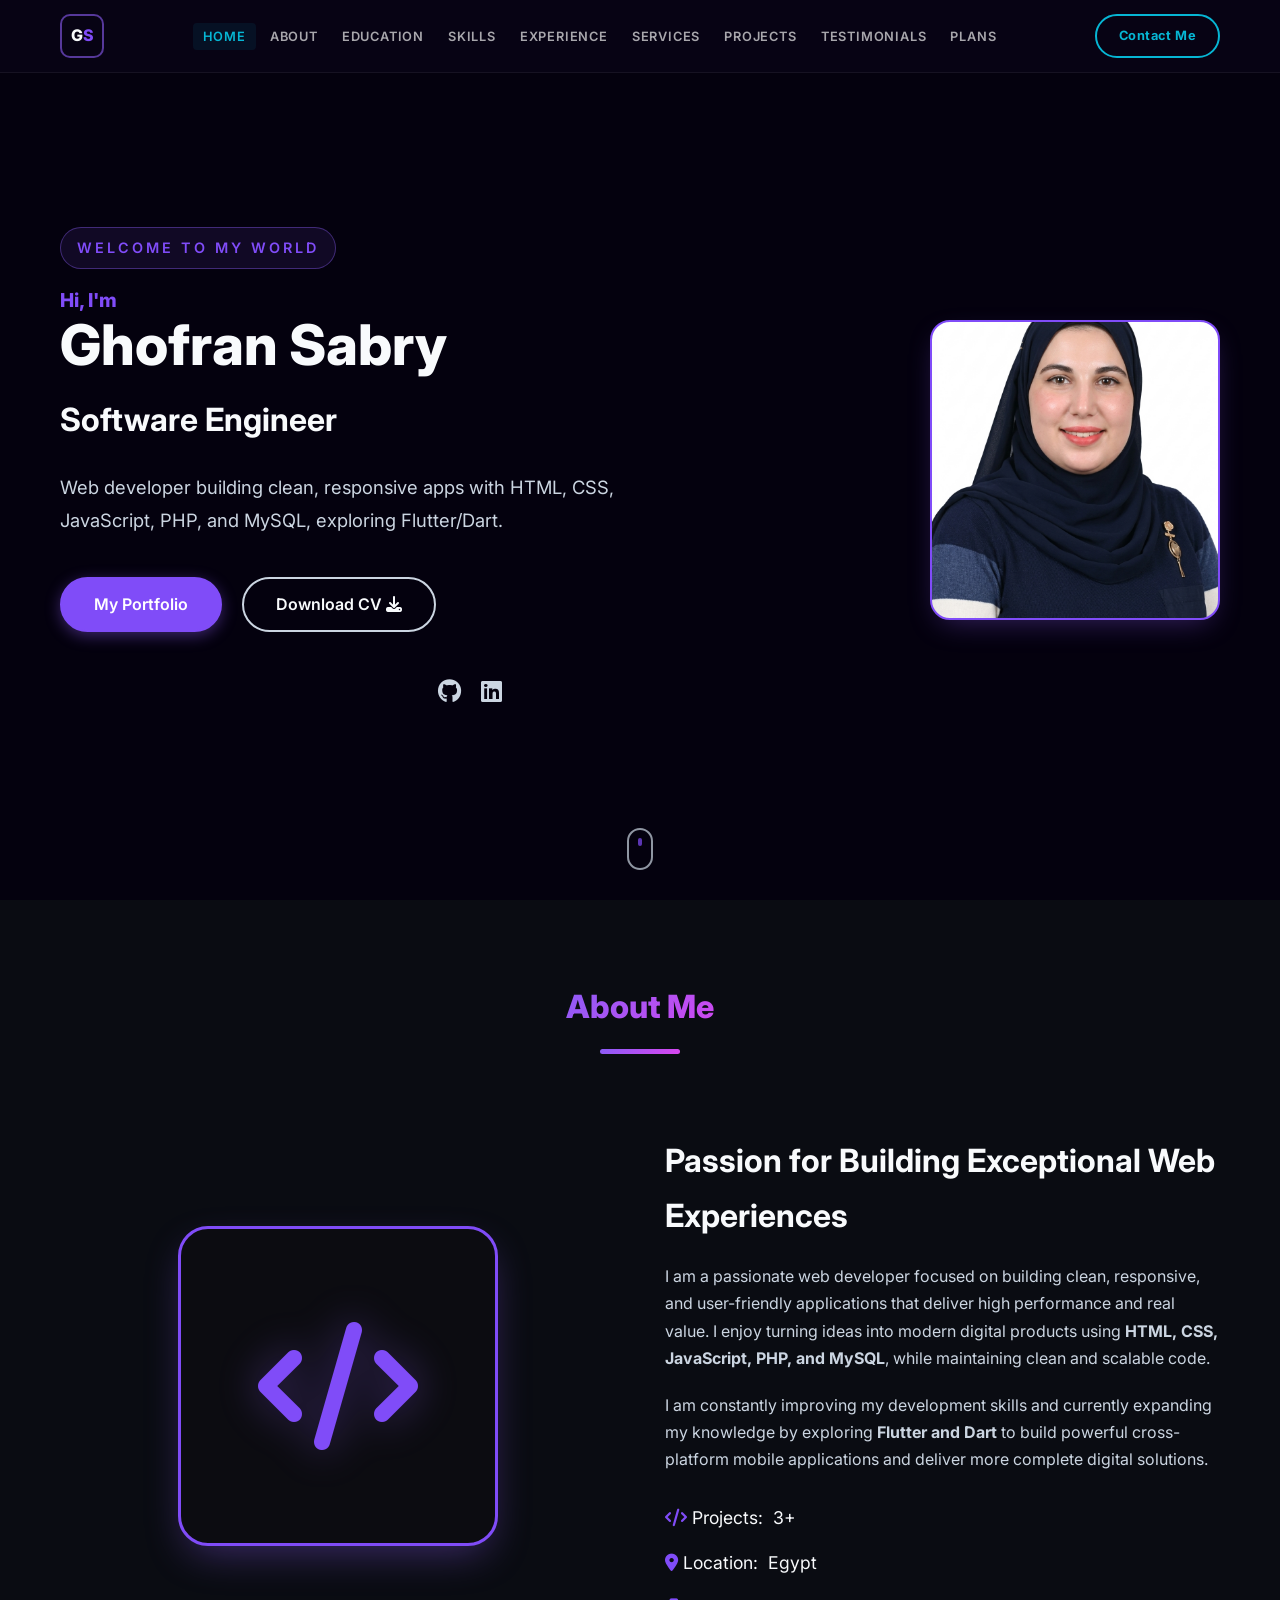
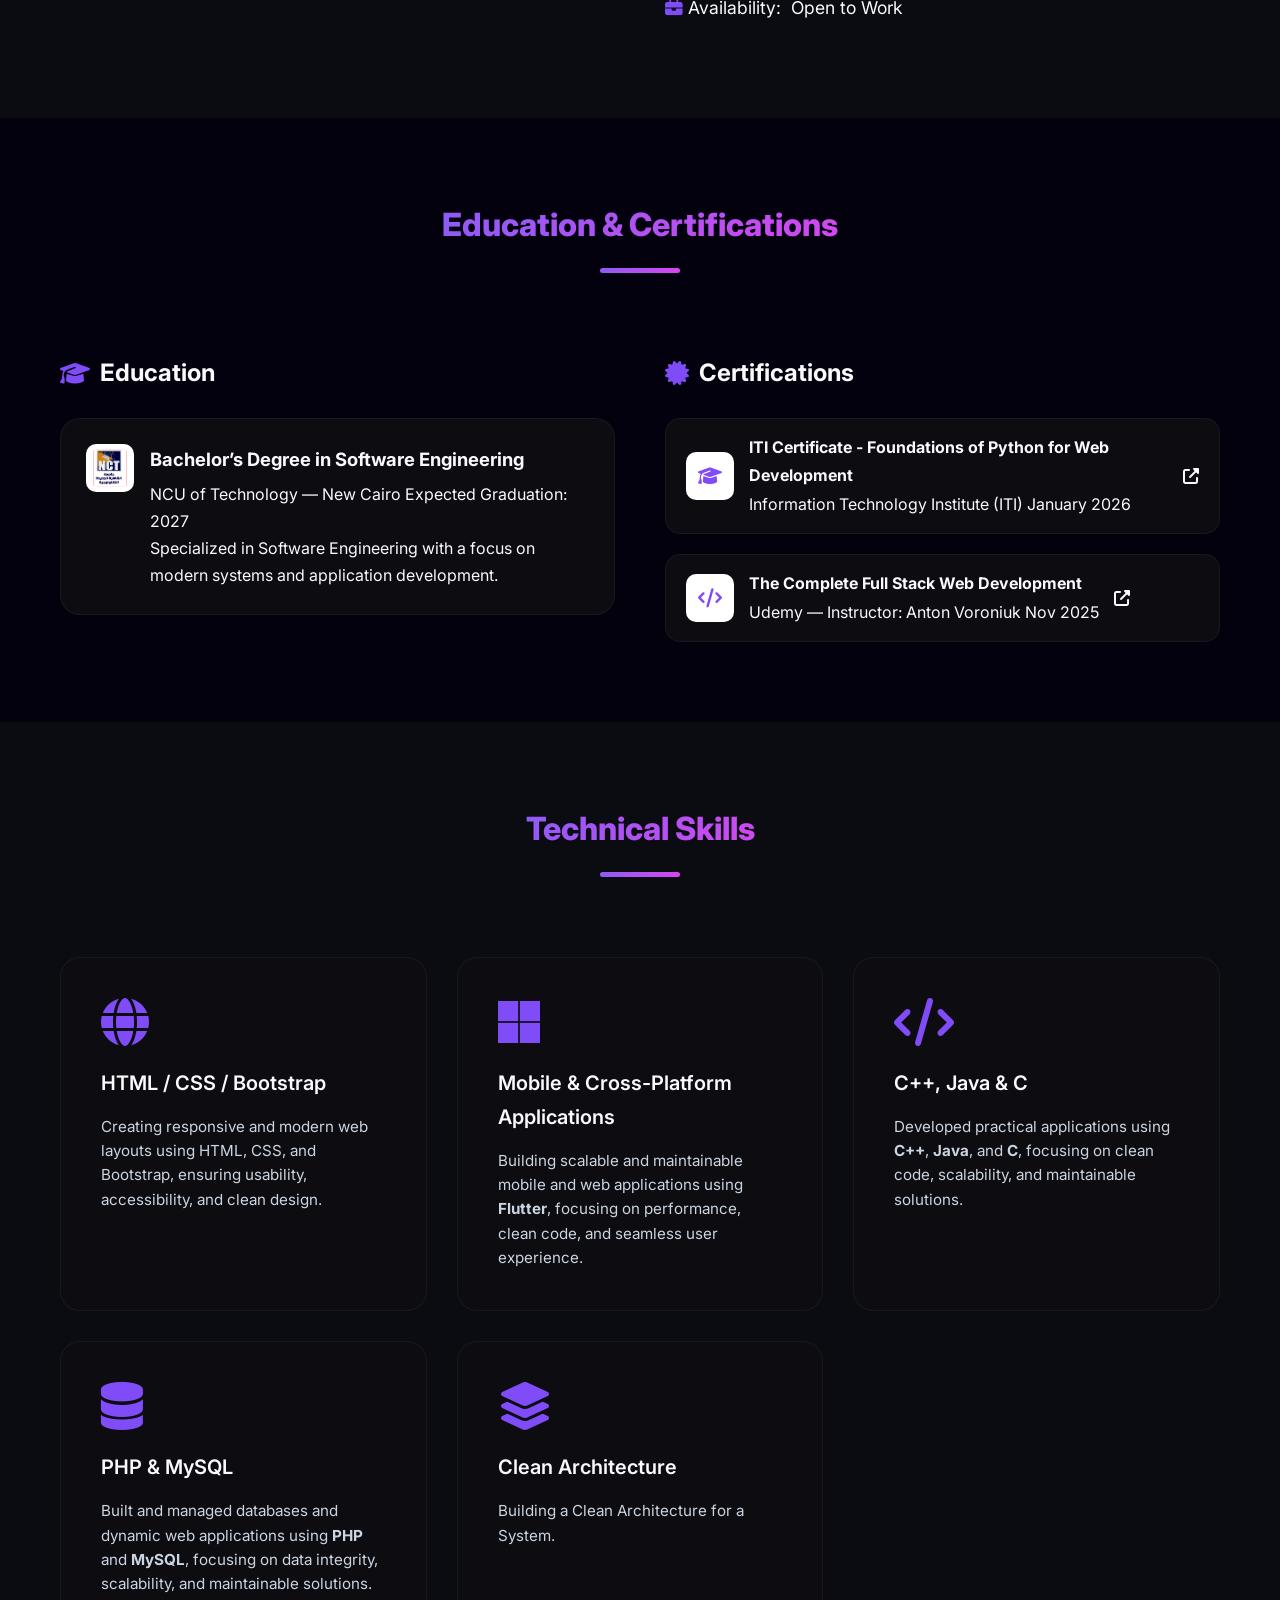
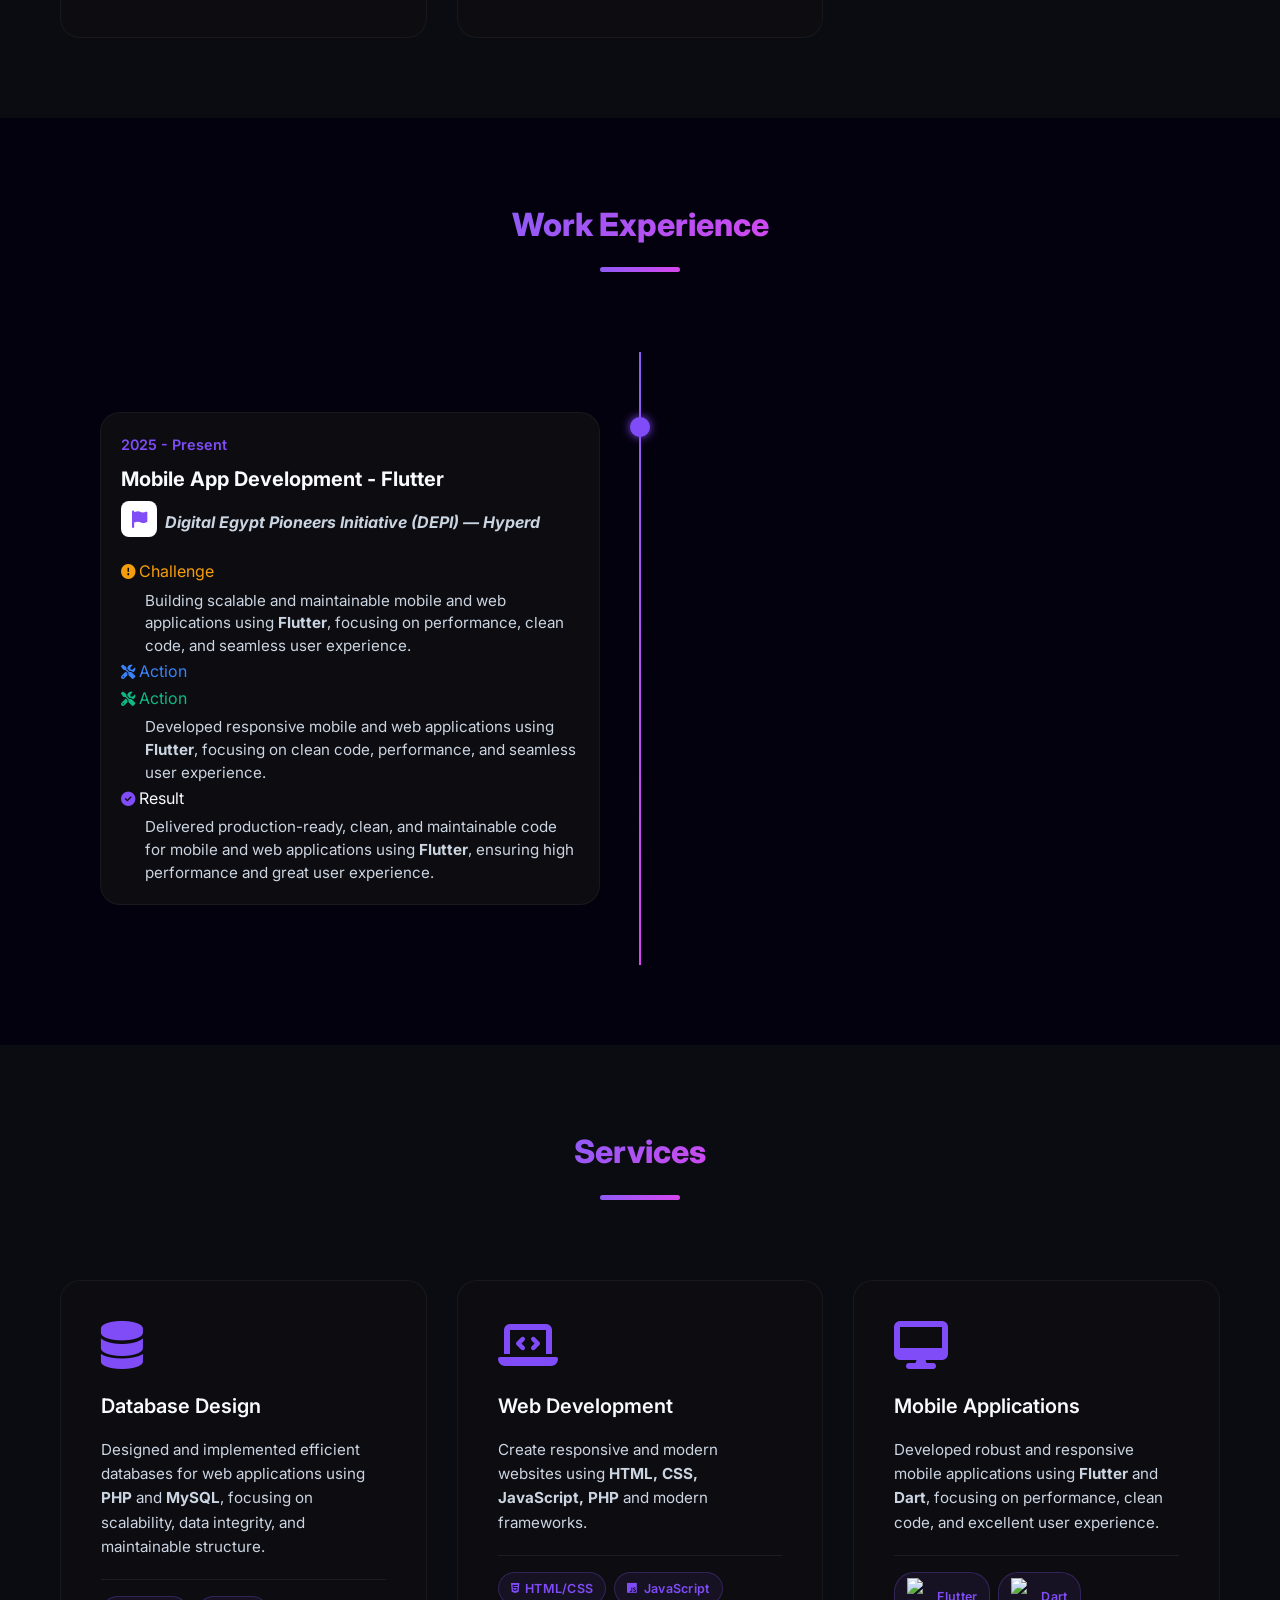
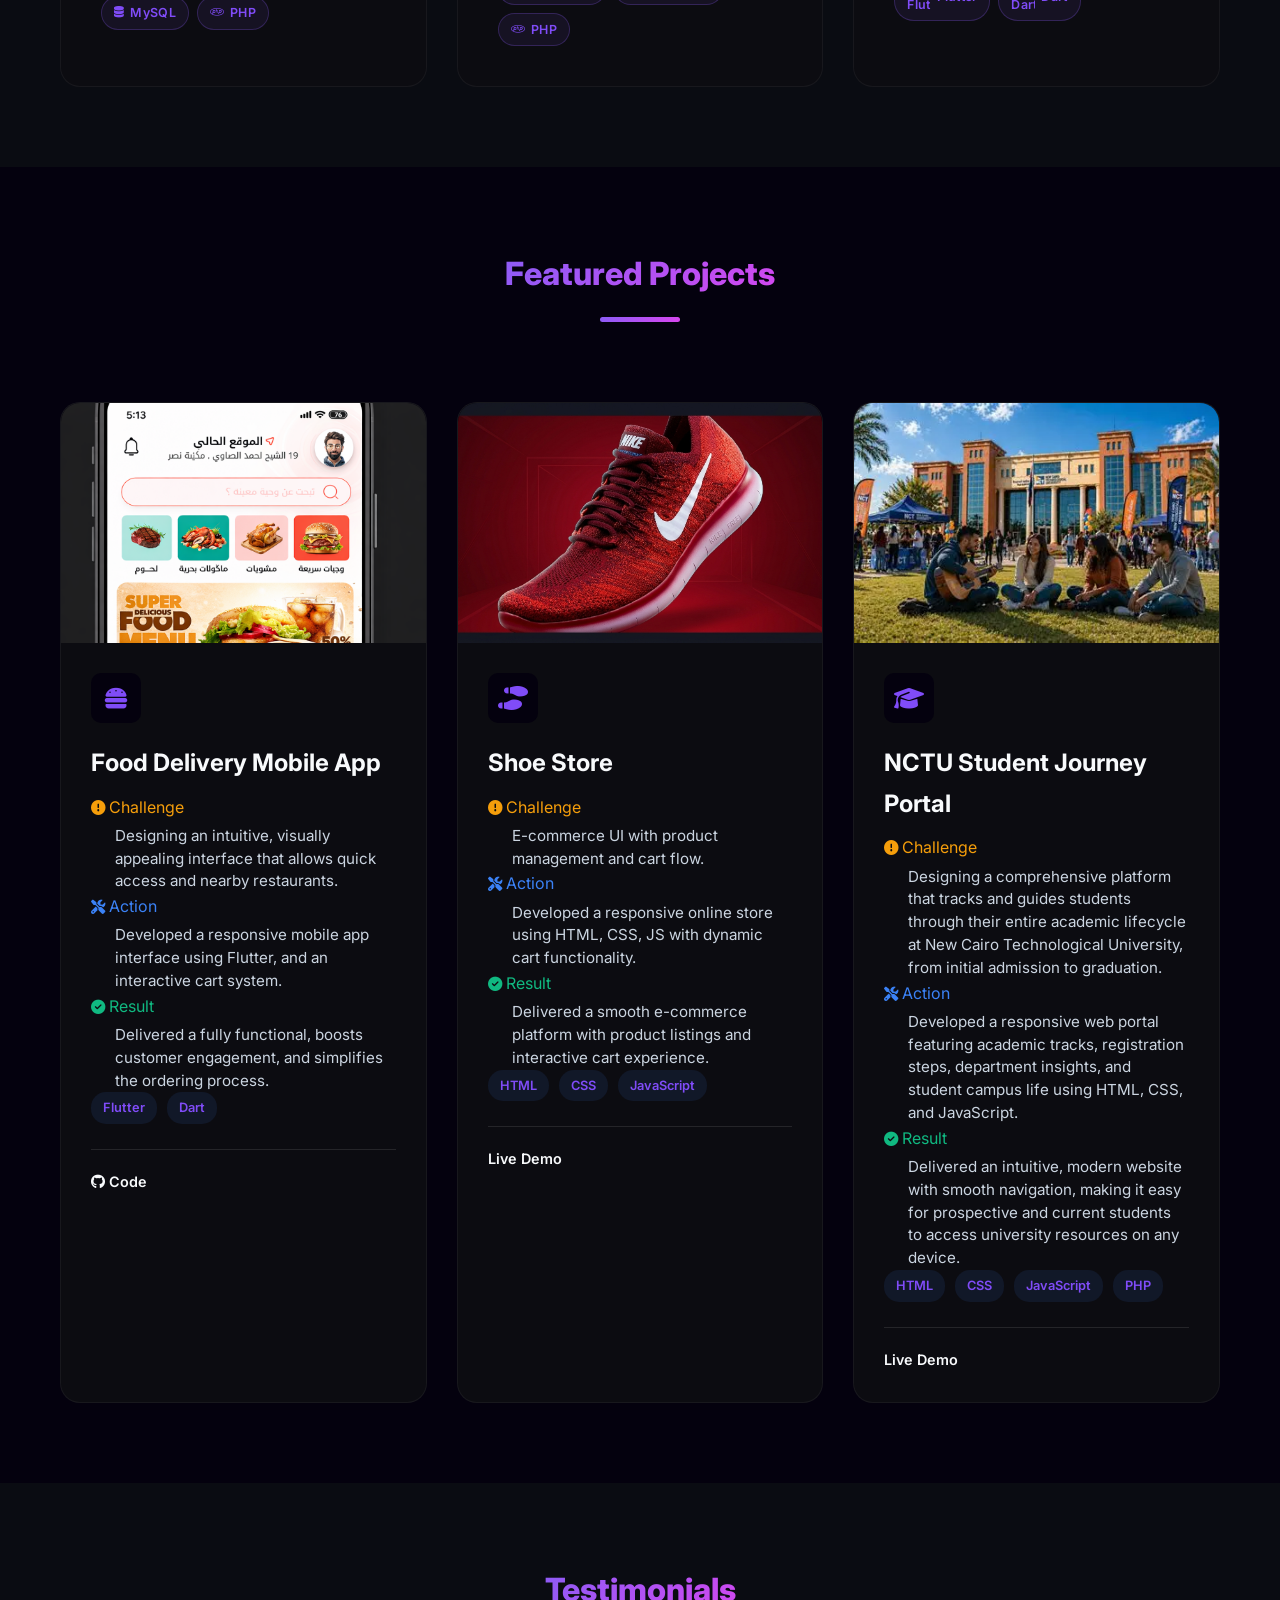
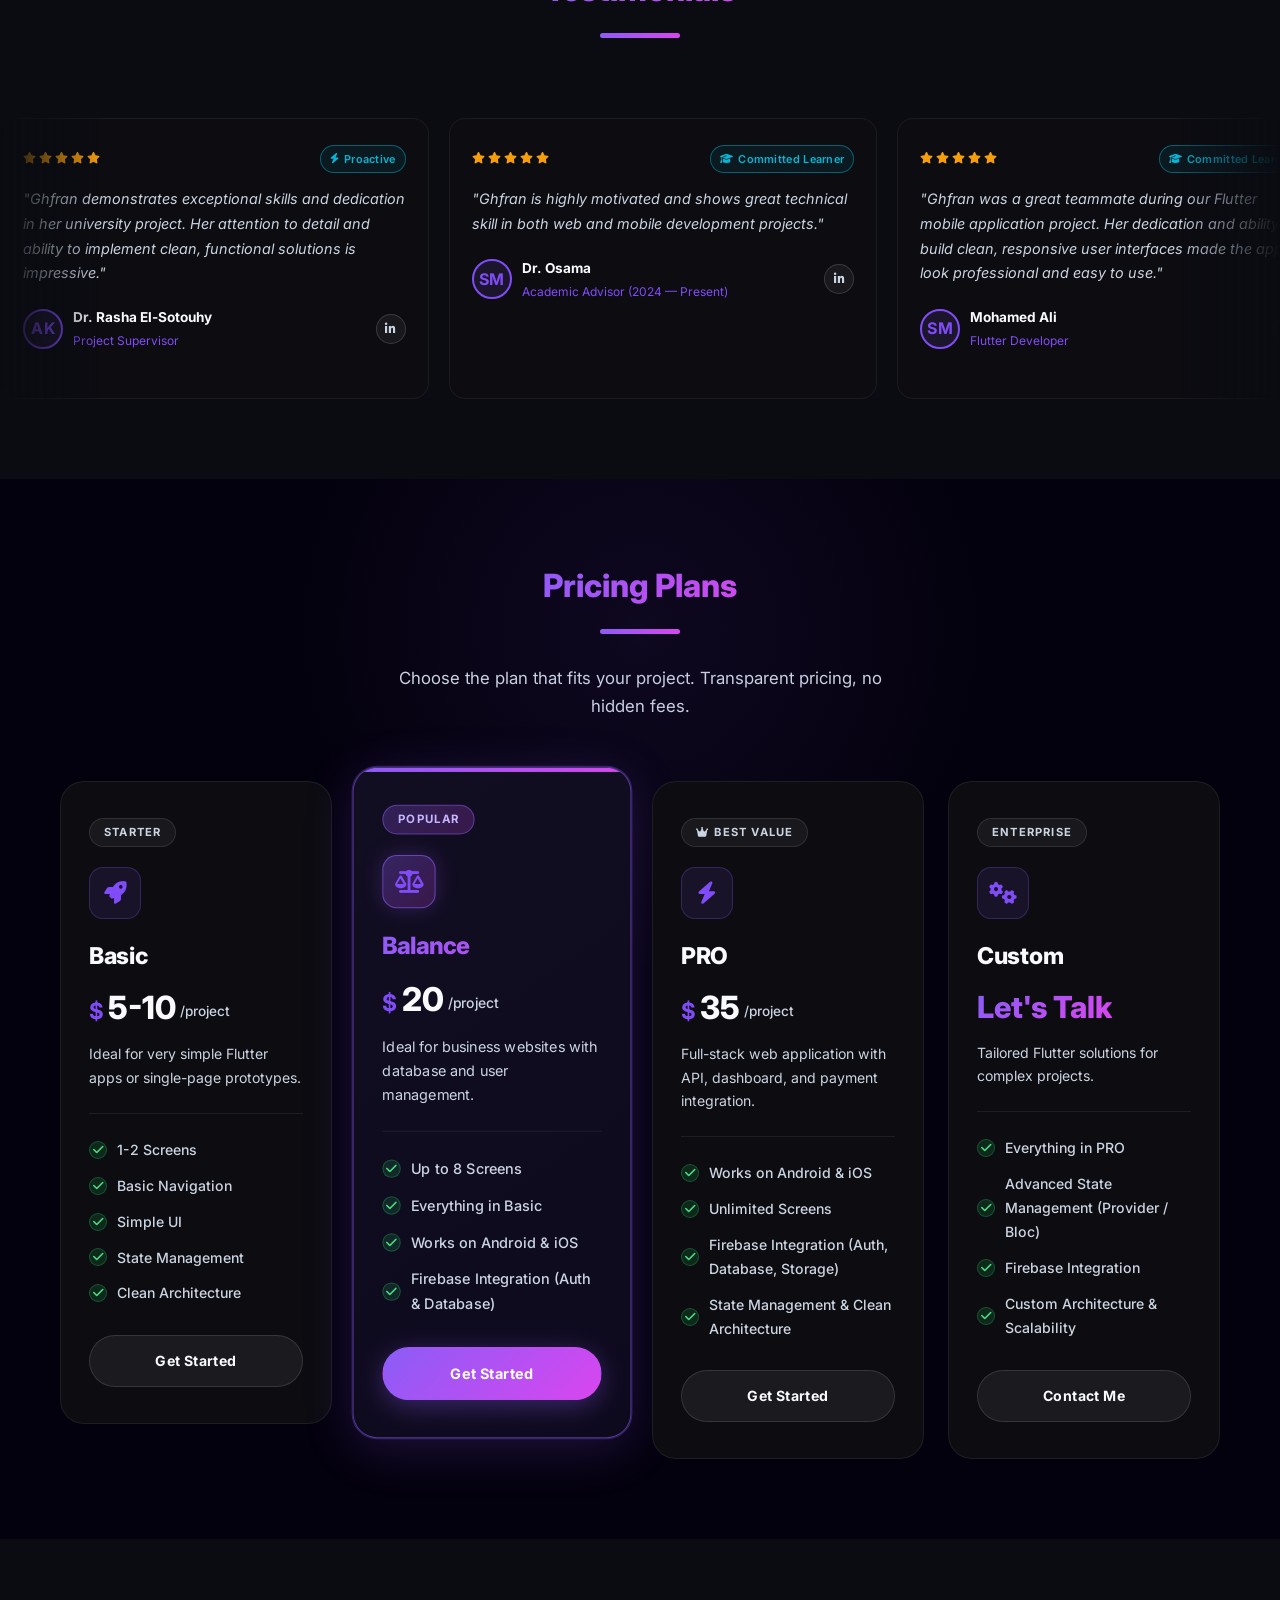
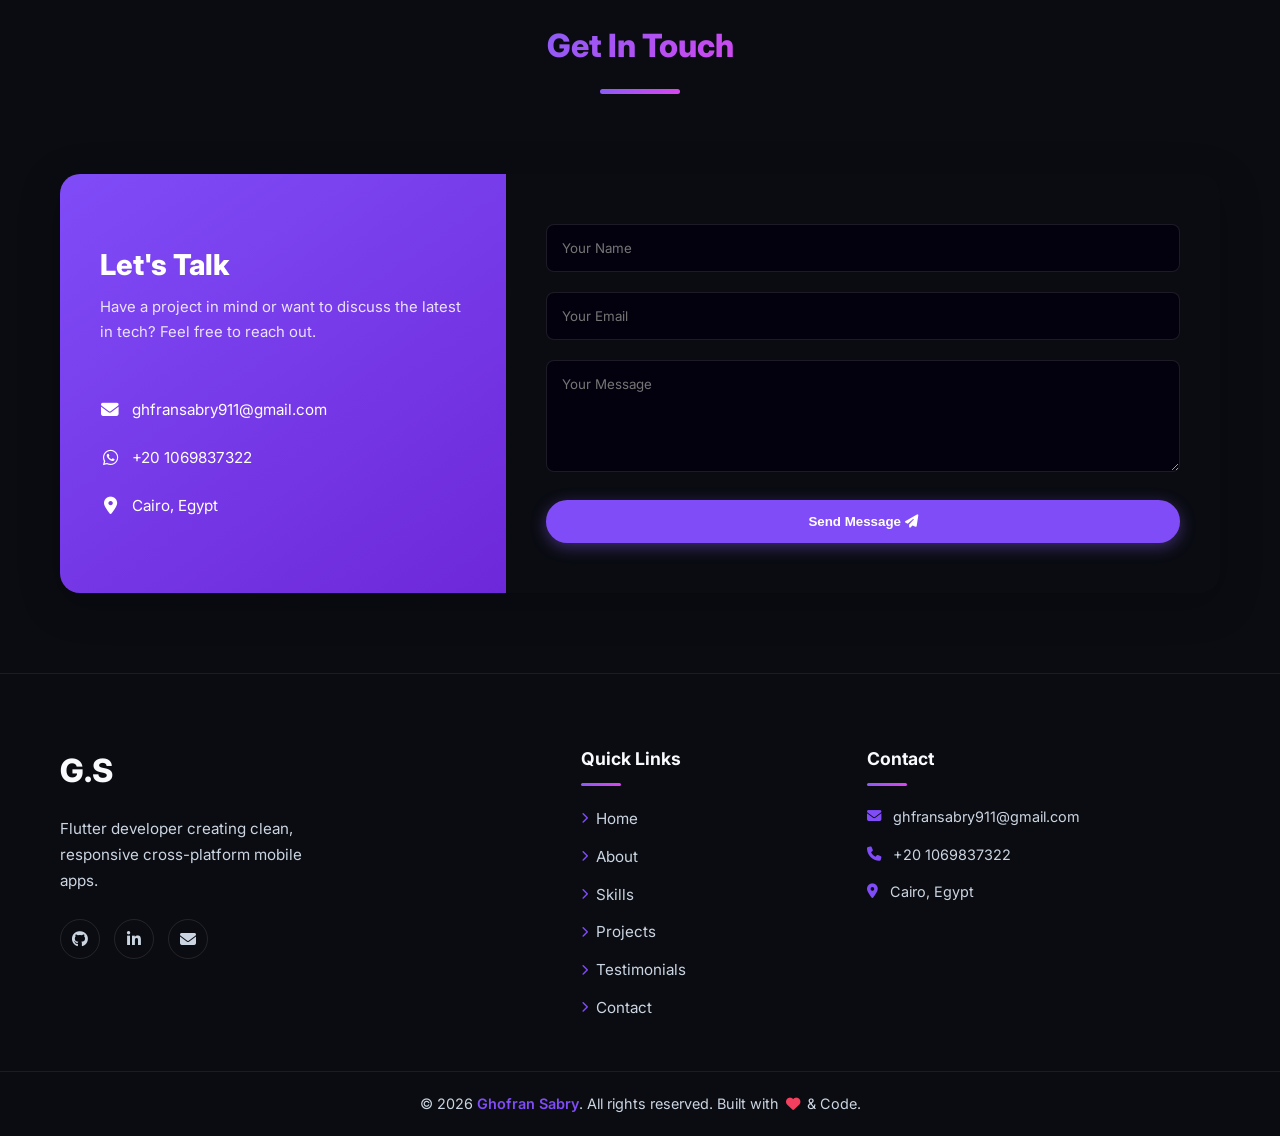
==== commit af50e0cb: "Update portfolio" ====
--- a/index.html
+++ b/index.html
@@ -81,12 +81,12 @@
                 </p>
                 <div class="hero-buttons">
                     <a href="#projects" class="btn btn-primary">My Portfolio</a>
-                    <a href="https://drive.google.com/uc?export=download&id=1gxuvYgckhN_ODoODa3FwUWVguanBEXA4"
+                    <a href="https://drive.google.com/file/d/1UAS108wg5hhjOsc4VcgRBrdmD-nhOudg/view?usp=sharing"
                         class="btn btn-outline">Download CV <i class="fas fa-download"></i></a>
                 </div>
                 <div class="hero-socials">
                     <a href="https://github.com/ghfran1" target="_blank"><i class="fab fa-github"></i></a>
-                    <a href="https://www.linkedin.com/in/ghfran-sabry-924924385/" target="_blank"><i
+                    <a href="https://www.linkedin.com/in/ghfran-sabry-80a4a540b/" target="_blank"><i
                             class="fab fa-linkedin"></i></a>
                 </div>
             </div>
@@ -385,42 +385,45 @@
                     </ul>
                     <div class="project-links">
                        
-                        <a href="https://fatmahadad.github.io/MyWebsite/" class="btn-sm">Live Demo</a>
+                        <a href=" https://ghfran1.github.io/shoes-ecommerce/" class="btn-sm">Live Demo</a>
                     </div>
                 </div>
             </div>
 
             <!-- Project 3 -->
-            <div class="project-card">
+           <div class="project-card">
                 <div class="project-img-wrap">
-                    <img src="clothing-store.png" alt="Clothing Store" class="project-img">
+                    <img src="gama.webp" alt="NCTU Student Journey Website" class="project-img">
                 </div>
                 <div class="project-content">
-                    <div class="project-icon"><i class="fas fa-tshirt"></i></div>
-                    <h3 class="project-title">Clothing Store</h3>
+                    <div class="project-icon"><i class="fas fa-graduation-cap"></i></div>
+                    <h3 class="project-title">NCTU Student Journey Portal</h3>
                     <div class="timeline-desc">
                         <dl>
                             <dt><i class="fas fa-exclamation-circle"></i> Challenge</dt>
-                            <dd>Responsive storefront with categories and listings.</dd>
+                            <dd>Designing a comprehensive platform that tracks and guides students through their entire academic lifecycle at New Cairo Technological University, from initial admission to graduation.</dd>
 
                             <dt><i class="fas fa-tools"></i> Action</dt>
-                            <dd>Created a responsive web store using HTML, CSS, JS with category filters and product listings.</dd>
+                            <dd>Developed a responsive web portal featuring academic tracks, registration steps, department insights, and student campus life using HTML, CSS, and JavaScript.</dd>
 
                             <dt><i class="fas fa-check-circle"></i> Result</dt>
-                            <dd>Delivered a modern storefront with smooth navigation and responsive design for all devices.</dd>
+                            <dd>Delivered an intuitive, modern website with smooth navigation, making it easy for prospective and current students to access university resources on any device.</dd>
                         </dl>
                     </div>
+
                     <ul class="project-tags">
                         <li>HTML</li>
                         <li>CSS</li>
                         <li>JavaScript</li>
+                        <li>PHP</li>
                     </ul>
                     <div class="project-links">
-                        
-                        <a href="https://fatmahadad.github.io/MySecondWebsite/" class="btn-sm">Live Demo</a>
-                    </div>
-                </div>
-            </div>
+                        <a href=" https://ghfran1.github.io/website_NCT/" class="btn-sm" target="_blank">Live Demo</a>
+                    </div>
+                </div>
+            </div>
+
+
 
         </div>
     </div>
